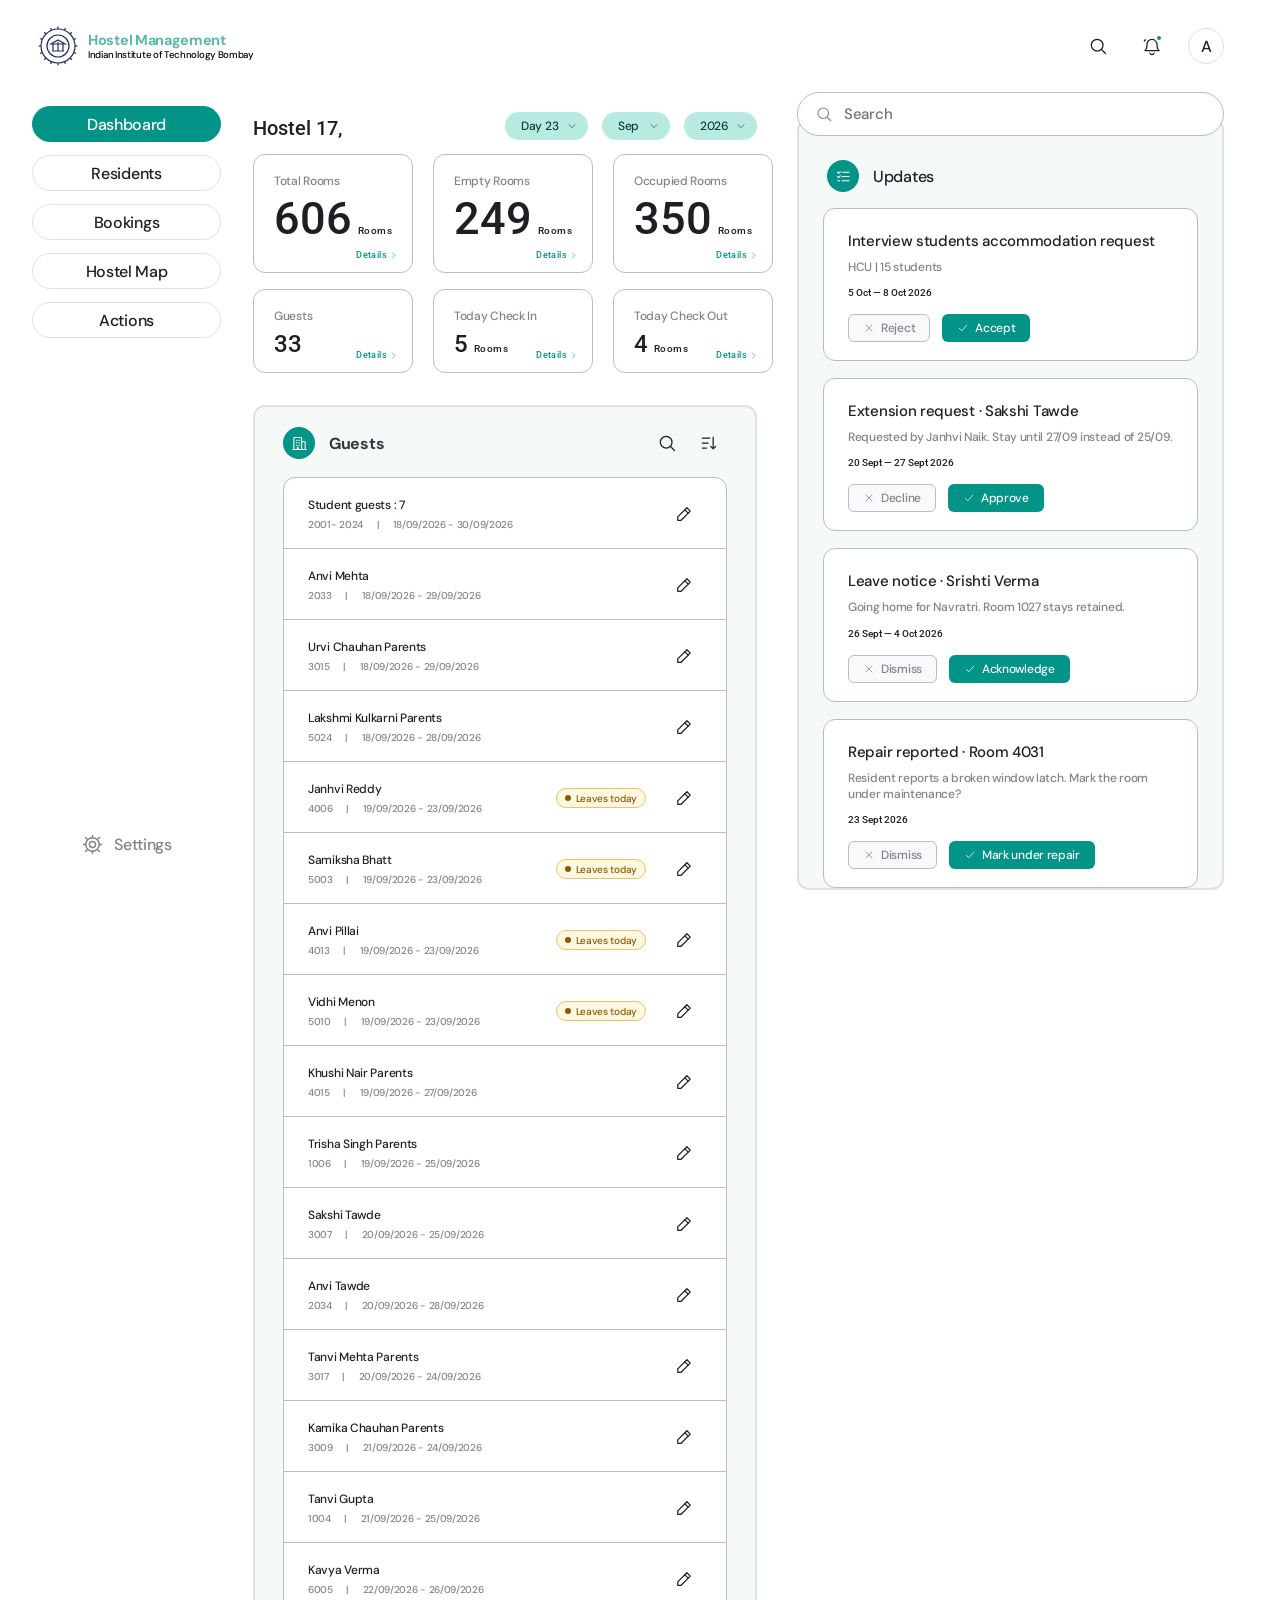
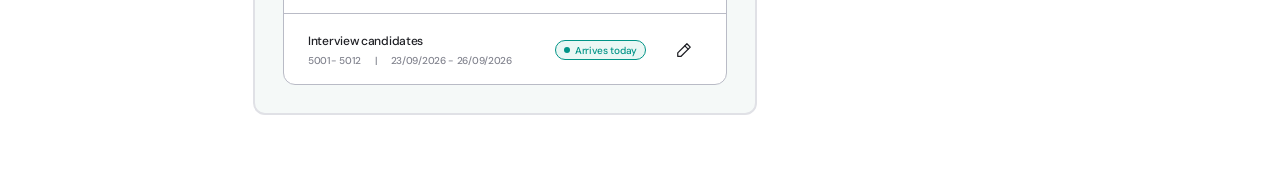
==== hall-manager/index.html @ c8eb04ad "Add Hall Manager prototype and system overview Co-Authored-By: Claude Opus 5.5 <noreply@anthropic.co" ====
<!doctype html>
<html lang="en">
<head>
  <meta charset="utf-8">
  <meta name="viewport" content="width=device-width, initial-scale=1, viewport-fit=cover">
  <title>Hostel Management · Hall Manager · IIT Bombay</title>
  <!-- @fonts:start -->
  <link rel="preconnect" href="https://fonts.googleapis.com">
  <link rel="preconnect" href="https://fonts.gstatic.com" crossorigin>
  <link rel="stylesheet" href="https://fonts.googleapis.com/css2?family=DM+Sans:opsz,wght@9..40,500;9..40,700&family=Roboto:wght@400;500;600;700&display=swap">
  <!-- @fonts:end -->
  <style>
/* ==========================================================================
   Design tokens — extracted from Figma "HM Intern Work" (W8pJfHJeop1TZinVuB2IP1),
   section "Hostel Manager" (238:3312). Variable names mirror the Figma variables.
   If you change a value here, change it in Figma too (or vice versa).
   ========================================================================== */
:root {
  /* Surfaces */
  --primary-bg: #f5f9f8;        /* panels, map floor, cards-in-cards */
  --secondary-bg: #ffffff;      /* page + cards */
  --white: #ffffff;

  /* Brand */
  --primary-cta-bg: #019487;    /* active nav pill, primary button, links */
  --primary-cta-hover: #017d72;
  --colored-subheading: #57b8ab;/* "Hostel Management" wordmark */
  --badge-type1: #b8eae2;       /* Day / Month / Year pills */
  --badge-1: #103d37;           /* text on badge-type1 */

  /* Text */
  --heading: #000000;
  --body: #1e1f24;
  --body-2: #80828d;            /* labels ("Total Rooms") */
  --unselected-text: #80828d;
  --grey-subheading: #36363c;
  --nav-text: #1f1f1f;          /* Figma var "500" */

  /* Strokes */
  --secondary-cta-border: #b9bbc6; /* card + table outlines, secondary button */
  --light-stroke: #e0e1e6;         /* nav pills, dividers */

  /* Hostel map room states (Bookings 1 · 238:5393) */
  --room-empty-bg: #f5f9f8;     --room-empty-stroke: #019487;
  --room-allotted-bg: #8eddd6;  --room-allotted-stroke: #00b1a1;
  --room-guest-bg: #ffffff;     --room-guest-stroke: #57b8ab;   /* legend "Guests" */
  --room-maint-bg: #ffab9a;     --room-maint-stroke: #ff8787;
  --room-common-bg: #d0ede6;    /* stairs / pantry / washroom blocks */
  --room-service-bg: #cecece;   /* service / lift block */

  /* Feedback (not in Figma yet — added for states the designs don't cover) */
  --danger: #c2410c;
  --danger-bg: #fff1ec;
  --warning-bg: #fff7e0;
  --warning: #8a5a00;
  --info: #2563eb;              /* "Occupied" status badge in profile (293:10380) */
  --info-bg: #eef4ff;

  /* Type
     Figma uses Satoshi (UI) + Roboto (numbers/table data, M3 "display-medium").
     Satoshi is served by Fontshare; DM Sans is the fallback when it can't load. */
  --font-ui: "Satoshi", "DM Sans", ui-sans-serif, system-ui, -apple-system, "Segoe UI", sans-serif;
  --font-data: "Roboto", ui-sans-serif, system-ui, sans-serif;
  --tracking: -0.3px;

  --fs-display: 45px;   /* stat numbers (M3 display-medium) */
  --fs-stat-sm: 24px;   /* secondary stats */
  --fs-h1: 24px;        /* page titles "Residents", "Requests" */
  --fs-h2: 20px;        /* "Hostel 17," */
  --fs-h3: 16px;        /* H3/M, H3/B — nav, panel titles */
  --fs-body1: 12px;     /* Body1/M */
  --fs-body2: 10px;     /* Body2/M — meta lines */
  --fs-micro: 8px;      /* "Details" links */

  /* Shape */
  --r-card: 12px;
  --r-pill: 24px;
  --r-btn: 6px;
  --r-room: 4.8px;

  /* Layout */
  --sidebar-w: 189px;
  --gutter: 32px;
  --shadow-card: 0 2px 10px rgba(16, 61, 55, 0.08);
  --shadow-pop: 0 12px 40px rgba(16, 61, 55, 0.16);
}

</style>
  <style>
/* ==========================================================================
   Base
   ========================================================================== */
*, *::before, *::after { box-sizing: border-box; }
html, body { height: 100%; }
body {
  margin: 0;
  font-family: var(--font-ui);
  font-weight: 500;
  font-size: 14px;
  letter-spacing: var(--tracking);
  color: var(--body);
  background: var(--secondary-bg);
  -webkit-font-smoothing: antialiased;
}
button, input, select, textarea { font: inherit; letter-spacing: inherit; color: inherit; }
button { cursor: pointer; }
:focus-visible { outline: 2px solid var(--primary-cta-bg); outline-offset: 2px; }
.sr-only { position: absolute; width: 1px; height: 1px; overflow: hidden; clip: rect(0 0 0 0); white-space: nowrap; }
.num { font-family: var(--font-data); letter-spacing: 0; }
.muted { color: var(--body-2); }
.link { color: var(--primary-cta-bg); background: none; border: 0; padding: 0; font-size: inherit; }
.link:hover { text-decoration: underline; }
svg.ic { width: 1em; height: 1em; flex: none; }

/* ==========================================================================
   Shell — header + pill sidebar (Dashboard 238:3313)
   ========================================================================== */
.shell { display: grid; grid-template-columns: calc(var(--sidebar-w) + var(--gutter) * 2) 1fr; grid-template-rows: auto 1fr; min-height: 100vh; }
.topbar { grid-column: 1 / -1; display: flex; align-items: center; justify-content: space-between; padding: 26px 56px 18px 38px; }
.brand { display: flex; align-items: center; gap: 10px; text-decoration: none; color: inherit; }
.brand-mark { width: 40px; height: 40px; color: #202f5f; }
.brand-name { font-weight: 700; font-size: 14.4px; color: var(--colored-subheading); line-height: 1.2; }
.brand-sub { font-size: 9.6px; color: var(--heading); line-height: 1.2; }
.topbar-actions { display: flex; align-items: center; gap: 18px; position: relative; }
.icon-btn { width: 36px; height: 36px; display: grid; place-items: center; border: 0; background: none; border-radius: 50%; font-size: 20px; color: var(--body); position: relative; }
.icon-btn:hover { background: var(--primary-bg); }
.icon-btn .dot { position: absolute; top: 6px; right: 7px; width: 8px; height: 8px; border-radius: 50%; background: var(--primary-cta-bg); border: 2px solid #fff; }
.avatar { width: 36px; height: 36px; border-radius: 50%; border: 1px solid var(--light-stroke); display: grid; place-items: center; font-size: 16px; background: #fff; }

.sidebar { padding: 22px var(--gutter) 32px; display: flex; flex-direction: column; justify-content: space-between; position: sticky; top: 0; height: calc(100vh - 96px); }
.nav { display: flex; flex-direction: column; gap: 13px; }
.nav a {
  display: grid; place-items: center; height: 36px; border-radius: var(--r-pill);
  border: 1px solid var(--light-stroke); background: var(--secondary-bg);
  color: var(--nav-text); text-decoration: none; font-size: var(--fs-h3);
}
.nav a:hover { border-color: var(--secondary-cta-border); }
.nav a[aria-current="page"] { background: var(--primary-cta-bg); border-color: var(--primary-cta-bg); color: #fff; }
.nav-settings { display: flex; align-items: center; justify-content: center; gap: 10px; color: var(--unselected-text); text-decoration: none; font-size: var(--fs-h3); }
.nav-settings svg { font-size: 23px; }
.nav-settings[aria-current="page"] { color: var(--primary-cta-bg); }

.main { padding: 8px 56px 64px 0; min-width: 0; }
.page-head { display: flex; align-items: center; justify-content: space-between; gap: 16px; margin-bottom: 18px; min-height: 36px; }
.page-title { font-family: var(--font-data); font-weight: 500; font-size: var(--fs-h1); letter-spacing: 0; margin: 0; }
.page-title .sep { color: var(--body-2); margin: 0 6px; }
.back { display: inline-flex; align-items: center; gap: 6px; background: none; border: 0; padding: 0; color: var(--body-2); font-size: var(--fs-body1); margin-bottom: 10px; }
.back:hover { color: var(--body); }

/* ==========================================================================
   Primitives
   ========================================================================== */
.card { background: var(--secondary-bg); border: 1px solid var(--secondary-cta-border); border-radius: var(--r-card); }
.panel { background: var(--primary-bg); border: 2px solid var(--light-stroke); border-radius: var(--r-card); }
.panel-head { display: flex; align-items: center; gap: 14px; padding: 18px 28px 16px; }
.panel-head h2 { font-size: var(--fs-h3); font-weight: 700; color: var(--grey-subheading); margin: 0; flex: 1; }
.panel-icon { width: 32px; height: 32px; border-radius: 50%; background: var(--primary-cta-bg); color: #fff; display: grid; place-items: center; font-size: 17px; }
.panel-tools { display: flex; gap: 6px; }

.btn { display: inline-flex; align-items: center; justify-content: center; gap: 6px; height: 28px; padding: 0 14px; border-radius: var(--r-btn); font-size: var(--fs-body1); border: 1px solid transparent; white-space: nowrap; }
.btn-primary { background: var(--primary-cta-bg); color: #fff; }
.btn-primary:hover { background: var(--primary-cta-hover); }
.btn-secondary { background: #f9f9fb; border-color: var(--secondary-cta-border); color: var(--body-2); }
.btn-secondary:hover { color: var(--body); border-color: var(--body-2); }
.btn-danger { background: var(--danger-bg); border-color: #f5c4b3; color: var(--danger); }
.btn-lg { height: 36px; padding: 0 18px; font-size: 13px; }
.btn[disabled] { opacity: .45; cursor: not-allowed; }
.btn-outline-pill { height: 36px; border-radius: var(--r-pill); border: 1px solid var(--secondary-cta-border); background: #fff; color: var(--body); padding: 0 20px; font-size: 13px; }
.btn-outline-pill:hover { border-color: var(--primary-cta-bg); color: var(--primary-cta-bg); }

.pill-select { position: relative; display: inline-flex; align-items: center; height: 28px; border-radius: var(--r-pill); background: var(--badge-type1); color: var(--badge-1); font-size: var(--fs-body1); }
.pill-select select { appearance: none; border: 0; background: transparent; padding: 0 28px 0 16px; height: 100%; border-radius: inherit; cursor: pointer; }
.pill-select svg { position: absolute; right: 11px; font-size: 10px; pointer-events: none; }

.box-select { position: relative; display: inline-flex; align-items: center; }
.box-select select { appearance: none; height: 44px; padding: 0 44px 0 16px; border-radius: 8px; border: 0; background: #fff; box-shadow: 0 1px 6px rgba(0,0,0,.14); font-family: var(--font-data); font-size: 18px; letter-spacing: 0; color: var(--grey-subheading); cursor: pointer; }
.box-select svg { position: absolute; right: 14px; font-size: 16px; pointer-events: none; color: var(--grey-subheading); }

.field { display: flex; flex-direction: column; gap: 6px; }
.field > span { font-size: var(--fs-body2); color: var(--body-2); }
.input, .select-input, textarea.input {
  height: 32px; border-radius: 8px; border: 1px solid var(--secondary-cta-border); background: #f9f9fb; padding: 0 12px; font-size: var(--fs-body1);
}
textarea.input { height: auto; padding: 8px 12px; resize: vertical; min-height: 64px; }
.input:focus, .select-input:focus { outline: none; border-color: var(--primary-cta-bg); background: #fff; }
.search { position: relative; display: flex; align-items: center; }
.search svg { position: absolute; left: 11px; font-size: 14px; color: var(--body-2); }
.search .input { padding-left: 32px; width: 188px; }

.tabs { display: flex; border-bottom: 1px solid var(--light-stroke); gap: 0; margin-bottom: 14px; }
.tab { background: none; border: 0; border-bottom: 2px solid transparent; padding: 10px 26px 11px; font-family: var(--font-data); letter-spacing: 0; font-size: 12px; color: var(--grey-subheading); margin-bottom: -1px; }
.tab[aria-selected="true"] { border-bottom-color: var(--body); color: var(--body); font-weight: 600; }
.tab-add { padding-inline: 16px; }
.tab .tab-x { margin-left: 6px; color: var(--body-2); font-size: 10px; }

.badge { display: inline-flex; align-items: center; gap: 5px; height: 20px; padding: 0 8px; border-radius: var(--r-pill); font-size: var(--fs-body2); border: 1px solid; }
.badge::before { content: ""; width: 6px; height: 6px; border-radius: 50%; background: currentColor; }
.badge-info { color: var(--info); border-color: var(--info); background: var(--info-bg); }
.badge-teal { color: var(--primary-cta-bg); border-color: var(--primary-cta-bg); background: #eaf7f4; }
.badge-warn { color: var(--warning); border-color: #e7c36a; background: var(--warning-bg); }
.badge-grey { color: var(--body-2); border-color: var(--secondary-cta-border); background: #f9f9fb; }
.badge-danger { color: var(--danger); border-color: #f5b9a3; background: var(--danger-bg); }

.kv { display: flex; flex-direction: column; gap: 4px; min-width: 0; }
.kv dt { font-size: var(--fs-body2); color: var(--body-2); font-family: var(--font-data); letter-spacing: .1px; }
.kv dd { margin: 0; font-family: var(--font-data); letter-spacing: 0; font-weight: 500; font-size: 13px; color: var(--body); }

.checkbox { appearance: none; width: 16px; height: 16px; border-radius: 4px; border: 1px solid var(--secondary-cta-border); background: #fff; display: inline-grid; place-items: center; cursor: pointer; margin: 0; }
.checkbox:checked { border-color: var(--secondary-cta-border); }
.checkbox:checked::after { content: ""; width: 10px; height: 10px; border-radius: 2px; background: var(--primary-cta-bg); }

.empty { padding: 40px 20px; text-align: center; color: var(--body-2); font-size: 13px; }
.empty strong { display: block; color: var(--body); font-size: 14px; margin-bottom: 4px; }

/* ==========================================================================
   Overlays — popover, modal, drawer, toast
   ========================================================================== */
.popover { position: absolute; z-index: 40; background: #fff; border: 1px solid var(--light-stroke); border-radius: var(--r-card); box-shadow: var(--shadow-pop); }
.scrim { position: fixed; inset: 0; z-index: 50; background: rgba(30, 31, 36, .18); display: grid; place-items: center; padding: 24px; }
.modal { background: #fff; border-radius: 20px; box-shadow: var(--shadow-pop); width: min(490px, 100%); max-height: calc(100vh - 48px); display: flex; flex-direction: column; overflow: hidden; }
.modal-wide { width: min(640px, 100%); }
.modal-head { display: flex; align-items: flex-end; justify-content: space-between; padding: 20px 28px 0; }
.modal-head .tabs { margin: 0; flex: 1; }
.modal-room { font-family: var(--font-data); font-weight: 700; font-size: 20px; letter-spacing: 0; padding-bottom: 8px; margin-left: 16px; }
.modal-body { padding: 18px 28px; overflow: auto; }
.modal-foot { display: flex; justify-content: flex-end; gap: 16px; padding: 12px 24px 22px; }
.modal-title { font-family: var(--font-data); font-size: 18px; letter-spacing: 0; margin: 0; padding-bottom: 12px; }

.drawer-scrim { position: fixed; inset: 0; z-index: 50; background: rgba(30, 31, 36, .18); }
.drawer { position: fixed; top: 0; right: 0; bottom: 0; z-index: 51; width: min(460px, 100%); background: #fff; box-shadow: var(--shadow-pop); border-radius: 20px 0 0 20px; display: flex; flex-direction: column; }
.drawer-head { padding: 22px 26px 12px; display: flex; justify-content: space-between; align-items: start; gap: 12px; }
.drawer-body { padding: 0 26px 20px; overflow: auto; flex: 1; }
.drawer-foot { padding: 14px 26px 22px; display: flex; gap: 12px; justify-content: flex-end; border-top: 1px solid var(--light-stroke); }

.toast-wrap { position: fixed; bottom: 22px; left: 50%; transform: translateX(-50%); z-index: 80; display: flex; flex-direction: column; gap: 8px; align-items: center; }
.toast { background: var(--body); color: #fff; border-radius: 10px; padding: 10px 14px 10px 16px; font-size: 13px; display: flex; gap: 14px; align-items: center; box-shadow: var(--shadow-pop); animation: toast-in .18s ease-out; }
.toast .link { color: var(--badge-type1); }
@keyframes toast-in { from { opacity: 0; transform: translateY(6px); } }

/* ==========================================================================
   Dashboard (238:3313) + Updates panel (301:1609)
   ========================================================================== */
.dash { display: grid; grid-template-columns: minmax(0, 650px) minmax(300px, 427px); gap: 40px; align-items: start; }
.dash-head { display: flex; align-items: flex-end; justify-content: space-between; margin: 20px 0 14px; }
.dash-head h1 { font-family: var(--font-data); font-weight: 500; font-size: var(--fs-h2); letter-spacing: 0; margin: 0; }
.pills { display: flex; gap: 14px; }
.stats { display: grid; grid-template-columns: repeat(3, 1fr); gap: 16px 20px; margin-bottom: 32px; }
.stat { position: relative; padding: 18px 20px 14px; min-height: 119px; text-align: left; background: #fff; border: 1px solid var(--secondary-cta-border); border-radius: var(--r-card); }
.stat-sm { min-height: 76px; padding-bottom: 12px; }
.stat-label { font-size: var(--fs-body1); color: var(--body-2); }
.stat-value { display: flex; align-items: baseline; gap: 6px; margin-top: 4px; }
.stat-value b { font-family: var(--font-data); font-weight: 500; font-size: var(--fs-display); letter-spacing: 0; line-height: 52px; }
.stat-sm .stat-value b { font-size: var(--fs-stat-sm); line-height: 32px; }
.stat-value small { font-family: var(--font-data); font-size: 10px; letter-spacing: .4px; }
.stat-link { position: absolute; right: 14px; bottom: 12px; display: inline-flex; align-items: center; gap: 2px; background: none; border: 0; padding: 0; color: var(--primary-cta-bg); font-family: var(--font-data); font-size: 9px; letter-spacing: .4px; }
.stat-link svg { font-size: 9px; }
.stat:hover { border-color: var(--primary-cta-bg); }

.guest-list { margin: 0 28px 28px; background: #fff; border: 1px solid var(--secondary-cta-border); border-radius: var(--r-card); overflow: hidden; }
.guest-row { display: flex; align-items: center; gap: 12px; padding: 18px 24px 16px; border-top: 1px solid var(--secondary-cta-border); }
.guest-row:first-child { border-top: 0; }
.guest-row .who { flex: 1; min-width: 0; }
.guest-row .name { font-size: var(--fs-body1); }
.guest-row .meta { font-size: var(--fs-body2); color: var(--unselected-text); margin-top: 5px; white-space: pre; }
.guest-row .tag { margin-right: 8px; }
.panel-search { margin: 0 28px 12px; }
.panel-search .input { width: 100%; }

.updates { position: sticky; top: 16px; }
.updates-search { position: relative; margin-bottom: -18px; z-index: 1; }
.updates-search .input { height: 44px; width: 100%; border-radius: 22px; border: 1px solid var(--secondary-cta-border); background: #fff; padding-left: 46px; font-size: 15px; }
.updates-search svg { left: 18px; font-size: 18px; }
.updates .panel { padding-top: 22px; }
.updates-list { display: flex; flex-direction: column; gap: 17px; padding: 0 24px 24px; max-height: calc(100vh - 220px); overflow: auto; }
.update { background: #fff; border: 1px solid var(--secondary-cta-border); border-radius: var(--r-card); padding: 22px 24px 18px; }
.update h3 { font-size: 15px; font-weight: 500; margin: 0 0 8px; }
.update p { font-size: var(--fs-body1); color: var(--body-2); margin: 0 0 12px; line-height: 1.35; }
.update .when { font-size: var(--fs-body2); color: var(--body); margin-bottom: 16px; }
.update .row { display: flex; gap: 12px; }
.update.done { opacity: .6; }
.update .resolved { font-size: var(--fs-body1); color: var(--primary-cta-bg); display: inline-flex; gap: 6px; align-items: center; }

/* Notification popover reuses .update */
.bell-pop { right: 60px; top: 48px; width: 380px; padding: 16px; max-height: 70vh; overflow: auto; display: flex; flex-direction: column; gap: 12px; background: var(--primary-bg); }
.search-pop { right: 100px; top: 48px; width: 420px; padding: 12px; }
.search-pop .input { width: 100%; height: 38px; }
.search-results { margin-top: 10px; display: flex; flex-direction: column; max-height: 50vh; overflow: auto; }
.search-results button { text-align: left; border: 0; background: none; padding: 8px 10px; border-radius: 8px; display: flex; justify-content: space-between; gap: 12px; font-size: 13px; }
.search-results button:hover { background: var(--primary-bg); }
.search-results small { color: var(--body-2); }

/* ==========================================================================
   Residents (238:3511 / 238:6730 / 238:4052)
   ========================================================================== */
.toolbar { display: flex; align-items: center; justify-content: space-between; gap: 12px; margin-bottom: 8px; flex-wrap: wrap; }
.toolbar-left, .toolbar-right { display: flex; align-items: center; gap: 12px; }
.filter-btn { height: 28px; display: inline-flex; align-items: center; gap: 10px; padding: 0 12px 0 16px; border-radius: 6px; border: 1px solid var(--secondary-cta-border); background: #f9f9fb; color: var(--body-2); font-size: var(--fs-body1); position: relative; }
.filter-btn .count { background: var(--primary-cta-bg); color: #fff; border-radius: 10px; padding: 0 6px; font-size: 10px; }
.rows-label { font-family: var(--font-data); font-size: 12px; letter-spacing: 0; }
.mini-select { position: relative; }
.mini-select select { appearance: none; height: 28px; border-radius: 6px; border: 1px solid var(--secondary-cta-border); background: #f9f9fb; padding: 0 30px 0 16px; font-size: var(--fs-body1); color: var(--grey-subheading); }
.mini-select svg { position: absolute; right: 10px; top: 9px; font-size: 11px; pointer-events: none; }

.filter-pop { top: 36px; left: 0; width: 360px; padding: 14px 0 12px; }
.filter-pop header { display: flex; justify-content: space-between; padding: 0 18px 10px; border-bottom: 1px solid var(--light-stroke); font-size: 12px; }
.filter-rows { display: flex; flex-direction: column; gap: 8px; padding: 14px 18px 4px; }
.filter-row { display: grid; grid-template-columns: 1fr 88px 1fr 20px; gap: 6px; align-items: center; }
.filter-row select, .filter-row input { height: 24px; border-radius: 6px; border: 1px solid var(--secondary-cta-border); background: #fff; font-size: 10px; padding: 0 8px; }
.filter-row input { background: #eeeff2; border-color: #eeeff2; }
.filter-row button { border: 0; background: none; color: var(--body-2); padding: 0; }
.filter-add { margin: 6px 18px 0; font-size: 10px; color: var(--grey-subheading); background: none; border: 0; padding: 0; }
.filter-foot { display: flex; justify-content: flex-end; gap: 8px; padding: 10px 18px 0; }

.table-wrap { overflow-x: auto; }
table.data { width: 100%; border-collapse: collapse; font-family: var(--font-data); letter-spacing: 0; }
table.data th { font-size: 9px; font-weight: 500; color: var(--grey-subheading); text-align: left; padding: 12px 10px 6px; white-space: nowrap; }
table.data td { font-size: 12px; font-weight: 600; padding: 8px 10px; white-space: nowrap; }
table.data tbody tr:hover td { background: var(--primary-bg); }
table.data tr.floor-break td { padding: 10px 0; }
table.data tr.floor-break td::after { content: ""; display: block; border-top: 2px solid var(--light-stroke); }
table.data .actions { display: flex; gap: 10px; justify-content: flex-end; }
table.data .actions button { border: 0; background: none; padding: 2px; font-size: 16px; color: var(--grey-subheading); }
table.data .actions button:hover { color: var(--primary-cta-bg); }
.sort-th { background: none; border: 0; padding: 0; font: inherit; color: inherit; display: inline-flex; gap: 4px; align-items: center; }
.pager { display: flex; justify-content: space-between; align-items: center; margin-top: 16px; font-size: 12px; color: var(--body-2); }
.pager .row { display: flex; gap: 8px; }

/* ==========================================================================
   Resident profile (238:7204 → refined 293:10380)
   ========================================================================== */
.profile { display: grid; grid-template-columns: minmax(0, 1fr) 338px; gap: 40px; align-items: start; }
.profile-cards { display: flex; flex-direction: column; gap: 12px; }
.pcard { background: var(--primary-bg); border-radius: var(--r-card); padding: 20px 28px 22px; }
.pcard h2 { font-size: 13px; color: var(--primary-cta-bg); margin: 0 0 14px; font-weight: 700; }
.pgrid { display: grid; grid-template-columns: repeat(2, minmax(0, 1fr)); gap: 16px 32px; }
.pgrid-3 { grid-template-columns: repeat(3, minmax(0, 1fr)); }
.pgrid .kv dd { font-size: 13px; line-height: 1.35; white-space: normal; }
.history { background: var(--primary-bg); border: 1px solid var(--light-stroke); border-radius: var(--r-card); padding: 20px 24px 24px; position: sticky; top: 16px; }
.history h2 { font-family: var(--font-data); font-size: 14px; letter-spacing: 0; margin: 0 0 14px; font-weight: 500; }
.history ol { list-style: none; margin: 0; padding: 0; display: flex; flex-direction: column; gap: 9px; }
.history li { background: #fff; border: 1px solid var(--light-stroke); border-radius: var(--r-card); padding: 14px 18px; font-size: 12px; }
.history li small { display: block; font-size: 9px; color: var(--body-2); margin-top: 6px; }
.history li.marker { border-radius: var(--r-pill); padding: 6px 12px; text-align: center; font-size: 11px; }
.history li.current { border-color: var(--primary-cta-bg); }
.profile-actions { display: flex; gap: 12px; }

/* ==========================================================================
   Requests / Bookings (238:4593, 238:4993)
   ========================================================================== */
.req-grid { display: grid; grid-template-columns: repeat(auto-fill, minmax(218px, 1fr)); gap: 28px 26px; }
.req { position: relative; background: #fff; border-radius: 16px; box-shadow: 0 2px 16px rgba(0,0,0,.08); padding: 20px 22px 18px 18px; display: flex; flex-direction: column; overflow: hidden; }
.req.group::after { content: ""; position: absolute; top: 0; right: 0; bottom: 0; width: 14px; background: var(--primary-cta-bg); }
.req.group { padding-right: 32px; }
.req-fields { display: grid; grid-template-columns: 1fr auto; gap: 14px 18px; margin-bottom: 20px; }
.req-fields .kv dt { font-size: 8.5px; color: var(--grey-subheading); }
.req-fields .kv dd { font-size: 12px; font-weight: 600; }
.req .row { display: flex; gap: 10px; margin-top: auto; flex-wrap: wrap; }
.req .status { position: absolute; top: 12px; right: 12px; }
.req.group .status { right: 26px; }
.req-kind { font-size: 9px; color: var(--primary-cta-bg); margin-bottom: 8px; }

/* ==========================================================================
   Hostel map (238:5393, 238:5576, 238:5796)
   ========================================================================== */
.map-page { display: grid; grid-template-columns: minmax(0, 1fr) 150px; gap: 20px; }
.map-top { display: flex; justify-content: center; gap: 38px; margin: -6px 0 18px; }
.map-canvas { position: relative; max-width: 720px; margin: 0 auto; width: 100%; }
.map-canvas svg { width: 100%; height: auto; display: block; }
.room { cursor: pointer; }
.room rect { transition: stroke-width .12s; }
.room:hover rect, .room:focus rect { stroke-width: 2.4; }
.room:focus { outline: none; }
.room.dim { opacity: .25; }
.room.hidden-state { opacity: .12; }
.room.selected rect { stroke: var(--body); stroke-width: 2.6; }
.room text { font-family: var(--font-data); font-size: 8.5px; fill: var(--grey-subheading); pointer-events: none; }
.room .flag { fill: var(--danger); }
.map-legend { display: grid; grid-template-columns: repeat(3, max-content); gap: 12px 44px; margin: 14px auto 0; max-width: 720px; padding-left: 190px; font-size: 11px; color: var(--grey-subheading); }
.legend-item { display: inline-flex; align-items: center; gap: 12px; background: none; border: 0; padding: 0; font-size: 11px; color: inherit; }
.legend-item .sw { width: 20px; height: 20px; border-radius: 4px; border: 1px solid; }
.legend-item[aria-pressed="false"] { opacity: .35; }
.legend-item .n { color: var(--body-2); }
.map-side { display: flex; flex-direction: column; align-items: flex-end; gap: 16px; }
.floor-stepper { display: flex; flex-direction: column; align-items: center; gap: 12px; margin-top: 190px; }
.floor-stepper .step { background: none; border: 0; font-size: 18px; color: var(--grey-subheading); padding: 4px; }
.floor-btn { width: 44px; height: 44px; border-radius: 8px; border: 0; background: #fff; box-shadow: 0 1px 6px rgba(0,0,0,.14); font-family: var(--font-data); font-size: 18px; letter-spacing: 0; color: var(--grey-subheading); }
.floor-btn[aria-current="true"] { background: var(--primary-cta-bg); color: #fff; }
.map-options { display: flex; gap: 8px; align-items: center; font-size: 11px; color: var(--body-2); }

/* Allot dialog body (238:5576) */
.add-resident { display: flex; align-items: center; gap: 12px; height: 44px; border-radius: 22px; border: 2px solid var(--light-stroke); padding: 0 18px; color: var(--body-2); position: relative; }
.add-resident input { border: 0; outline: none; flex: 1; font-size: 15px; background: transparent; }
.add-resident:focus-within { border-color: var(--primary-cta-bg); }
.suggest { position: absolute; left: 0; right: 0; top: 48px; z-index: 5; background: #fff; border: 1px solid var(--light-stroke); border-radius: 12px; box-shadow: var(--shadow-pop); max-height: 220px; overflow: auto; }
.suggest button { width: 100%; text-align: left; background: none; border: 0; padding: 9px 14px; font-size: 12px; display: flex; justify-content: space-between; gap: 10px; }
.suggest button:hover { background: var(--primary-bg); }
.suggest small { color: var(--body-2); }
.cand-list { margin-top: 18px; border-top: 1px solid var(--light-stroke); }
.cand { display: grid; grid-template-columns: 1fr 1fr 1.4fr 20px; gap: 14px 16px; padding: 16px 2px 18px; border-bottom: 1px solid var(--light-stroke); }
.cand:last-child { border-bottom: 0; }
.cand .kv dt { font-size: 8.5px; color: var(--grey-subheading); }
.cand .kv dd { font-size: 11px; }
.cand .comments dd { font-weight: 400; line-height: 1.4; white-space: normal; }
.cand .check { grid-column: 4; grid-row: 1; justify-self: end; }
.cand-group { font-size: 10px; color: var(--primary-cta-bg); grid-column: 1 / -1; margin-bottom: -6px; }
.warn-line { font-size: 11px; color: var(--warning); background: var(--warning-bg); border-radius: 8px; padding: 8px 12px; margin-top: 12px; }

.occupant { border: 1px solid var(--light-stroke); border-radius: 14px; padding: 16px 18px; margin-bottom: 12px; }
.occupant h3 { font-size: 17px; margin: 2px 0 14px; font-family: var(--font-data); letter-spacing: 0; }
.occupant .pgrid { gap: 12px 18px; }
.status-box { border: 1px solid var(--secondary-cta-border); border-radius: 10px; padding: 10px 14px; margin: 12px 0; font-family: var(--font-data); font-size: 12px; letter-spacing: 0; }
.stack { display: flex; flex-direction: column; gap: 10px; }
.stack .btn-outline-pill { width: 100%; }

/* ==========================================================================
   Stubs (Actions, Settings — not designed yet)
   ========================================================================== */
.stub-grid { display: grid; grid-template-columns: repeat(auto-fill, minmax(240px, 1fr)); gap: 16px; }
.stub { border: 1px dashed var(--secondary-cta-border); border-radius: var(--r-card); padding: 18px 20px; background: #fff; }
.stub h3 { font-size: 14px; margin: 0 0 6px; }
.stub p { font-size: 12px; color: var(--body-2); margin: 0 0 12px; line-height: 1.4; }
.stub.live { border-style: solid; }
.note { font-size: 12px; color: var(--body-2); background: var(--primary-bg); border-radius: 10px; padding: 12px 16px; margin-bottom: 20px; max-width: 70ch; line-height: 1.45; }
.seg { display: inline-flex; border: 1px solid var(--secondary-cta-border); border-radius: 8px; overflow: hidden; }
.seg button { border: 0; background: #fff; padding: 6px 14px; font-size: 12px; }
.seg button[aria-pressed="true"] { background: var(--primary-cta-bg); color: #fff; }

/* ==========================================================================
   Responsive + motion
   ========================================================================== */
@media (max-width: 1180px) {
  .dash { grid-template-columns: 1fr; }
  .updates { position: static; }
  .profile { grid-template-columns: 1fr; }
  .history { position: static; }
}
@media (max-width: 900px) {
  .shell { grid-template-columns: 1fr; }
  .topbar { padding: 16px 18px; }
  .sidebar { position: static; height: auto; padding: 0 18px 12px; }
  .nav { flex-direction: row; overflow-x: auto; gap: 8px; }
  .nav a { padding: 0 16px; white-space: nowrap; font-size: 13px; }
  .nav-settings { display: none; }
  .main { padding: 8px 18px 48px; }
  .stats { grid-template-columns: repeat(2, 1fr); }
  .map-page { grid-template-columns: 1fr; }
  .map-side { flex-direction: row; align-items: center; }
  .floor-stepper { flex-direction: row; margin-top: 0; }
  .map-legend { padding-left: 0; grid-template-columns: repeat(2, max-content); }
  .map-top { gap: 10px; flex-wrap: wrap; }
  .pgrid, .pgrid-3 { grid-template-columns: 1fr; }
}
@media (prefers-reduced-motion: reduce) {
  *, *::before, *::after { animation: none !important; transition: none !important; }
}

</style>
</head>
<body>
  <div id="app"></div>
  <!-- Order matters: plain scripts sharing the global `HMS` namespace -->
  <script>
/* Date helpers — ISO yyyy-mm-dd strings, local time, no timezone math. */
window.HMS = window.HMS || {};

HMS.date = {
  add(iso, days) { const d = new Date(iso + "T00:00:00"); d.setDate(d.getDate() + days); return HMS.date.iso(d); },
  iso(d) { return d.getFullYear() + "-" + String(d.getMonth() + 1).padStart(2, "0") + "-" + String(d.getDate()).padStart(2, "0"); },
  max(a, b) { return a > b ? a : b; },
  days(from, to) { return Math.round((new Date(to + "T00:00:00") - new Date(from + "T00:00:00")) / 864e5); },
  fmt(iso) { if (!iso) return "—"; const [y, m, d] = iso.split("-"); return `${d}/${m}/${y}`; },
  fmtShort(iso) { if (!iso) return "—"; const d = new Date(iso + "T00:00:00"); return d.getDate() + " " + d.toLocaleString("en-GB", { month: "short" }) + " " + d.getFullYear(); },
  overlaps(from, to, day) { return from <= day && (to == null || to >= day); },
};

</script>
  <script>
/* ==========================================================================
   Hostel 17 typical floor — geometry lifted from Figma node 238:5420
   ("Frame 2491" inside "Bookings 1", 238:5393). Units are Figma px inside
   the 806 × 780 frame, so the SVG viewBox can use them directly.

   Each group is a straight run of rooms. `dir: "v"` stacks downward,
   `dir: "h"` runs rightward. `reverse: true` numbers the run from the far
   end so numbering goes clockwise around the building.

   Wings are a proposal: the Figma "Wing A" dropdown exists but wings are not
   drawn yet. A = west, B = north + north-east, C = east + south, D = inner
   ring around the courtyard. Confirm with the Hall Manager before relying on it.
   ========================================================================== */
window.HMS = window.HMS || {};

HMS.floorplan = (function () {
  const GAP = 2.9;
  const V = { w: 44.46, h: 29 };   // room in a vertical run
  const H = { w: 29, h: 44.46 };   // room in a horizontal run

  const groups = [
    // Wing A — west
    { id: "T1", wing: "A", dir: "v", x: 132.42, y: 19.33, n: 2 },
    { id: "L1", wing: "A", dir: "v", x: 19.33, y: 19.33, n: 8 },
    { id: "L2", wing: "A", dir: "v", x: 19.33, y: 344.1, n: 4 },
    { id: "L3", wing: "A", dir: "v", x: 19.33, y: 521.96, n: 4 },
    { id: "L4", wing: "A", dir: "v", x: 20.3, y: 653.41, n: 1 },
    // Wing B — north
    { id: "T2", wing: "B", dir: "h", x: 265.81, y: 19.33, n: 13 },
    { id: "R1", wing: "B", dir: "v", x: 748.14, y: 19.33, n: 9 },
    // Wing C — east + south
    { id: "R2", wing: "C", dir: "v", x: 748.14, y: 435.93, n: 4 },
    { id: "R3", wing: "C", dir: "h", x: 699.81, y: 624.41, n: 3, hh: 45.43 },
    { id: "B1", wing: "C", dir: "h", x: 196.22, y: 629.25, n: 13, reverse: true },
    // Wing D — inner ring
    { id: "IT", wing: "D", dir: "h", x: 255.18, y: 148.85, n: 11 },
    { id: "IR", wing: "D", dir: "v", x: 614.75, y: 201.05, n: 9 },
    { id: "IB", wing: "D", dir: "h", x: 255.18, y: 504.56, n: 11, reverse: true },
    { id: "IL", wing: "D", dir: "v", x: 199.12, y: 193.32, n: 9, reverse: true },
  ];

  // Non-bookable blocks drawn on the plan (labels are a guess — confirm on site)
  const blocks = [
    { x: 20.3, y: 275.48, w: 44.46, h: 63.8, kind: "common", label: "Pantry" },
    { x: 749.1, y: 367.3, w: 44.46, h: 63.8, kind: "common", label: "Washroom" },
    { x: 187.52, y: 19.33, w: 67.66, h: 55.1, kind: "common", label: "Stairs" },
    { x: 194.28, y: 486.19, w: 54.13, h: 55.1, kind: "common", label: "Stairs" },
    { x: 609.92, y: 493.92, w: 54.13, h: 55.1, kind: "common", label: "Stairs" },
    { x: 24.16, y: 699.81, w: 172.05, h: 63.8, kind: "service", label: "Service" },
  ];

  const courtyard = { x: 248.32, y: 204.92, w: 354.74, h: 289.01 };

  // Outline = union of (0,0,805,687) and (0,527,208,252), rounded
  const outline =
    "M12 0 H793 Q805 0 805 12 V675 Q805 687 793 687 H222 Q208 687 208 701 V767 Q208 779 196 779 H12 Q0 779 0 767 V12 Q0 0 12 0 Z";

  /** Build the list of room slots for one floor. Index is 1-based and
      clockwise, so floor 3 slot 5 → room "3005". */
  function slots() {
    const out = [];
    let idx = 1;
    for (const g of groups) {
      const size = g.dir === "v" ? V : { w: H.w, h: g.hh || H.h };
      const cells = [];
      for (let i = 0; i < g.n; i++) {
        const x = g.dir === "h" ? g.x + i * (size.w + GAP) : g.x;
        const y = g.dir === "v" ? g.y + i * (size.h + GAP) : g.y;
        cells.push({ x, y, w: size.w, h: size.h });
      }
      if (g.reverse) cells.reverse();
      for (const c of cells) out.push({ ...c, idx: idx++, group: g.id, wing: g.wing });
    }
    return out;
  }

  const SLOTS = slots();
  const FLOORS = [1, 2, 3, 4, 5, 6];
  const WINGS = ["A", "B", "C", "D"];

  function roomNo(floor, idx) {
    return String(floor) + String(idx).padStart(3, "0");
  }
  function parseRoom(no) {
    const s = String(no);
    return { floor: Number(s.slice(0, -3)), idx: Number(s.slice(-3)) };
  }
  function wingOf(no) {
    const { idx } = parseRoom(no);
    const slot = SLOTS[idx - 1];
    return slot ? slot.wing : null;
  }
  function allRooms() {
    const out = [];
    for (const f of FLOORS) for (const s of SLOTS) out.push(roomNo(f, s.idx));
    return out;
  }

  return { SLOTS, FLOORS, WINGS, blocks, courtyard, outline, roomNo, parseRoom, wingOf, allRooms, viewBox: "0 0 806 780" };
})();

</script>
  <script>
/* ==========================================================================
   Seed data — deterministic (seeded PRNG) so every reload and every
   screenshot looks the same. Replace with API calls later; the shapes here
   are the contract (see CLAUDE.md → Data model).

   Hostel 17 is a women's hostel. Names in the Figma (Sakshi Tawde,
   Kamika Chauhan, Yatri Amit Patel in 3005) are kept on purpose.
   "Today" is pinned so the demo always has check-ins/outs today.
   ========================================================================== */
window.HMS = window.HMS || {};

HMS.TODAY = "2026-09-23";

HMS.seed = function seed() {
  const fp = HMS.floorplan;
  const D = HMS.date;

  // mulberry32 — tiny deterministic PRNG
  let s = 17_2026;
  const rnd = () => { s |= 0; s = (s + 0x6d2b79f5) | 0; let t = Math.imul(s ^ (s >>> 15), 1 | s); t = (t + Math.imul(t ^ (t >>> 7), 61 | t)) ^ t; return ((t ^ (t >>> 14)) >>> 0) / 4294967296; };
  const pick = (a) => a[Math.floor(rnd() * a.length)];
  const phone = () => String(7 + Math.floor(rnd() * 3)) + String(Math.floor(rnd() * 1e9)).padStart(9, "0");

  const FIRST = ["Aanya","Aditi","Ananya","Anushka","Bhavya","Charvi","Diya","Eesha","Gauri","Hritika","Ishita","Janhvi","Kavya","Khushi","Lavanya","Mahika","Meera","Mitali","Naina","Neha","Nidhi","Pooja","Prachi","Pranjal","Riya","Ruchi","Saanvi","Sakshi","Samiksha","Shreya","Sneha","Srishti","Tanvi","Trisha","Urvi","Vaishnavi","Vidhi","Yashika","Zoya","Aarohi","Anvi","Deepika","Harini","Keerthana","Lakshmi","Madhura","Nandini","Pallavi","Radhika","Swathi"];
  const LAST = ["Sharma","Iyer","Patel","Rao","Deshpande","Kulkarni","Nair","Reddy","Gupta","Joshi","Mehta","Chauhan","Tawde","Menon","Banerjee","Das","Singh","Verma","Pillai","Shetty","Kapoor","Bose","Mishra","Agarwal","Khan","Fernandes","Naik","Pandey","Sinha","Bhatt"];
  const DEPTS = ["IDC","CSE","EE","ME","CE","Chemistry","Physics","HSS","Aerospace","Chemical","Metallurgy","Earth Sciences","Energy Science","Biosciences"];
  const CITIES = ["Pune, Maharashtra","Nagpur, Maharashtra","Indore, Madhya Pradesh","Jaipur, Rajasthan","Kochi, Kerala","Hyderabad, Telangana","Lucknow, Uttar Pradesh","Bhubaneswar, Odisha","Guwahati, Assam","Ahmedabad, Gujarat","Chennai, Tamil Nadu","Bengaluru, Karnataka"];
  const BLOOD = ["A +ve","A -ve","B +ve","B -ve","O +ve","O -ve","AB +ve"];
  const FACULTY = ["Prof. Anirudh Joshi","Prof. Ravi Poovaiah","Prof. Girish Dalvi","Prof. Supradip Das","Prof. Varsha Apte","Prof. Kavi Arya","Prof. Madhu Belur","Prof. Shireesh Kedare"];

  const PROGRAMS = [
    { group: "Bachelors", degrees: ["B.Tech.","B.Des.","B.S.","Dual Degree"], code: "B", years: 4, weight: .5 },
    { group: "Masters", degrees: ["M.Tech.","M.Des.","M.Sc.","M.B.A."], code: "M", years: 2, weight: .28 },
    { group: "PhD", degrees: ["Ph.D."], code: "D", years: 5, weight: .22 },
  ];

  const residents = [];
  const guests = [];
  const stays = [];
  const maintenance = [];
  const bookings = [];
  const updates = [];
  let rid = 1, gid = 1, sid = 1;

  const rooms = fp.allRooms();
  const taken = new Set();

  function makeResident(overrides = {}) {
    const r = rnd();
    const prog = r < PROGRAMS[0].weight ? PROGRAMS[0] : r < PROGRAMS[0].weight + PROGRAMS[1].weight ? PROGRAMS[1] : PROGRAMS[2];
    const joinYear = 2026 - Math.floor(rnd() * Math.min(prog.years, 4));
    const yy = String(joinYear).slice(2);
    const first = pick(FIRST), last = pick(LAST);
    const city = pick(CITIES);
    const semester = Math.min((2026 - joinYear) * 2 + 1, prog.years * 2);
    const res = {
      id: "RS-" + String(rid++).padStart(4, "0"),
      roll: yy + prog.code + String(1000 + Math.floor(rnd() * 8999)),
      name: first + " " + last,
      programGroup: prog.group,
      degree: pick(prog.degrees),
      dept: pick(DEPTS),
      semester,
      phone: phone(),
      email: "",
      dob: `${2008 - (2026 - joinYear) - Math.floor(rnd() * 3) - (prog.code === "B" ? 0 : prog.code === "M" ? 4 : 6)}-${String(1 + Math.floor(rnd() * 12)).padStart(2, "0")}-${String(1 + Math.floor(rnd() * 27)).padStart(2, "0")}`,
      gender: "Female",
      nationality: rnd() < .96 ? "Indian" : pick(["Nepali","Sri Lankan","Bangladeshi"]),
      blood: pick(BLOOD),
      homeAddress: `${10 + Math.floor(rnd() * 180)}, ${pick(["Shreeram Pride","Gokul Heights","Anand Nagar","Lake View Apts","Sai Residency","Green Park"])}, ${city}`,
      joined: `${joinYear}-07-${String(20 + Math.floor(rnd() * 8)).padStart(2, "0")}`,
      expectedExit: `${joinYear + prog.years}-05-31`,
      advisor: { name: pick(FACULTY), phone: phone() },
      guardian: { name: pick(FIRST.slice(0, 20)).replace(/a$/, "") + " " + last, relation: pick(["Father","Mother"]), phone: phone() },
      mentor: { name: pick(FIRST) + " " + pick(LAST), phone: phone() },
      emergency: [phone(), phone()],
      remarks: [],
      room: null,
      history: [],
      ...overrides,
    };
    res.email = res.roll.toLowerCase() + "@iitb.ac.in";
    return res;
  }

  function place(res, room, from) {
    res.room = room;
    taken.add(room);
    stays.push({ id: "ST-" + sid++, room, kind: "resident", personId: res.id, from, to: res.expectedExit });
    res.history.unshift({ type: "allotted", room, date: from });
  }

  // 1. Yatri Amit Patel in 3005 — the resident shown in the Figma profile
  const yatri = makeResident({ name: "Yatri Amit Patel", roll: "24B3625", programGroup: "Bachelors", degree: "B.Des.", dept: "IDC", semester: 5, joined: "2024-07-22", expectedExit: "2028-05-31", nationality: "Indian", blood: "A -ve" });
  yatri.email = "24b3625@iitb.ac.in";
  // newest first — place() adds the current H17 allotment on top
  yatri.history = [
    { type: "shift", date: "2025-07-18", note: "Hostel shift to 17" },
    { type: "vacated", room: "4012", date: "2025-05-10", hostel: "H4" },
    { type: "allotted", room: "4012", date: "2024-07-22", hostel: "H4" },
  ];
  residents.push(yatri);
  place(yatri, "3005", "2025-07-18");

  // 2. Fill ~50% of rooms with residents
  for (const room of rooms) {
    if (taken.has(room)) continue;
    const { idx } = fp.parseRoom(room);
    if (idx === 19) continue;          // L4 corner room — kept for maintenance
    if (rnd() < 0.49) {
      const res = makeResident();
      residents.push(res);
      const from = D.max(res.joined, "2025-07-15");
      if (res.joined < "2025-07-15" && rnd() < .5) {
        const oldRoom = fp.roomNo(1 + Math.floor(rnd() * 6), 1 + Math.floor(rnd() * 101));
        res.history.push({ type: "vacated", room: oldRoom, date: "2025-05-12" }, { type: "allotted", room: oldRoom, date: res.joined });
      }
      place(res, room, from);
    }
  }

  // 3. Maintenance — corner room on every floor + a few random
  for (const f of fp.FLOORS) {
    const room = fp.roomNo(f, 19);
    maintenance.push({ id: "MT-" + f, room, from: "2026-09-10", to: null, note: pick(["Seepage on west wall","Window latch broken","Ceiling fan replacement","Bathroom tap leaking"]), reportedBy: "Hall Manager" });
    taken.add(room);
  }
  for (const room of ["2044", "5071", "3088"]) {
    if (taken.has(room)) continue;
    maintenance.push({ id: "MT-" + room, room, from: "2026-09-18", to: "2026-09-28", note: "Repainting after vacate", reportedBy: "Hall Manager" });
    taken.add(room);
  }

  const freeRooms = () => rooms.filter((r) => !taken.has(r));
  const freeOnFloor = (f) => freeRooms().filter((r) => fp.parseRoom(r).floor === f);

  function mkGuest(name, contact, bookingId, relation) {
    const g = { id: "GS-" + String(gid++).padStart(4, "0"), name, contact: contact || phone(), bookingId, relation: relation || "" };
    guests.push(g);
    return g;
  }
  function guestStay(g, room, from, to) {
    taken.add(room);
    stays.push({ id: "ST-" + sid++, room, kind: "guest", personId: g.id, from, to });
  }

  // 4. Bookings — mirror the dashboard + requests screens
  let bn = 2101;
  const bid = () => "BK-" + bn++;
  const studentFor = () => pick(residents);

  // In-house now (dashboard "Guests" list)
  {
    const id = bid();
    const b = { id, kind: "individual", source: "student", requestedBy: residents[3].name, requesterRoll: residents[3].roll, title: "Sakshi Tawde", count: 1, from: "2026-09-20", to: "2026-09-25", requestedOn: "2026-09-12", contact: phone(), comments: "Cousin visiting for campus placement interviews.", status: "allotted", guestIds: [] };
    const g = mkGuest("Sakshi Tawde", b.contact, id, "Cousin");
    b.guestIds.push(g.id); bookings.push(b);
    const room = "3007"; if (!taken.has(room)) guestStay(g, room, b.from, b.to); else guestStay(g, freeOnFloor(3)[0], b.from, b.to);
  }
  {
    const id = bid();
    const b = { id, kind: "group", source: "department", requestedBy: "IDC Office", title: "Student guests : 7", count: 7, from: "2026-09-18", to: "2026-09-30", requestedOn: "2026-09-05", contact: phone(), comments: "Exchange students from TU Delft for the Design Studio workshop.", status: "allotted", guestIds: [] };
    const floor2 = freeOnFloor(2).slice(0, 7);
    for (let i = 0; i < 7; i++) { const g = mkGuest(pick(FIRST) + " " + pick(["de Vries","Jansen","Bakker","Visser","Smit","Meijer","Mulder"]), null, id, "Exchange student"); b.guestIds.push(g.id); guestStay(g, floor2[i], b.from, b.to); }
    bookings.push(b);
  }
  {
    const id = bid();
    const host = residents.find((r) => r.name.startsWith("Kamika")) || residents[8];
    host.name = "Kamika Chauhan";
    const b = { id, kind: "individual", source: "student", requestedBy: host.name, requesterRoll: host.roll, title: "Kamika Chauhan Parents", count: 2, from: "2026-09-21", to: "2026-09-24", requestedOn: "2026-09-10", contact: phone(), comments: "Parents visiting for convocation.", status: "allotted", guestIds: [] };
    const room = freeOnFloor(3).find((r) => r > "3008") || freeOnFloor(3)[0];
    for (const n of ["Rajesh Chauhan", "Sunita Chauhan"]) { const g = mkGuest(n, b.contact, id, "Parent"); b.guestIds.push(g.id); guestStay(g, room, b.from, b.to); }
    bookings.push(b);
  }
  // Checking out today (dashboard "Today check out")
  for (let i = 0; i < 4; i++) {
    const id = bid(); const host = studentFor();
    const b = { id, kind: "individual", source: "student", requestedBy: host.name, requesterRoll: host.roll, title: host.name, count: 1, from: "2026-09-19", to: HMS.TODAY, requestedOn: "2026-09-08", contact: phone(), comments: pick(["Sister visiting.","Mother visiting for medical appointment.","Friend attending Techfest planning meet."]), status: "allotted", guestIds: [] };
    const g = mkGuest(pick(FIRST) + " " + host.name.split(" ")[1], b.contact, id, pick(["Sister","Mother","Friend"]));
    b.guestIds.push(g.id); guestStay(g, freeOnFloor(4 + (i % 2))[i], b.from, b.to); bookings.push(b);
  }
  // Checking in today
  {
    const id = bid();
    const b = { id, kind: "group", source: "hcu", requestedBy: "HCU Office", title: "Interview candidates", count: 5, from: HMS.TODAY, to: "2026-09-26", requestedOn: "2026-09-15", contact: phone(), comments: "M.Des admission interview candidates. Routed by HCU after Dean SA approval.", status: "allotted", guestIds: [] };
    const fl = freeOnFloor(5);
    for (let i = 0; i < 5; i++) { const g = mkGuest(pick(FIRST) + " " + pick(LAST), null, id, "Candidate"); b.guestIds.push(g.id); guestStay(g, fl[i], b.from, b.to); }
    bookings.push(b);
  }
  // Other in-house guests to reach ~35
  for (let i = 0; i < 9; i++) {
    const id = bid(); const host = studentFor();
    const from = D.add(HMS.TODAY, -Math.floor(rnd() * 5) - 1); const to = D.add(HMS.TODAY, Math.floor(rnd() * 6) + 1);
    const n = rnd() < .35 ? 2 : 1;
    const b = { id, kind: "individual", source: "student", requestedBy: host.name, requesterRoll: host.roll, title: n === 2 ? host.name.split(" ")[0] + " " + host.name.split(" ")[1] + " Parents" : host.name, count: n, from, to, requestedOn: D.add(from, -8), contact: phone(), comments: pick(["Parents visiting.","Parents visiting for convocation.","Sister visiting over the weekend."]), status: "allotted", guestIds: [] };
    const room = freeOnFloor(1 + (i % 6))[2];
    for (let k = 0; k < n; k++) { const g = mkGuest(pick(FIRST) + " " + host.name.split(" ")[1], b.contact, id, n === 2 ? "Parent" : "Sister"); b.guestIds.push(g.id); guestStay(g, room, from, to); }
    bookings.push(b);
  }

  // Pending — show up on Requests + Updates
  const pending = [
    { kind: "group", source: "department", requestedBy: "IDC Office", title: "20 females", count: 20, from: "2026-10-12", to: "2026-10-16", requestedOn: "2026-09-21", comments: "IDC Design Symposium speakers and student volunteers from partner institutes. Dean SA approved on 19/09." },
    { kind: "group", source: "hcu", requestedBy: "HCU Office", title: "Interview students accommodation", count: 15, from: "2026-10-05", to: "2026-10-08", requestedOn: "2026-09-22", comments: "PhD interview candidates (Chemistry). Female candidates only; routed by HCU." },
    { kind: "group", source: "department", requestedBy: "IRCC", title: "Winter research interns", count: 6, from: "2026-12-01", to: "2026-12-31", requestedOn: "2026-09-19", comments: "IRCC internship programme. List attached by IRCC." },
  ];
  for (const p of pending) {
    const id = bid();
    const b = { id, ...p, contact: phone(), status: "pending", guestIds: [] };
    for (let i = 0; i < p.count; i++) b.guestIds.push(mkGuest(pick(FIRST) + " " + pick(LAST), null, id, p.source === "hcu" ? "Candidate" : "Delegate").id);
    bookings.push(b);
  }
  for (let i = 0; i < 9; i++) {
    const id = bid(); const host = studentFor();
    const from = D.add(HMS.TODAY, 3 + Math.floor(rnd() * 20)); const days = 2 + Math.floor(rnd() * 4);
    const n = rnd() < .3 ? 2 : 1;
    const b = { id, kind: "individual", source: "student", requestedBy: host.name, requesterRoll: host.roll, title: host.name, count: n, from, to: D.add(from, days), requestedOn: D.add(HMS.TODAY, -Math.floor(rnd() * 4)), contact: host.phone, comments: pick(["Parents visiting for Diwali break.","Mother visiting for a medical check-up in Powai.","Sister coming for Mood Indigo.","Parents attending Institute Day."]), status: i < 2 ? "accepted" : "pending", guestIds: [] };
    for (let k = 0; k < n; k++) b.guestIds.push(mkGuest(pick(FIRST) + " " + host.name.split(" ")[1], b.contact, id, n === 2 ? "Parent" : "Mother").id);
    bookings.push(b);
  }
  // Past
  for (let i = 0; i < 6; i++) {
    const id = bid(); const host = studentFor();
    const from = D.add(HMS.TODAY, -40 + i * 5); const to = D.add(from, 3);
    const b = { id, kind: i === 0 ? "group" : "individual", source: i === 0 ? "department" : "student", requestedBy: i === 0 ? "EE Office" : host.name, requesterRoll: i === 0 ? undefined : host.roll, title: i === 0 ? "VLSI workshop speakers" : host.name, count: i === 0 ? 4 : 1, from, to, requestedOn: D.add(from, -10), contact: phone(), comments: i === 5 ? "Dates clash with room repainting." : "Completed.", status: i === 5 ? "rejected" : "completed", guestIds: [] };
    bookings.push(b);
  }

  // 5. Updates — the notification feed (Group 45 · 301:1609)
  const pendingHcu = bookings.find((b) => b.source === "hcu" && b.status === "pending");
  const sakshi = bookings[0];
  updates.push(
    { id: "UP-1", type: "booking", bookingId: pendingHcu.id, title: "Interview students accommodation request", body: "HCU | " + pendingHcu.count + " students", from: pendingHcu.from, to: pendingHcu.to, state: "open" },
    { id: "UP-2", type: "extension", bookingId: sakshi.id, title: "Extension request · Sakshi Tawde", body: "Requested by " + sakshi.requestedBy + ". Stay until 27/09 instead of 25/09.", from: sakshi.from, to: "2026-09-27", state: "open" },
    { id: "UP-3", type: "leave", residentId: residents[12].id, title: "Leave notice · " + residents[12].name, body: "Going home for Navratri. Room " + residents[12].room + " stays retained.", from: "2026-09-26", to: "2026-10-04", state: "open" },
    { id: "UP-4", type: "maintenance", room: "4031", title: "Repair reported · Room 4031", body: "Resident reports a broken window latch. Mark the room under maintenance?", from: HMS.TODAY, to: null, state: "open" },
  );

  return { residents, guests, stays, maintenance, bookings, updates, customTabs: [], settings: { lang: "en", hostel: "Hostel 17" } };
};

</script>
  <script>
/* ==========================================================================
   Store — the only place that reads or writes data.
   Views call selectors (read) and mutations (write), never touch `state`.
   To move to a backend, keep these function signatures and swap the bodies
   for API calls.
   ========================================================================== */
window.HMS = window.HMS || {};

HMS.store = (function () {
  const KEY = "iitb-hms-hall-manager-v1";
  let state = load();
  const listeners = new Set();

  function load() {
    try { const raw = localStorage.getItem(KEY); if (raw) return JSON.parse(raw); } catch (e) { /* storage blocked */ }
    return HMS.seed();
  }
  function save() { try { localStorage.setItem(KEY, JSON.stringify(state)); } catch (e) { /* ignore */ } }
  function commit() { save(); listeners.forEach((fn) => fn()); }
  function subscribe(fn) { listeners.add(fn); return () => listeners.delete(fn); }
  function reset() { state = HMS.seed(); commit(); }

  const byId = (list, id) => list.find((x) => x.id === id);
  const D = HMS.date;
  let uid = Date.now() % 100000;
  const nid = (p) => p + "-" + (uid++).toString(36);

  /* ------------------------------ Selectors ------------------------------ */
  const sel = {
    raw: () => state,
    resident: (id) => byId(state.residents, id),
    residentByRoom: (room) => state.residents.find((r) => r.room === room),
    guest: (id) => byId(state.guests, id),
    booking: (id) => byId(state.bookings, id),
    bookings: () => state.bookings,
    updates: () => state.updates,
    customTabs: () => state.customTabs,
    settings: () => state.settings,

    /** Stays active on `day` in `room` */
    staysIn(room, day) { return state.stays.filter((s) => s.room === room && D.overlaps(s.from, s.to, day)); },
    maintenanceIn(room, day) { return state.maintenance.find((m) => m.room === room && D.overlaps(m.from, m.to, day)); },

    /** One of: "allotted" | "guest" | "maintenance" | "empty" */
    roomState(room, day) {
      if (sel.maintenanceIn(room, day)) return "maintenance";
      const st = sel.staysIn(room, day);
      if (!st.length) return "empty";
      return st.some((s) => s.kind === "resident") ? "allotted" : "guest";
    },

    occupants(room, day) {
      return sel.staysIn(room, day).map((s) => ({ stay: s, person: s.kind === "resident" ? sel.resident(s.personId) : sel.guest(s.personId) }));
    },

    stats(day) {
      const rooms = HMS.floorplan.allRooms();
      let empty = 0, allotted = 0, guestRooms = 0, maint = 0;
      for (const r of rooms) {
        const st = sel.roomState(r, day);
        if (st === "empty") empty++; else if (st === "allotted") allotted++; else if (st === "guest") guestRooms++; else maint++;
      }
      const guestStays = state.stays.filter((s) => s.kind === "guest");
      return {
        total: rooms.length, empty, occupied: allotted + guestRooms, allotted, guestRooms, maint,
        guests: guestStays.filter((s) => D.overlaps(s.from, s.to, day)).length,
        checkIns: new Set(guestStays.filter((s) => s.from === day).map((s) => s.room)).size,
        checkOuts: new Set(guestStays.filter((s) => s.to === day).map((s) => s.room)).size,
      };
    },

    /** Guest bookings with at least one guest in-house on `day` */
    inHouseBookings(day) {
      return state.bookings.filter((b) => b.status === "allotted" && sel.bookingStays(b.id).some((s) => D.overlaps(s.from, s.to, day)));
    },
    bookingStays(bookingId) {
      const b = sel.booking(bookingId); if (!b) return [];
      return state.stays.filter((s) => s.kind === "guest" && b.guestIds.includes(s.personId));
    },
    bookingRooms(bookingId) { return [...new Set(sel.bookingStays(bookingId).map((s) => s.room))].sort(); },

    /** Guests still waiting for a room — accepted bookings, guest not yet allotted */
    unhousedGuests() {
      const housed = new Set(state.stays.filter((s) => s.kind === "guest").map((s) => s.personId));
      const out = [];
      for (const b of state.bookings) if (b.status === "accepted") for (const gid of b.guestIds) if (!housed.has(gid)) out.push({ guest: sel.guest(gid), booking: b });
      return out;
    },

    /** Rows for the Residents table; tab = Bachelors | Masters | PhD | Guests */
    residentRows(tab, day) {
      if (tab === "Guests") {
        return state.stays.filter((s) => s.kind === "guest" && D.overlaps(s.from, s.to, day)).map((s) => {
          const g = sel.guest(s.personId); const b = sel.booking(g.bookingId);
          return { kind: "guest", id: g.id, room: s.room, name: g.name, arrival: s.from, departure: s.to, contact: g.contact, requestedBy: b ? b.requestedBy : "", booking: b ? b.id : "" };
        });
      }
      return state.residents.filter((r) => r.room && (!tab || r.programGroup === tab)).map((r) => ({
        kind: "resident", id: r.id, room: r.room, roll: r.roll, name: r.name, dept: r.dept, program: r.degree, contact: r.phone, semester: r.semester, programGroup: r.programGroup,
      }));
    },

    search(q) {
      q = q.trim().toLowerCase(); if (!q) return [];
      const out = [];
      for (const r of state.residents) if (r.room && (r.name.toLowerCase().includes(q) || r.roll.toLowerCase().includes(q) || r.room.includes(q))) out.push({ type: "resident", id: r.id, label: r.name, sub: r.roll + " · Room " + r.room });
      for (const g of state.guests) if (g.name.toLowerCase().includes(q)) { const st = state.stays.find((s) => s.personId === g.id); out.push({ type: "guest", id: g.id, label: g.name, sub: "Guest" + (st ? " · Room " + st.room : " · Not allotted") }); }
      if (/^\d{4}$/.test(q)) out.unshift({ type: "room", id: q, label: "Room " + q, sub: "Open on Hostel map" });
      return out.slice(0, 12);
    },
  };

  /* ------------------------------ Mutations ------------------------------ */
  const act = {
    acceptBooking(id) { const b = sel.booking(id); if (!b) return; b.status = "accepted"; closeUpdatesFor(id, "accepted"); commit(); },
    rejectBooking(id, reason) { const b = sel.booking(id); if (!b) return; b.status = "rejected"; b.rejectReason = reason || ""; closeUpdatesFor(id, "rejected"); commit(); },

    /** Put the given guests into `room` for their booking's dates */
    allotGuests(room, guestIds) {
      for (const gid of guestIds) {
        const g = sel.guest(gid); const b = sel.booking(g.bookingId);
        state.stays.push({ id: nid("ST"), room, kind: "guest", personId: gid, from: b.from, to: b.to });
      }
      for (const b of state.bookings) if (b.status === "accepted" && b.guestIds.every((gid) => state.stays.some((s) => s.personId === gid))) b.status = "allotted";
      commit();
    },

    /** Give an unhoused resident a room (from "Add resident" in the allot dialog) */
    allotResident(room, residentId, from) {
      const r = sel.resident(residentId);
      if (r.room) act.vacateResident(r.id, from, true);
      r.room = room;
      state.stays.push({ id: nid("ST"), room, kind: "resident", personId: r.id, from, to: r.expectedExit });
      r.history.unshift({ type: "allotted", room, date: from });
      commit();
    },

    /** Walk-in / new person typed into "Add resident" — creates a single-person booking */
    addWalkInGuest(room, name, from, to, comments) {
      const id = nid("BK");
      const g = { id: nid("GS"), name, contact: "", bookingId: id, relation: "Walk-in" };
      state.guests.push(g);
      state.bookings.push({ id, kind: "individual", source: "hall-manager", requestedBy: "Hall Manager", title: name, count: 1, from, to, requestedOn: HMS.TODAY, contact: "", comments: comments || "Added directly by Hall Manager.", status: "allotted", guestIds: [g.id] });
      state.stays.push({ id: nid("ST"), room, kind: "guest", personId: g.id, from, to });
      commit();
    },

    extendStay(stayId, to) {
      const s = state.stays.find((x) => x.id === stayId); if (!s) return;
      s.to = to;
      if (s.kind === "guest") { const g = sel.guest(s.personId); const b = sel.booking(g.bookingId); if (b && to > b.to) b.to = to; }
      commit();
    },

    updateBookingDates(id, from, to) {
      const b = sel.booking(id); if (!b) return;
      for (const s of sel.bookingStays(id)) { if (s.from === b.from) s.from = from; if (s.to === b.to) s.to = to; }
      b.from = from; b.to = to;
      commit();
    },

    checkOutStay(stayId, day) {
      const s = state.stays.find((x) => x.id === stayId); if (!s) return;
      s.to = D.add(day, -1) < s.from ? s.from : D.add(day, -1);
      if (s.kind === "guest") state.stays = state.stays.filter((x) => !(x.id === stayId && x.from > x.to));
      commit();
    },

    vacateResident(id, day, silent) {
      const r = sel.resident(id); if (!r || !r.room) return;
      const st = state.stays.find((s) => s.personId === id && s.kind === "resident" && D.overlaps(s.from, s.to, day));
      if (st) st.to = D.add(day, -1) < st.from ? st.from : D.add(day, -1);
      r.history.unshift({ type: "vacated", room: r.room, date: day });
      r.room = null;
      if (!silent) commit();
    },

    setMaintenance(room, note, from) { state.maintenance.push({ id: nid("MT"), room, from, to: null, note, reportedBy: "Hall Manager" }); commit(); },
    clearMaintenance(room, day) { for (const m of state.maintenance) if (m.room === room && D.overlaps(m.from, m.to, day)) m.to = D.add(day, -1) < m.from ? m.from : D.add(day, -1); commit(); },

    updateResident(id, patch) { Object.assign(sel.resident(id), patch); commit(); },
    addRemark(id, text) { sel.resident(id).remarks.unshift({ text, date: HMS.TODAY, by: "Hall Manager" }); commit(); },

    /** Hall Manager books guests on someone's behalf (Book dialog · 306:2388) */
    createBooking(data) {
      const id = nid("BK");
      const b = { id, kind: data.guests.length > 1 ? "group" : "individual", source: "hall-manager", requestedBy: data.requestedBy || "Hall Manager", title: data.guests.length > 1 ? data.guests.length + " guests" : data.guests[0].name, count: data.guests.length, from: data.from, to: data.to, requestedOn: HMS.TODAY, contact: data.guests[0].contact || "", comments: data.comments || "", status: "accepted", guestIds: [] };
      for (const g of data.guests) { const gg = { id: nid("GS"), name: g.name, contact: g.contact || "", bookingId: id, relation: "" }; state.guests.push(gg); b.guestIds.push(gg.id); }
      state.bookings.unshift(b);
      commit();
      return b;
    },

    resolveUpdate(id, accepted) {
      const u = byId(state.updates, id); if (!u) return;
      u.state = accepted ? "accepted" : "rejected";
      if (u.type === "booking") { const b = sel.booking(u.bookingId); if (b) b.status = accepted ? "accepted" : "rejected"; }
      if (u.type === "extension" && accepted) for (const s of sel.bookingStays(u.bookingId)) s.to = u.to;
      if (u.type === "extension" && accepted) { const b = sel.booking(u.bookingId); if (b) b.to = u.to; }
      if (u.type === "maintenance" && accepted) state.maintenance.push({ id: nid("MT"), room: u.room, from: HMS.TODAY, to: null, note: u.body, reportedBy: "Resident" });
      if (u.type === "leave") { const r = sel.resident(u.residentId); if (r) r.remarks.unshift({ text: `On leave ${D.fmt(u.from)} – ${D.fmt(u.to)}. Room retained.`, date: HMS.TODAY, by: "Hall Manager" }); }
      commit();
    },

    notify(to, message, context) { state.updates.push({ id: nid("UP"), type: "sent", title: "Sent to " + to, body: message, context, from: HMS.TODAY, to: null, state: "sent" }); commit(); },

    saveCustomTab(tab) { state.customTabs.push({ id: nid("TAB"), ...tab }); commit(); return state.customTabs[state.customTabs.length - 1]; },
    removeCustomTab(id) { state.customTabs = state.customTabs.filter((t) => t.id !== id); commit(); },
    setSetting(k, v) { state.settings[k] = v; commit(); },
  };

  function closeUpdatesFor(bookingId, to) { for (const u of state.updates) if (u.bookingId === bookingId && u.type === "booking" && u.state === "open") u.state = to; }

  return { sel, act, subscribe, reset };
})();

</script>
  <script>
/* ==========================================================================
   UI helpers — icons, escaping, overlays (modal / drawer / popover), toasts.
   Icons are hand-drawn to match Phosphor "light" (the set used in Figma:
   MagnifyingGlass 90:2742, PencilSimple 90:2175, CaretRight 90:2431,
   GearSix 90:3238). Swap for @phosphor-icons/web when you add a bundler.
   ========================================================================== */
window.HMS = window.HMS || {};

HMS.ui = (function () {
  const P = {
    search: '<circle cx="11" cy="11" r="7"/><path d="M16.5 16.5 21 21"/>',
    bell: '<path d="M6 10a6 6 0 0 1 12 0c0 6 2.5 7.5 2.5 7.5h-17S6 16 6 10Z"/><path d="M9.5 20.5a2.6 2.6 0 0 0 5 0"/><path d="M4 4.5 2.8 6M20 4.5 21.2 6"/>',
    gear: '<circle cx="12" cy="12" r="3.2"/><path d="M12 2.5v2.4M12 19.1v2.4M4.6 4.6l1.7 1.7M17.7 17.7l1.7 1.7M2.5 12h2.4M19.1 12h2.4M4.6 19.4l1.7-1.7M17.7 6.3l1.7-1.7"/><circle cx="12" cy="12" r="7"/>',
    pencil: '<path d="M15.5 4.5 19.5 8.5 8.5 19.5H4.5v-4Z"/><path d="M13 7l4 4"/>',
    eye: '<path d="M2.5 12S6 5.5 12 5.5 21.5 12 21.5 12 18 18.5 12 18.5 2.5 12 2.5 12Z"/><circle cx="12" cy="12" r="3.2"/>',
    caretRight: '<path d="m9 5 7 7-7 7"/>',
    caretDown: '<path d="m5 9 7 7 7-7"/>',
    caretUp: '<path d="m5 15 7-7 7 7"/>',
    caretLeft: '<path d="m15 5-7 7 7 7"/>',
    check: '<path d="m4.5 12.5 5 5 10-11"/>',
    x: '<path d="M6 6l12 12M18 6 6 18"/>',
    funnel: '<path d="M3.5 5h17l-6.5 8v6l-4-2v-4Z"/>',
    sort: '<path d="M4 6h9M4 12h7M4 18h5"/><path d="M17 5v14M14 16l3 3 3-3"/>',
    plus: '<path d="M12 5v14M5 12h14"/>',
    building: '<rect x="4" y="3.5" width="11" height="17" rx="1"/><path d="M15 9.5h4.5a.5.5 0 0 1 .5.5v10.5M2.5 20.5h19M7.5 7.5h1M11 7.5h1M7.5 11h1M11 11h1M7.5 14.5h1M11 14.5h1M9 20.5v-3h1v3"/>',
    list: '<path d="M10 6h10M10 12h10M10 18h10"/><path d="m3.5 6 1.5 1.5L7.5 5M3.5 12l1.5 1.5L7.5 11"/><path d="M4 18h2.5"/>',
    arrow: '<path d="M19 12H5M11 6l-6 6 6 6"/>',
    download: '<path d="M12 4v11M7 10l5 5 5-5M4.5 19.5h15"/>',
    wrench: '<path d="M14.5 6.5a4 4 0 0 0 5 5L12 19a2.1 2.1 0 0 1-3-3l7.5-7.5a4 4 0 0 1-2-2Z"/>',
    send: '<path d="M21 3 10 14M21 3l-7 18-4-7-7-4Z"/>',
    door: '<path d="M5 20.5V4a.5.5 0 0 1 .5-.5h13a.5.5 0 0 1 .5.5v16.5M3 20.5h18"/><circle cx="15" cy="12.5" r=".8" fill="currentColor"/>',
  };
  function icon(name, cls) {
    return `<svg class="ic ${cls || ""}" viewBox="0 0 24 24" fill="none" stroke="currentColor" stroke-width="1.5" stroke-linecap="round" stroke-linejoin="round" aria-hidden="true">${P[name] || ""}</svg>`;
  }

  // IIT Bombay emblem stand-in (the real logo is an image mask in Figma 238:3457)
  const logo = `<svg class="brand-mark" viewBox="0 0 40 40" fill="none" stroke="currentColor" stroke-width="1.2" aria-hidden="true"><circle cx="20" cy="20" r="17"/><circle cx="20" cy="20" r="11"/>${Array.from({ length: 16 }, (_, i) => { const a = (i / 16) * Math.PI * 2; return `<line x1="${20 + Math.cos(a) * 17}" y1="${20 + Math.sin(a) * 17}" x2="${20 + Math.cos(a) * 19.5}" y2="${20 + Math.sin(a) * 19.5}"/>`; }).join("")}<path d="M14 25h12M15 25v-7M20 25v-9M25 25v-7M13 18h14l-7-4Z"/></svg>`;

  const esc = (v) => String(v ?? "").replace(/[&<>"']/g, (c) => ({ "&": "&amp;", "<": "&lt;", ">": "&gt;", '"': "&quot;", "'": "&#39;" }[c]));
  const kv = (label, value, cls) => `<dl class="kv ${cls || ""}"><dt>${esc(label)}</dt><dd>${value ?? "—"}</dd></dl>`;
  const phoneMask = (p) => (p ? String(p).slice(0, 2) + "XXX XXXXX" : "—");   // mirrors "81XXX XXXXX" in Figma

  /* ---------- Overlays: one layer at a time keeps focus handling simple ---------- */
  let layer = null;
  let lastFocus = null;

  function open(html, { kind = "modal", onClose } = {}) {
    close(true);
    lastFocus = document.activeElement;
    const wrap = document.createElement("div");
    wrap.className = "layer";
    if (kind === "drawer") wrap.innerHTML = `<div class="drawer-scrim" data-act="closeLayer"></div><aside class="drawer" role="dialog" aria-modal="true">${html}</aside>`;
    else wrap.innerHTML = `<div class="scrim" data-act="closeLayer" data-self-only="1"><div class="modal ${kind === "wide" ? "modal-wide" : ""}" role="dialog" aria-modal="true">${html}</div></div>`;
    document.body.appendChild(wrap);
    layer = { el: wrap, onClose };
    const f = wrap.querySelector("[autofocus], input, select, textarea, button:not([data-act=closeLayer])");
    if (f) f.focus();
    return wrap;
  }
  function replace(html) { if (!layer) return; const box = layer.el.querySelector(".modal, .drawer"); box.innerHTML = html; }
  function close(silent) {
    if (!layer) return;
    const { el, onClose } = layer; layer = null; el.remove();
    if (onClose && !silent) onClose();
    if (lastFocus && lastFocus.focus) lastFocus.focus();
  }
  const isOpen = () => !!layer;

  function toast(msg, action) {
    let wrap = document.querySelector(".toast-wrap");
    if (!wrap) { wrap = document.createElement("div"); wrap.className = "toast-wrap"; wrap.setAttribute("role", "status"); document.body.appendChild(wrap); }
    const t = document.createElement("div");
    t.className = "toast";
    t.innerHTML = `<span>${esc(msg)}</span>` + (action ? `<button class="link" data-act="${action.act}" ${action.data || ""}>${esc(action.label)}</button>` : "");
    wrap.appendChild(t);
    setTimeout(() => t.remove(), action ? 6000 : 3200);
  }

  function csv(rows, cols) {
    const q = (v) => `"${String(v ?? "").replace(/"/g, '""')}"`;
    return [cols.map((c) => q(c.label)).join(","), ...rows.map((r) => cols.map((c) => q(r[c.key])).join(","))].join("\n");
  }
  function download(name, text) {
    const a = document.createElement("a");
    a.href = URL.createObjectURL(new Blob([text], { type: "text/csv" }));
    a.download = name; a.click(); URL.revokeObjectURL(a.href);
  }

  return { icon, logo, esc, kv, phoneMask, open, replace, close, isOpen, toast, csv, download };
})();

</script>
  <script>
/* ==========================================================================
   Dashboard — Figma 238:3313 (+ Updates panel 301:1609 placed to its right)
   ========================================================================== */
window.HMS = window.HMS || {};
HMS.views = HMS.views || {};

HMS.views.dashboard = (function () {
  const { icon, esc } = HMS.ui;
  const D = HMS.date;
  const S = HMS.store.sel;

  function datePills(day) {
    const [y, m, d] = day.split("-").map(Number);
    const days = new Date(y, m, 0).getDate();
    const opt = (v, cur, label) => `<option value="${v}" ${v === cur ? "selected" : ""}>${label}</option>`;
    const months = ["Jan","Feb","Mar","Apr","May","Jun","Jul","Aug","Sep","Oct","Nov","Dec"];
    return `<div class="pills" role="group" aria-label="Date shown">
      <label class="pill-select"><span class="sr-only">Day</span><select data-on-change="setDatePart" data-part="d">${Array.from({ length: days }, (_, i) => opt(i + 1, d, "Day " + (i + 1))).join("")}</select>${icon("caretDown")}</label>
      <label class="pill-select"><span class="sr-only">Month</span><select data-on-change="setDatePart" data-part="m">${months.map((n, i) => opt(i + 1, m, n)).join("")}</select>${icon("caretDown")}</label>
      <label class="pill-select"><span class="sr-only">Year</span><select data-on-change="setDatePart" data-part="y">${[2025, 2026, 2027].map((v) => opt(v, y, v)).join("")}</select>${icon("caretDown")}</label>
    </div>`;
  }

  function stat(label, value, unit, go, small) {
    return `<div class="stat ${small ? "stat-sm" : ""}">
      <div class="stat-label">${label}</div>
      <div class="stat-value"><b>${value}</b>${unit ? `<small>${unit}</small>` : ""}</div>
      <button class="stat-link" data-act="go" data-href="${go}" aria-label="${label} details">Details ${icon("caretRight")}</button>
    </div>`;
  }

  function guestRows(day, q, sortAsc) {
    let list = S.inHouseBookings(day);
    if (q) list = list.filter((b) => (b.title + " " + b.requestedBy + " " + S.bookingRooms(b.id).join(" ")).toLowerCase().includes(q.toLowerCase()));
    list.sort((a, b) => (sortAsc ? a.from.localeCompare(b.from) : b.from.localeCompare(a.from)));
    if (!list.length) return `<div class="empty"><strong>No guests on ${D.fmt(day)}</strong>Accepted requests appear here once rooms are allotted.</div>`;
    return list.map((b) => {
      const rooms = S.bookingRooms(b.id);
      const roomLabel = rooms.length > 1 ? `${rooms[0]}- ${rooms[rooms.length - 1]}` : rooms[0] || "—";
      const tag = b.to === day ? `<span class="badge badge-warn tag">Leaves today</span>` : b.from === day ? `<span class="badge badge-teal tag">Arrives today</span>` : "";
      return `<div class="guest-row">
        <div class="who"><div class="name">${esc(b.title)}</div><div class="meta">${roomLabel}     |     ${D.fmt(b.from)} - ${D.fmt(b.to)}</div></div>
        ${tag}
        <button class="icon-btn" data-act="editBooking" data-id="${b.id}" aria-label="Edit ${esc(b.title)}">${icon("pencil")}</button>
      </div>`;
    }).join("");
  }

  function updateCard(u) {
    const done = u.state !== "open";
    const dates = u.to ? `${D.fmtShort(u.from).replace(/ \d{4}$/, "")} — ${D.fmtShort(u.to)}` : D.fmtShort(u.from);
    const [yes, no] = { booking: ["Accept", "Reject"], extension: ["Approve", "Decline"], leave: ["Acknowledge", "Dismiss"], maintenance: ["Mark under repair", "Dismiss"] }[u.type] || ["Accept", "Reject"];
    return `<article class="update ${done ? "done" : ""}">
      <h3>${esc(u.title)}</h3>
      <p>${esc(u.body)}</p>
      <div class="when num">${dates}</div>
      ${done
        ? `<span class="resolved">${icon("check")} ${u.state === "accepted" ? "Done" : u.state === "sent" ? "Sent" : "Dismissed"}</span>`
        : `<div class="row">
            <button class="btn btn-secondary" data-act="resolveUpdate" data-id="${u.id}" data-ok="0">${icon("x")} ${no}</button>
            <button class="btn btn-primary" data-act="resolveUpdate" data-id="${u.id}" data-ok="1">${icon("check")} ${yes}</button>
          </div>`}
    </article>`;
  }

  function updatesPanel(q) {
    let list = S.updates().filter((u) => u.type !== "sent");
    if (q) list = list.filter((u) => (u.title + u.body).toLowerCase().includes(q.toLowerCase()));
    list = [...list.filter((u) => u.state === "open"), ...list.filter((u) => u.state !== "open")];
    return list.length ? list.map(updateCard).join("") : `<div class="empty"><strong>Nothing needs you</strong>New requests from students, departments and HCU land here.</div>`;
  }

  function render(ctx) {
    const day = ctx.ui.day;
    const st = S.stats(day);
    const hostel = S.settings().hostel;
    return `<div class="dash" data-figma-node="238:3313">
      <section aria-labelledby="dash-title">
        <div class="dash-head"><h1 id="dash-title">${esc(hostel)},</h1>${datePills(day)}</div>
        <div class="stats">
          ${stat("Total Rooms", st.total, "Rooms", "#/map")}
          ${stat("Empty Rooms", st.empty, "Rooms", "#/map?show=empty")}
          ${stat("Occupied Rooms", st.occupied, "Rooms", "#/residents")}
          ${stat("Guests", st.guests, "", "#/residents?tab=Guests", true)}
          ${stat("Today Check In", st.checkIns, "Rooms", "#/residents?tab=Guests&arriving=1", true)}
          ${stat("Today Check Out", st.checkOuts, "Rooms", "#/residents?tab=Guests&leaving=1", true)}
        </div>
        <div class="panel">
          <div class="panel-head">
            <span class="panel-icon">${icon("building")}</span><h2>Guests</h2>
            <div class="panel-tools">
              <button class="icon-btn" data-act="toggleGuestSearch" aria-label="Search guests">${icon("search")}</button>
              <button class="icon-btn" data-act="toggleGuestSort" aria-label="Sort by arrival">${icon("sort")}</button>
            </div>
          </div>
          ${ctx.ui.guestSearchOpen ? `<div class="panel-search search">${icon("search")}<input class="input" type="search" placeholder="Search guests or rooms" value="${esc(ctx.ui.guestQ)}" data-on-input="guestQ" autofocus></div>` : ""}
          <div class="guest-list" id="guest-list">${guestRows(day, ctx.ui.guestQ, ctx.ui.guestSortAsc)}</div>
        </div>
      </section>
      <aside class="updates" aria-label="Updates" data-figma-node="301:1609">
        <div class="updates-search search">${icon("search")}<input class="input" type="search" placeholder="Search" value="${esc(ctx.ui.updatesQ)}" data-on-input="updatesQ" aria-label="Search updates"></div>
        <div class="panel">
          <div class="panel-head"><span class="panel-icon">${icon("list")}</span><h2 style="font-weight:500;font-size:16px;color:var(--body)">Updates</h2></div>
          <div class="updates-list" id="updates-list">${updatesPanel(ctx.ui.updatesQ)}</div>
        </div>
      </aside>
    </div>`;
  }

  return { render, updateCard, updatesPanel, guestRows };
})();

</script>
  <script>
/* ==========================================================================
   Residents — Figma 238:6730 (tabs), 238:4052 (filter builder + custom tab)
   Resident profile — Figma 238:7204, refined in 293:10380
   ========================================================================== */
window.HMS = window.HMS || {};
HMS.views = HMS.views || {};

HMS.views.residents = (function () {
  const { icon, esc, kv, phoneMask } = HMS.ui;
  const D = HMS.date;
  const S = HMS.store.sel;

  const BASE_TABS = ["Bachelors", "Masters", "PhD", "Guests"];
  const COLS = {
    resident: [
      { key: "room", label: "Room No." }, { key: "roll", label: "Roll Number" }, { key: "name", label: "Name" },
      { key: "dept", label: "Department" }, { key: "program", label: "Program" }, { key: "contact", label: "Contact", fmt: phoneMask },
    ],
    guest: [
      { key: "room", label: "Room Alloted" }, { key: "name", label: "Name" }, { key: "arrival", label: "Arrival Date", fmt: D.fmt },
      { key: "departure", label: "Departure Date", fmt: D.fmt }, { key: "requestedBy", label: "Requested by" }, { key: "contact", label: "Contact", fmt: phoneMask },
    ],
  };
  const OPS = { contains: "Contains", is: "Is", not: "Is not", starts: "Starts with" };

  function applyFilters(rows, filters) {
    return rows.filter((r) => filters.every((f) => {
      if (!f.col || f.val === "") return true;
      const v = String(r[f.col] ?? "").toLowerCase(), q = String(f.val).toLowerCase();
      return f.op === "is" ? v === q : f.op === "not" ? v !== q : f.op === "starts" ? v.startsWith(q) : v.includes(q);
    }));
  }

  function rowsFor(ctx) {
    const u = ctx.ui.res;
    const custom = S.customTabs().find((t) => t.id === u.tab);
    const base = custom ? custom.base : u.tab;
    let rows = S.residentRows(base, ctx.ui.day);
    if (base === "Guests" && ctx.query.arriving) rows = rows.filter((r) => r.arrival === ctx.ui.day);
    if (base === "Guests" && ctx.query.leaving) rows = rows.filter((r) => r.departure === ctx.ui.day);
    rows = applyFilters(rows, [...(custom ? custom.filters : []), ...u.filters]);
    if (u.q) { const q = u.q.toLowerCase(); rows = rows.filter((r) => Object.values(r).some((v) => String(v).toLowerCase().includes(q))); }
    const k = u.sort.key, dir = u.sort.dir;
    rows.sort((a, b) => String(a[k]).localeCompare(String(b[k]), undefined, { numeric: true }) * dir);
    return { rows, base, cols: base === "Guests" ? COLS.guest : COLS.resident };
  }

  function filterPop(ctx, cols) {
    const f = ctx.ui.res.filters.length ? ctx.ui.res.filters : [{ col: "", op: "contains", val: "" }];
    return `<div class="popover filter-pop" role="dialog" aria-label="Filter residents">
      <header><span>Where:</span><button class="link" data-act="clearFilters" style="font-size:10px">clear filters</button></header>
      <div class="filter-rows">
        ${f.map((r, i) => `<div class="filter-row">
          <select aria-label="Column" data-on-change="filterEdit" data-i="${i}" data-k="col"><option value="">Select Column</option>${cols.map((c) => `<option value="${c.key}" ${c.key === r.col ? "selected" : ""}>${c.label}</option>`).join("")}</select>
          <select aria-label="Condition" data-on-change="filterEdit" data-i="${i}" data-k="op">${Object.entries(OPS).map(([k, l]) => `<option value="${k}" ${k === r.op ? "selected" : ""}>${l}</option>`).join("")}</select>
          <input aria-label="Value" placeholder="Value" value="${esc(r.val)}" data-on-input="filterEdit" data-i="${i}" data-k="val">
          <button data-act="filterRemove" data-i="${i}" aria-label="Remove filter">${icon("x")}</button>
        </div>`).join("")}
      </div>
      <button class="filter-add" data-act="filterAdd">Add filter +</button>
      <div class="filter-foot"><button class="btn btn-secondary" data-act="saveTabPrompt">Save as tab</button><button class="btn btn-primary" data-act="closeFilter">Done</button></div>
    </div>`;
  }

  function table(ctx) {
    const u = ctx.ui.res;
    const { rows, cols } = rowsFor(ctx);
    const per = u.perPage === "All" ? rows.length || 1 : Number(u.perPage);
    const pages = Math.max(1, Math.ceil(rows.length / per));
    const page = Math.min(u.page, pages);
    const slice = rows.slice((page - 1) * per, page * per);
    if (!rows.length) return `<div class="empty"><strong>No one matches</strong>Clear the search or filters to see everyone.</div>`;
    let lastFloor = null;
    const body = slice.map((r) => {
      const fl = HMS.floorplan.parseRoom(r.room).floor;
      const brk = u.sort.key === "room" && lastFloor !== null && fl !== lastFloor ? `<tr class="floor-break" aria-hidden="true"><td colspan="${cols.length + 1}"></td></tr>` : "";
      lastFloor = fl;
      const target = r.kind === "resident" ? `#/residents/${r.id}` : `#/map?floor=${fl}&room=${r.room}`;
      return `${brk}<tr>
        ${cols.map((c) => `<td>${esc(c.fmt ? c.fmt(r[c.key]) : r[c.key])}</td>`).join("")}
        <td><div class="actions">
          <button data-act="go" data-href="${target}" aria-label="View ${esc(r.name)}">${icon("eye")}</button>
          <button data-act="${r.kind === "resident" ? "editResident" : "editGuestStay"}" data-id="${r.id}" aria-label="Edit ${esc(r.name)}">${icon("pencil")}</button>
        </div></td></tr>`;
    }).join("");
    return `<div class="table-wrap"><table class="data">
      <thead><tr>${cols.map((c) => `<th scope="col"><button class="sort-th" data-act="sortBy" data-key="${c.key}">${c.label}${u.sort.key === c.key ? icon(u.sort.dir > 0 ? "caretDown" : "caretUp") : ""}</button></th>`).join("")}<th><span class="sr-only">Actions</span></th></tr></thead>
      <tbody>${body}</tbody></table></div>
      <div class="pager"><span class="num">${(page - 1) * per + 1}–${Math.min(page * per, rows.length)} of ${rows.length}</span>
        ${pages > 1 ? `<div class="row"><button class="btn btn-secondary" data-act="page" data-d="-1" ${page <= 1 ? "disabled" : ""}>Previous</button><button class="btn btn-secondary" data-act="page" data-d="1" ${page >= pages ? "disabled" : ""}>Next</button></div>` : ""}
      </div>`;
  }

  function render(ctx) {
    const u = ctx.ui.res;
    const { cols } = rowsFor(ctx);
    const custom = S.customTabs();
    const nFilters = u.filters.filter((f) => f.col && f.val !== "").length;
    const note = ctx.query.arriving ? "Showing guests arriving on " + D.fmt(ctx.ui.day) : ctx.query.leaving ? "Showing guests leaving on " + D.fmt(ctx.ui.day) : "";
    return `<section data-figma-node="238:6730">
      <div class="page-head"><h1 class="page-title">Residents</h1>
        <button class="btn btn-secondary" data-act="exportResidents">${icon("download")} Copy as CSV</button></div>
      <div class="toolbar">
        <div class="toolbar-left" style="position:relative">
          <button class="filter-btn" data-act="toggleFilter" aria-expanded="${u.filterOpen}">Filter ${nFilters ? `<span class="count">${nFilters}</span>` : ""}${icon("funnel")}</button>
          ${u.filterOpen ? filterPop(ctx, cols) : ""}
          ${note ? `<span class="badge badge-teal">${note}</span> <button class="link" data-act="go" data-href="#/residents?tab=Guests" style="font-size:12px">Show all guests</button>` : ""}
        </div>
        <div class="toolbar-right">
          <label class="rows-label" for="perpage">Rows per page</label>
          <span class="mini-select"><select id="perpage" data-on-change="perPage">${["25", "50", "100", "All"].map((v) => `<option ${v === u.perPage ? "selected" : ""}>${v}</option>`).join("")}</select>${icon("caretDown")}</span>
          <span class="search">${icon("search")}<input class="input" type="search" placeholder="Search" value="${esc(u.q)}" data-on-input="resQ" aria-label="Search residents"></span>
        </div>
      </div>
      <div class="tabs" role="tablist">
        ${BASE_TABS.map((t) => `<button class="tab" role="tab" aria-selected="${u.tab === t}" data-act="resTab" data-tab="${t}">${t}</button>`).join("")}
        ${custom.map((t) => `<button class="tab" role="tab" aria-selected="${u.tab === t.id}" data-act="resTab" data-tab="${t.id}">${esc(t.name)}<span class="tab-x" data-act="removeTab" data-id="${t.id}" aria-label="Remove tab">${icon("x")}</span></button>`).join("")}
        <button class="tab tab-add" data-act="saveTabPrompt" aria-label="Save current view as a tab">+</button>
      </div>
      <div id="res-table">${table(ctx)}</div>
    </section>`;
  }

  /* ------------------------------ Profile ------------------------------ */
  function profile(ctx, id) {
    const r = S.resident(id);
    if (!r) return `<div class="empty"><strong>Resident not found</strong><button class="link" data-act="go" data-href="#/residents">Back to residents</button></div>`;
    const status = r.room ? `<span class="badge badge-info">Occupied</span>` : `<span class="badge badge-grey">Vacated</span>`;
    const roommates = r.room ? S.occupants(r.room, ctx.ui.day).filter((o) => o.person && o.person.id !== r.id) : [];
    const hist = r.history.map((h, i) => h.type === "shift"
      ? `<li class="marker">${esc(h.note)}</li>`
      : `<li class="${i === 0 && h.type === "allotted" && r.room ? "current" : ""}">${h.type === "allotted" ? "Allotted" : "Vacated"} ${h.hostel ? esc(h.hostel) + " – " : ""}${esc(h.room)}<small>${D.fmt(h.date)} onwards</small></li>`).join("");
    return `<section data-figma-node="293:10380">
      <button class="back" data-act="back">${icon("caretLeft")} Residents</button>
      <div class="page-head">
        <h1 class="page-title">Resident<span class="sep">|</span>${r.room ? esc(r.room) : "No room"}</h1>
        <div class="profile-actions">
          <span style="font-size:12px;align-self:center">Room Status:</span> ${status}
          <button class="btn btn-secondary" data-act="editResident" data-id="${r.id}">${icon("pencil")} Edit</button>
          ${r.room ? `<button class="btn btn-secondary" data-act="go" data-href="#/map?floor=${HMS.floorplan.parseRoom(r.room).floor}&room=${r.room}">${icon("door")} Show on map</button>
          <button class="btn btn-danger" data-act="vacateResident" data-id="${r.id}">Mark vacated</button>` : ""}
        </div>
      </div>
      <div class="profile">
        <div class="profile-cards">
          <div class="pcard"><h2>Personal Details</h2><div class="pgrid pgrid-3">
            ${kv("Name", esc(r.name))}${kv("Roll Number", esc(r.roll))}${kv("Email", esc(r.email))}
            ${kv("Mobile", esc(phoneMask(r.phone)))}${kv("Date of Birth", D.fmt(r.dob))}${kv("Gender", esc(r.gender))}
            ${kv("Nationality", esc(r.nationality))}${kv("Joining Date", D.fmt(r.joined))}${kv("Hostel / Room No.", "H17 – " + esc(r.room || "—"))}
            <div style="grid-column:1/-1">${kv("Permanent Address", esc(r.homeAddress))}</div>
          </div></div>
          <div class="pcard"><h2>Academic Details</h2><div class="pgrid pgrid-3">
            ${kv("Programme", esc(r.degree) + " · " + esc(r.programGroup))}${kv("Department", esc(r.dept))}${kv("Current Semester", r.semester + (r.semester === 1 ? "st" : r.semester === 2 ? "nd" : r.semester === 3 ? "rd" : "th") + " semester")}
            ${kv("Faculty Advisor", esc(r.advisor.name))}${kv("Mentor", esc(r.mentor.name))}${kv("Expected exit", D.fmt(r.expectedExit))}
          </div></div>
          <div class="pcard"><h2>People to contact</h2><div class="pgrid">
            ${kv("Local Guardian · " + esc(r.guardian.relation), esc(r.guardian.name))}${kv("Contact Number", esc(phoneMask(r.guardian.phone)))}
            ${kv("Roommate", roommates.length ? roommates.map((o) => esc(o.person.name)).join(", ") : "Single occupancy")}${kv("Contact Number", roommates[0] ? esc(phoneMask(roommates[0].person.phone || roommates[0].person.contact)) : "—")}
            ${kv("Emergency Contact No. 1", esc(phoneMask(r.emergency[0])))}${kv("Emergency Contact No. 2", esc(phoneMask(r.emergency[1])))}
          </div></div>
          <div class="pcard"><h2>Medical Details</h2><div class="pgrid">${kv("Blood Group", esc(r.blood))}</div></div>
          <div class="pcard"><h2>Remarks</h2>
            ${r.remarks.length ? `<ul style="margin:0 0 12px;padding-left:18px;font-size:13px;line-height:1.5">${r.remarks.map((m) => `<li>${esc(m.text)} <span class="muted" style="font-size:11px">· ${D.fmt(m.date)}, ${esc(m.by)}</span></li>`).join("")}</ul>` : `<p class="muted" style="font-size:12px;margin:0 0 12px">No remarks yet. Notes you add here replace the side Excel sheets.</p>`}
            <div style="display:flex;gap:8px"><input class="input" style="flex:1" placeholder="Add a remark" id="remark-input"><button class="btn btn-primary" data-act="addRemark" data-id="${r.id}">Add remark</button></div>
          </div>
        </div>
        <aside class="history" aria-label="Occupancy history"><h2>Occupancy History</h2><ol>${hist || `<li>No history yet</li>`}</ol></aside>
      </div>
    </section>`;
  }

  return { render, profile, table, rowsFor, COLS };
})();

</script>
  <script>
/* ==========================================================================
   Bookings (page title "Requests") — Figma 238:4593 (All), 238:4993 (Student)
   Group requests carry the teal right edge. Book dialog — Figma 306:2388.
   ========================================================================== */
window.HMS = window.HMS || {};
HMS.views = HMS.views || {};

HMS.views.bookings = (function () {
  const { icon, esc, kv, phoneMask } = HMS.ui;
  const D = HMS.date;
  const S = HMS.store.sel;

  const TABS = [
    { id: "all", label: "All", test: (b) => b.status === "pending" || b.status === "accepted" },
    { id: "student", label: "Student Requests", test: (b) => b.source === "student" && (b.status === "pending" || b.status === "accepted") },
    { id: "group", label: "Department & HCU", test: (b) => b.source !== "student" && (b.status === "pending" || b.status === "accepted") },
    { id: "allotted", label: "Allotted", test: (b) => b.status === "allotted" },
    { id: "past", label: "Past Requests", test: (b) => b.status === "completed" || b.status === "rejected" },
  ];
  const SOURCE = { student: "Student", department: "Department", hcu: "HCU Office", "hall-manager": "Hall Manager" };
  const STATUS = { pending: ["badge-warn", "Waiting for you"], accepted: ["badge-teal", "Needs room"], allotted: ["badge-teal", "Allotted"], completed: ["badge-grey", "Completed"], rejected: ["badge-danger", "Rejected"] };

  function card(b) {
    const group = b.kind === "group";
    const [cls, label] = STATUS[b.status];
    const days = D.days(b.from, b.to) + 1;
    const f1 = group ? kv("Number of Guests", /^\d+ /.test(b.title) ? esc(b.title) : `${b.count} · ${esc(b.title)}`) : kv("Name", esc(b.requestedBy));
    const f5 = group ? kv("Requested by", esc(b.requestedBy)) : kv("Contact Number", esc(phoneMask(b.contact)));
    const primary = b.status === "pending"
      ? `<button class="btn btn-primary" data-act="acceptBooking" data-id="${b.id}">${icon("check")} Accept</button>`
      : b.status === "accepted"
        ? `<button class="btn btn-primary" data-act="allotFromBooking" data-id="${b.id}">${icon("door")} Allot rooms</button>`
        : "";
    return `<article class="req ${group ? "group" : ""}">
      <div class="req-kind">${SOURCE[b.source] || ""}${group ? " · Group" : ""}</div>
      <span class="status badge ${cls}">${label}</span>
      <div class="req-fields">
        ${f1}${kv("Days", days)}
        ${kv("From", D.fmt(b.from))}${kv("To", D.fmt(b.to))}
        ${f5}${kv("Requested on", D.fmt(b.requestedOn))}
      </div>
      <div class="row">
        <button class="btn btn-secondary" data-act="viewBooking" data-id="${b.id}">${icon("eye")} View</button>
        ${primary}
      </div>
    </article>`;
  }

  function render(ctx) {
    const u = ctx.ui.book;
    const tab = TABS.find((t) => t.id === u.tab) || TABS[0];
    let list = S.bookings().filter(tab.test);
    if (u.q) { const q = u.q.toLowerCase(); list = list.filter((b) => (b.title + b.requestedBy + b.comments).toLowerCase().includes(q)); }
    list.sort((a, b) => (u.sortAsc ? 1 : -1) * a.requestedOn.localeCompare(b.requestedOn));
    const counts = Object.fromEntries(TABS.map((t) => [t.id, S.bookings().filter(t.test).length]));
    return `<section data-figma-node="238:4593">
      <div class="page-head">
        <h1 class="page-title">Requests</h1>
        <div class="toolbar-right">
          ${u.searchOpen ? `<span class="search">${icon("search")}<input class="input" type="search" placeholder="Search requests" value="${esc(u.q)}" data-on-input="bookQ" autofocus></span>` : `<button class="icon-btn" data-act="toggleBookSearch" aria-label="Search requests">${icon("search")}</button>`}
          <button class="icon-btn" data-act="toggleBookSort" aria-label="Sort by request date">${icon("sort")}</button>
          <button class="btn btn-primary btn-lg" data-act="newBooking">${icon("plus")} Book guests</button>
        </div>
      </div>
      <div class="tabs" role="tablist">
        ${TABS.map((t) => `<button class="tab" role="tab" aria-selected="${t.id === tab.id}" data-act="bookTab" data-tab="${t.id}">${t.label} <span class="muted">${counts[t.id]}</span></button>`).join("")}
      </div>
      ${list.length ? `<div class="req-grid">${list.map(card).join("")}</div>` : `<div class="empty"><strong>No requests here</strong>${tab.id === "all" ? "New requests from students, departments and HCU will appear here." : "Switch tabs to see other requests."}</div>`}
    </section>`;
  }

  function drawer(id) {
    const b = S.booking(id);
    const guests = b.guestIds.map((gid) => S.guest(gid));
    const stays = S.bookingStays(b.id);
    const roomOf = (gid) => (stays.find((s) => s.personId === gid) || {}).room;
    const [cls, label] = STATUS[b.status];
    return `<div class="drawer-head">
        <div><div class="req-kind">${SOURCE[b.source] || ""} · ${esc(b.id)}</div><h2 class="modal-title" style="padding:0">${esc(b.title)}</h2></div>
        <button class="icon-btn" data-act="closeLayer" aria-label="Close">${icon("x")}</button>
      </div>
      <div class="drawer-body">
        <p><span class="badge ${cls}">${label}</span></p>
        <div class="pgrid" style="margin:14px 0 18px">
          ${kv("Requested by", esc(b.requestedBy) + (b.requesterRoll ? " · " + esc(b.requesterRoll) : ""))}${kv("Requested on", D.fmt(b.requestedOn))}
          ${kv("From", D.fmt(b.from))}${kv("To", D.fmt(b.to))}
          ${kv("Days", D.days(b.from, b.to) + 1)}${kv("Contact Number", esc(phoneMask(b.contact)))}
        </div>
        ${kv("Comments", esc(b.comments || "—"), "comments")}
        ${b.rejectReason ? `<div class="warn-line">Rejected: ${esc(b.rejectReason)}</div>` : ""}
        <h3 style="font-size:13px;margin:22px 0 8px">Guests (${guests.length})</h3>
        ${guests.length ? `<table class="data"><thead><tr><th>Name</th><th>Relation</th><th>Room</th></tr></thead><tbody>
          ${guests.map((g) => `<tr><td>${esc(g.name)}</td><td style="font-weight:400">${esc(g.relation || "—")}</td><td>${roomOf(g.id) ? `<button class="link" data-act="go" data-href="#/map?floor=${HMS.floorplan.parseRoom(roomOf(g.id)).floor}&room=${roomOf(g.id)}">${roomOf(g.id)}</button>` : `<span class="muted">Not allotted</span>`}</td></tr>`).join("")}
        </tbody></table>` : `<p class="muted" style="font-size:12px">No guest list attached.</p>`}
      </div>
      <div class="drawer-foot">
        ${b.status === "pending" ? `<button class="btn btn-danger btn-lg" data-act="rejectBooking" data-id="${b.id}">${icon("x")} Reject</button><button class="btn btn-primary btn-lg" data-act="acceptBooking" data-id="${b.id}">${icon("check")} Accept</button>` : ""}
        ${b.status === "accepted" ? `<button class="btn btn-primary btn-lg" data-act="allotFromBooking" data-id="${b.id}">${icon("door")} Allot rooms on map</button>` : ""}
        ${b.status === "allotted" ? `<button class="btn btn-secondary btn-lg" data-act="editBooking" data-id="${b.id}">${icon("pencil")} Change dates</button>` : ""}
      </div>`;
  }

  /** Book dialog (306:2388): Book / Notify tabs, "Add Guest", list with checkboxes, Request */
  function bookDialog(draft) {
    return `<div class="modal-head"><div class="tabs" role="tablist">
        <button class="tab" role="tab" aria-selected="${draft.tab === "book"}" data-act="bookDraftTab" data-tab="book">Book</button>
        <button class="tab" role="tab" aria-selected="${draft.tab === "notify"}" data-act="bookDraftTab" data-tab="notify">Notify</button>
      </div></div>
      <div class="modal-body">
      ${draft.tab === "book" ? `
        <div class="add-resident">${icon("plus")}<input placeholder="Add Guest" id="draft-guest" data-on-enter="draftAddGuest" aria-label="Guest name, press Enter to add"></div>
        <div class="pgrid" style="margin-top:14px">
          <label class="field"><span>From</span><input class="input" type="date" id="draft-from" value="${draft.from}"></label>
          <label class="field"><span>To</span><input class="input" type="date" id="draft-to" value="${draft.to}"></label>
          <label class="field" style="grid-column:1/-1"><span>Comments</span><textarea class="input" id="draft-comments" rows="2" placeholder="Why they are staying, who asked">${esc(draft.comments)}</textarea></label>
        </div>
        <div class="cand-list">
          ${draft.guests.length ? draft.guests.map((g, i) => `<div class="cand">
            ${kv("Name", esc(g.name))}${kv("Days", D.days(draft.from, draft.to) + 1)}<span></span>
            <input type="checkbox" class="checkbox check" checked data-on-change="draftToggle" data-i="${i}" aria-label="Include ${esc(g.name)}">
          </div>`).join("") : `<div class="empty" style="padding:20px">Type a guest's name above and press Enter.</div>`}
        </div>` : `
        <label class="field"><span>Send to</span><select class="select-input" id="draft-notify-to"><option>HCU Office</option><option>Warden</option><option>Mess Committee</option></select></label>
        <label class="field" style="margin-top:12px"><span>Message</span><textarea class="input" id="draft-notify-msg" rows="4" placeholder="What should they know?"></textarea></label>`}
      </div>
      <div class="modal-foot">
        <button class="btn btn-secondary" data-act="closeLayer">${icon("x")} Cancel</button>
        ${draft.tab === "book" ? `<button class="btn btn-primary" data-act="draftSubmit" ${draft.guests.filter((g) => g.on).length ? "" : "disabled"}>${icon("check")} Request</button>` : `<button class="btn btn-primary" data-act="draftNotify">${icon("send")} Send</button>`}
      </div>`;
  }

  return { render, drawer, bookDialog, TABS };
})();

</script>
  <script>
/* ==========================================================================
   Hostel Map — Figma 238:5393 (map), 238:5576 (Allot, one person),
   238:5796 (Allot, two people), 262:6633 (Add Resident search open).
   Occupied-room detail content comes from the older Version 1 frame 266:4130.
   The map is date-aware: room colours reflect who is there on the chosen day.
   ========================================================================== */
window.HMS = window.HMS || {};
HMS.views = HMS.views || {};

HMS.views.map = (function () {
  const { icon, esc, kv, phoneMask } = HMS.ui;
  const D = HMS.date;
  const S = HMS.store.sel;
  const FP = HMS.floorplan;

  const STATES = {
    allotted: { label: "Allotted", bg: "var(--room-allotted-bg)", stroke: "var(--room-allotted-stroke)" },
    empty: { label: "Unoccupied", bg: "var(--room-empty-bg)", stroke: "var(--room-empty-stroke)" },
    guest: { label: "Guests", bg: "var(--room-guest-bg)", stroke: "var(--room-guest-stroke)", dash: "3 2" },
    maintenance: { label: "Maintenance", bg: "var(--room-maint-bg)", stroke: "var(--room-maint-stroke)" },
  };

  function svg(ctx) {
    const m = ctx.ui.map;
    const day = ctx.ui.day;
    const counts = { allotted: 0, empty: 0, guest: 0, maintenance: 0 };
    const rooms = FP.SLOTS.map((s) => {
      const no = FP.roomNo(m.floor, s.idx);
      const st = S.roomState(no, day);
      counts[st]++;
      const def = STATES[st];
      const dim = (m.wing !== "all" && s.wing !== m.wing) ? "dim" : !m.show[st] ? "hidden-state" : "";
      const sel = m.room === no ? "selected" : "";
      const occ = st === "allotted" || st === "guest" ? S.occupants(no, day) : [];
      const over = occ.length > 2 ? `<circle class="flag" cx="${s.x + s.w - 4}" cy="${s.y + 4}" r="3"/>` : "";
      const title = `Room ${no} · ${def.label}${occ.length ? " · " + occ.map((o) => o.person.name).join(", ") : ""}`;
      const label = m.labels ? `<text x="${s.x + s.w / 2}" y="${s.y + s.h / 2 + 3}" text-anchor="middle">${s.idx}</text>` : "";
      return `<g class="room ${dim} ${sel}" tabindex="0" role="button" aria-label="${esc(title)}" data-act="openRoom" data-room="${no}">
        <title>${esc(title)}</title>
        <rect x="${s.x}" y="${s.y}" width="${s.w}" height="${s.h}" rx="4.8" fill="${def.bg}" stroke="${def.stroke}" stroke-width="1" ${def.dash ? `stroke-dasharray="${def.dash}"` : ""}/>
        ${label}${over}</g>`;
    }).join("");
    const blocks = FP.blocks.map((b) => `<rect x="${b.x}" y="${b.y}" width="${b.w}" height="${b.h}" rx="4.8" fill="${b.kind === "service" ? "var(--room-service-bg)" : "var(--room-common-bg)"}"><title>${b.label}</title></rect>`).join("");
    const c = FP.courtyard;
    return {
      counts,
      html: `<svg viewBox="${FP.viewBox}" role="group" aria-label="Floor ${m.floor} plan">
        <path d="${FP.outline}" fill="var(--primary-bg)" stroke="var(--primary-cta-bg)" stroke-width="2"/>
        <rect x="${c.x}" y="${c.y}" width="${c.w}" height="${c.h}" rx="10" fill="#fff" stroke="var(--primary-cta-bg)" stroke-width="2"/>
        ${blocks}${rooms}
      </svg>`,
    };
  }

  function legend(ctx, counts) {
    const m = ctx.ui.map;
    const item = (k) => `<button class="legend-item" aria-pressed="${m.show[k]}" data-act="toggleLegend" data-k="${k}">
      <span class="sw" style="background:${STATES[k].bg};border-color:${STATES[k].stroke};${STATES[k].dash ? "border-style:dashed" : ""}"></span>${STATES[k].label} <span class="n num">${counts[k]}</span></button>`;
    return `<div class="map-legend">${item("allotted")}${item("empty")}${item("guest")}${item("maintenance")}
      <span class="legend-item"><span class="sw" style="background:var(--room-service-bg);border-color:var(--room-service-bg)"></span>Service</span>
      <span class="legend-item"><span class="sw" style="background:var(--room-common-bg);border-color:var(--room-common-bg)"></span>Stairs &amp; common</span></div>`;
  }

  function dateSelects(day) {
    const [y, mo, d] = day.split("-").map(Number);
    const days = new Date(y, mo, 0).getDate();
    const months = ["January","February","March","April","May","June","July","August","September","October","November","December"];
    const box = (part, opts, label) => `<label class="box-select"><span class="sr-only">${label}</span><select data-on-change="setDatePart" data-part="${part}">${opts}</select>${icon("caretDown")}</label>`;
    return `<div class="map-top">
      ${box("d", Array.from({ length: days }, (_, i) => `<option value="${i + 1}" ${i + 1 === d ? "selected" : ""}>${String(i + 1).padStart(2, "0")}</option>`).join(""), "Day")}
      ${box("m", months.map((n, i) => `<option value="${i + 1}" ${i + 1 === mo ? "selected" : ""}>${n}</option>`).join(""), "Month")}
      ${box("y", [2025, 2026, 2027].map((v) => `<option ${v === y ? "selected" : ""}>${v}</option>`).join(""), "Year")}
    </div>`;
  }

  function render(ctx) {
    const m = ctx.ui.map;
    const { html, counts } = svg(ctx);
    const floors = FP.FLOORS;
    const i = floors.indexOf(m.floor);
    const visible = floors.slice(Math.max(0, Math.min(i - 1, floors.length - 3)), Math.max(0, Math.min(i - 1, floors.length - 3)) + 3).reverse();
    const pendingGuests = S.unhousedGuests().length;
    return `<section class="map-page" data-figma-node="238:5393">
      <div>
        ${dateSelects(ctx.ui.day)}
        ${pendingGuests ? `<p class="note" style="margin:0 auto 14px">${pendingGuests} guest${pendingGuests > 1 ? "s" : ""} from accepted requests still need a room. Click an unoccupied room to allot.</p>` : ""}
        <div class="map-canvas" id="map-canvas">${html}</div>
        ${legend(ctx, counts)}
      </div>
      <aside class="map-side">
        <label class="box-select"><span class="sr-only">Wing</span><select data-on-change="setWing">
          <option value="all" ${m.wing === "all" ? "selected" : ""}>All wings</option>
          ${FP.WINGS.map((w) => `<option value="${w}" ${m.wing === w ? "selected" : ""}>Wing ${w}</option>`).join("")}
        </select>${icon("caretDown")}</label>
        <div class="map-options"><input type="checkbox" class="checkbox" id="lbl" ${m.labels ? "checked" : ""} data-on-change="toggleLabels"><label for="lbl">Room numbers</label></div>
        <nav class="floor-stepper" aria-label="Floor">
          <button class="step" data-act="floorStep" data-d="1" aria-label="Floor up" ${i >= floors.length - 1 ? "disabled" : ""}>${icon("caretUp")}</button>
          ${visible.map((f) => `<button class="floor-btn" aria-current="${f === m.floor}" data-act="setFloor" data-f="${f}">${f}</button>`).join("")}
          <button class="step" data-act="floorStep" data-d="-1" aria-label="Floor down" ${i <= 0 ? "disabled" : ""}>${icon("caretDown")}</button>
        </nav>
      </aside>
    </section>`;
  }

  /* --------------------------- Room dialogs --------------------------- */
  function head(room, tab, tabs) {
    return `<div class="modal-head"><div class="tabs" role="tablist">${tabs.map(([id, l]) => `<button class="tab" role="tab" aria-selected="${tab === id}" data-act="roomTab" data-tab="${id}">${l}</button>`).join("")}</div><div class="modal-room num">${room}</div></div>`;
  }

  function candRow(guest, booking, checked) {
    return `<div class="cand">
      ${booking.kind === "group" ? `<div class="cand-group">${esc(booking.title)} · ${esc(booking.requestedBy)}</div>` : ""}
      ${kv("Name", esc(guest.name))}${kv("Days", D.days(booking.from, booking.to) + 1)}<span></span>
      <input type="checkbox" class="checkbox check" ${checked ? "checked" : ""} data-on-change="toggleCand" data-id="${guest.id}" aria-label="Allot ${esc(guest.name)}">
      ${kv("From", D.fmt(booking.from))}${kv("To", D.fmt(booking.to))}${kv("Comments", esc(booking.comments || "—"), "comments")}
      ${kv("Contact Number", esc(phoneMask(guest.contact || booking.contact)))}${kv("Requested on", D.fmt(booking.requestedOn))}
    </div>`;
  }

  /** Allot / Notify dialog for an unoccupied room (238:5576 / 238:5796) */
  function allotDialog(ctx, d) {
    const room = d.room;
    let body;
    if (d.tab === "allot") {
      const pool = S.unhousedGuests();
      const shown = pool.filter((p) => d.showAll || d.picked.includes(p.guest.id) || d.focusBooking === p.booking.id);
      const rest = pool.filter((p) => !shown.includes(p));
      const q = (d.q || "").toLowerCase();
      const suggestions = q ? [
        ...rest.filter((p) => p.guest.name.toLowerCase().includes(q)).map((p) => ({ act: "pickGuest", id: p.guest.id, label: p.guest.name, sub: p.booking.title + " · from " + D.fmt(p.booking.from) })),
        ...S.raw().residents.filter((r) => !r.room && r.name.toLowerCase().includes(q)).map((r) => ({ act: "pickResident", id: r.id, label: r.name, sub: r.roll + " · no room" })),
        { act: "pickWalkIn", id: d.q, label: `Add “${d.q}” as a new guest`, sub: "Creates a booking for today" },
      ].slice(0, 8) : [];
      const n = d.picked.length + (d.resident ? 1 : 0) + (d.walkIn ? 1 : 0);
      body = `
        <div class="add-resident">${icon("plus")}<input placeholder="Add Resident" value="${esc(d.q || "")}" data-on-input="allotQ" aria-label="Search people waiting for a room" autocomplete="off" autofocus>
          ${suggestions.length ? `<div class="suggest" role="listbox">${suggestions.map((s) => `<button role="option" data-act="${s.act}" data-id="${esc(s.id)}"><span>${esc(s.label)}</span><small>${esc(s.sub)}</small></button>`).join("")}</div>` : ""}
        </div>
        ${!q && rest.length && !d.showAll ? `<p class="muted" style="font-size:11px;margin:10px 4px 0">${rest.length} more waiting · type a name, or <button class="link" data-act="showAllWaiting">show all</button></p>` : ""}
        <div class="cand-list">
          ${d.resident ? (() => { const r = S.resident(d.resident); return `<div class="cand">${kv("Name", esc(r.name))}${kv("Roll Number", esc(r.roll))}<span></span><input type="checkbox" class="checkbox check" checked data-act="unpickResident" aria-label="Remove">${kv("Allot from", D.fmt(ctx.ui.day))}${kv("Programme", esc(r.degree))}${kv("Department", esc(r.dept))}</div>`; })() : ""}
          ${d.walkIn ? `<div class="cand">${kv("Name", esc(d.walkIn))}${kv("Days", `<input class="input" type="number" min="1" value="${d.walkInDays}" data-on-input="walkInDays" style="width:64px;height:24px">`)}<span></span><input type="checkbox" class="checkbox check" checked data-act="unpickWalkIn" aria-label="Remove">${kv("From", D.fmt(ctx.ui.day))}${kv("To", D.fmt(D.add(ctx.ui.day, d.walkInDays - 1)))}</div>` : ""}
          ${shown.map((p) => candRow(p.guest, p.booking, d.picked.includes(p.guest.id))).join("")}
          ${!shown.length && !d.resident && !d.walkIn ? `<div class="empty" style="padding:22px 10px"><strong>No one picked yet</strong>Search above for a guest from an accepted request, a resident without a room, or type a new name.</div>` : ""}
        </div>
        ${n > 2 ? `<div class="warn-line">That's ${n} people for one room. H17 rooms are singles; guests can share two to a room.</div>` : ""}`;
      return `${head(room, "allot", [["allot", "Allot"], ["notify", "Notify"]])}<div class="modal-body">${body}</div>
        <div class="modal-foot">
          <button class="btn btn-secondary" data-act="setMaintenancePrompt" style="margin-right:auto">${icon("wrench")} Mark for repair</button>
          <button class="btn btn-secondary" data-act="closeLayer">${icon("x")} Cancel</button>
          <button class="btn btn-primary" data-act="confirmAllot" ${n ? "" : "disabled"}>${icon("check")} Allot Room ${room}</button>
        </div>`;
    }
    return `${head(room, "notify", [["allot", "Allot"], ["notify", "Notify"]])}${notifyBody(room)}`;
  }

  function notifyBody(room) {
    return `<div class="modal-body">
        <label class="field"><span>Send to</span><select class="select-input" id="notify-to"><option>HCU Office</option><option>Warden</option><option>Requester</option><option>Resident</option><option>Maintenance cell</option></select></label>
        <label class="field" style="margin-top:12px"><span>Message</span><textarea class="input" id="notify-msg" rows="4">Room ${room}: </textarea></label>
      </div>
      <div class="modal-foot"><button class="btn btn-secondary" data-act="closeLayer">${icon("x")} Cancel</button><button class="btn btn-primary" data-act="sendNotify" data-room="${room}">${icon("send")} Send</button></div>`;
  }

  /** Occupied room (resident or guest) — content from Version 1 panel 266:4130 */
  function occupiedDialog(ctx, d) {
    const room = d.room;
    if (d.tab === "notify") return `${head(room, "notify", [["details", "Details"], ["notify", "Notify"]])}${notifyBody(room)}`;
    const occ = S.occupants(room, ctx.ui.day);
    const cards = occ.map(({ stay, person }) => {
      if (stay.kind === "resident") {
        return `<div class="occupant"><div class="req-kind">Resident · ${esc(person.roll)}</div><h3>${esc(person.name)}</h3>
          <div class="pgrid pgrid-3">${kv("Allocation Date", D.fmt(stay.from))}${kv("Programme", esc(person.degree))}${kv("Department", esc(person.dept))}
          ${kv("Contact Number", esc(phoneMask(person.phone)))}${kv("Faculty advisor", esc(person.advisor.name))}${kv("Local Guardian", esc(person.guardian.name))}</div>
          ${person.remarks[0] ? `<div class="status-box">${esc(person.remarks[0].text)}</div>` : ""}
          <div class="row" style="display:flex;gap:10px;margin-top:12px"><button class="btn btn-secondary" data-act="go" data-href="#/residents/${person.id}">${icon("eye")} Open profile</button><button class="btn btn-danger" data-act="vacateResident" data-id="${person.id}">Mark vacated</button></div></div>`;
      }
      const b = S.booking(person.bookingId);
      const extending = d.extend === stay.id;
      return `<div class="occupant"><div class="req-kind">Guest${b ? " · " + esc(b.title) : ""}</div><h3>${esc(person.name)}</h3>
        <div class="pgrid pgrid-3">${kv("Allocation Date", D.fmt(stay.from))}${kv("Vacation Date", D.fmt(stay.to))}${kv("Days", D.days(stay.from, stay.to) + 1)}
        ${kv("Contact Number", esc(phoneMask(person.contact || (b && b.contact))))}${kv("Requested by", esc(b ? b.requestedBy : "—"))}${kv("Comments", esc(b ? b.comments : "—"), "comments")}</div>
        <div class="status-box">Accommodation<br>${D.fmt(stay.from)}  -  ${D.fmt(stay.to)}${stay.to < ctx.ui.day ? " · overstaying" : stay.to === ctx.ui.day ? " · leaves today" : ""}</div>
        ${extending ? `<div style="display:flex;gap:8px;align-items:end;margin-bottom:10px"><label class="field" style="flex:1"><span>New departure date</span><input class="input" type="date" id="extend-to" value="${D.add(stay.to, 2)}" min="${stay.to}"></label><button class="btn btn-primary" data-act="confirmExtend" data-id="${stay.id}">Save</button></div>` : ""}
        <div class="stack">
          <button class="btn-outline-pill" data-act="extendStay" data-id="${stay.id}">Increase Accommodation</button>
          <button class="btn-outline-pill" data-act="checkOut" data-id="${stay.id}">Check out today</button>
        </div></div>`;
    }).join("");
    return `${head(room, "details", [["details", "Details"], ["notify", "Notify"]])}
      <div class="modal-body">${cards}
        ${occ.length === 1 && occ[0].stay.kind === "guest" ? `<button class="link" data-act="roomAddMore" style="font-size:12px">+ Add another guest to this room</button>` : ""}
      </div>
      <div class="modal-foot"><button class="btn btn-secondary" data-act="closeLayer">Close</button></div>`;
  }

  function maintenanceDialog(ctx, room) {
    const m = S.maintenanceIn(room, ctx.ui.day);
    return `<div class="modal-head"><h2 class="modal-title">Under repair</h2><div class="modal-room num">${room}</div></div>
      <div class="modal-body"><div class="pgrid">${kv("Issue", esc(m.note))}${kv("Since", D.fmt(m.from))}${kv("Expected back", m.to ? D.fmt(m.to) : "Not set")}${kv("Reported by", esc(m.reportedBy))}</div></div>
      <div class="modal-foot"><button class="btn btn-secondary" data-act="closeLayer">Close</button><button class="btn btn-primary" data-act="clearMaintenance" data-room="${room}">${icon("check")} Mark repaired</button></div>`;
  }

  return { render, allotDialog, occupiedDialog, maintenanceDialog, STATES };
})();

</script>
  <script>
/* ==========================================================================
   Actions + Settings — NOT designed in Figma yet. These are honest stubs that
   list what the IA (FigJam WTbfKcPH3Gop5Xp4xFDHBy) says should live here, so
   the next pass knows the scope. Replace with real screens once designed.
   ========================================================================== */
window.HMS = window.HMS || {};
HMS.views = HMS.views || {};

HMS.views.actions = (function () {
  const { icon } = HMS.ui;
  const items = [
    { t: "Room management", d: "Block or release rooms, change capacity, bulk mark repairs by wing.", live: false },
    { t: "Resident management", d: "Move a resident, swap two residents, record hostel shift from another hostel.", live: false },
    { t: "Batch operations", d: "Semester-end vacate, new-batch allotment from the HCU list, wing migration.", live: false },
    { t: "Reports", d: "Vacant rooms, occupancy by programme, guest stays, overstays, repairs. Export for HCU.", live: false },
    { t: "Export residents", d: "Copy the full resident list as CSV (room, roll, name, department, programme).", live: true, act: "exportAll" },
    { t: "Reset demo data", d: "Put every room, request and resident back to the seeded state.", live: true, act: "resetDemo" },
  ];
  function render() {
    return `<section data-figma-node="(not designed)">
      <div class="page-head"><h1 class="page-title">Actions</h1></div>
      <p class="note">This page isn't designed yet. The cards below come from the Hall Manager IA in FigJam so the scope is visible; only the last two work.</p>
      <div class="stub-grid">${items.map((i) => `<div class="stub ${i.live ? "live" : ""}"><h3>${i.t}</h3><p>${i.d}</p>${i.live ? `<button class="btn btn-primary" data-act="${i.act}">${i.t}</button>` : `<span class="badge badge-grey">To design</span>`}</div>`).join("")}</div>
    </section>`;
  }
  return { render };
})();

HMS.views.settings = (function () {
  const S = HMS.store.sel;
  function render() {
    const s = S.settings();
    return `<section data-figma-node="(not designed)">
      <div class="page-head"><h1 class="page-title">Settings</h1></div>
      <p class="note">Settings aren't designed yet. The language switch mirrors the En | Hi toggle seen in 293:10380; it is stored but the UI isn't translated.</p>
      <div class="stub-grid">
        <div class="stub live"><h3>Language</h3><p>Interface language for this Hall Manager account.</p>
          <div class="seg" role="group" aria-label="Language"><button aria-pressed="${s.lang === "en"}" data-act="setLang" data-v="en">English</button><button aria-pressed="${s.lang === "hi"}" data-act="setLang" data-v="hi">हिन्दी</button></div></div>
        <div class="stub"><h3>Hostel profile</h3><p>Name, wings, floor count, room capacities, warden and council contacts.</p><span class="badge badge-grey">To design</span></div>
        <div class="stub"><h3>Notifications</h3><p>Which requests reach you by email or SMS, and daily digest time.</p><span class="badge badge-grey">To design</span></div>
        <div class="stub"><h3>Staff access</h3><p>Who else can allot rooms (assistant HM, office staff) and what they can see.</p><span class="badge badge-grey">To design</span></div>
      </div>
    </section>`;
  }
  return { render };
})();

</script>
  <script>
/* ==========================================================================
   App — shell, hash router, UI state, and every user action.

   Pattern: elements declare intent with data attributes, one delegated
   listener routes them here.
     data-act="name"        click / Enter / Space
     data-on-input="name"   input events
     data-on-change="name"  change events
     data-on-enter="name"   Enter key in an input
   Handlers receive (el, event). Re-render is full-page but focus + caret
   are restored, so typing in search boxes feels normal.
   ========================================================================== */
window.HMS = window.HMS || {};

(function () {
  const S = HMS.store.sel, A = HMS.store.act, D = HMS.date, UI = HMS.ui;
  const { icon, esc } = UI;

  /* ------------------------------ UI state ------------------------------ */
  const ui = {
    day: HMS.TODAY,
    guestQ: "", guestSearchOpen: false, guestSortAsc: true, updatesQ: "",
    res: { tab: "Bachelors", filters: [], filterOpen: false, perPage: "50", page: 1, q: "", sort: { key: "room", dir: 1 } },
    book: { tab: "all", q: "", searchOpen: false, sortAsc: false },
    map: { floor: 3, wing: "all", show: { allotted: true, empty: true, guest: true, maintenance: true }, room: null, labels: false, focusBooking: null },
    pop: null, searchQ: "",
  };
  let dlg = null;      // current dialog state
  let route = { path: "dashboard", id: null, query: {} };

  /* ------------------------------- Router ------------------------------- */
  const NAV = [
    ["dashboard", "Dashboard"], ["residents", "Residents"], ["bookings", "Bookings"], ["map", "Hostel Map"], ["actions", "Actions"],
  ];
  function parseHash() {
    const h = location.hash.replace(/^#\/?/, "") || "dashboard";
    const [p, qs] = h.split("?");
    const [path, id] = p.split("/");
    const query = Object.fromEntries(new URLSearchParams(qs || ""));
    return { path, id: id || null, query };
  }
  function onRoute() {
    const prev = route;
    route = parseHash();
    const q = route.query;
    if (route.path === "residents" && !route.id) {
      if (q.tab) ui.res.tab = q.tab;
      if (prev.path !== "residents" || q.tab) ui.res.page = 1;
    }
    if (route.path === "map") {
      if (q.floor) ui.map.floor = Number(q.floor);
      if (q.show === "empty") ui.map.show = { allotted: false, empty: true, guest: false, maintenance: false };
      ui.map.room = q.room || null;
    }
    ui.pop = null;
    UI.close(true); dlg = null;
    render();
    window.scrollTo(0, 0);
    if (route.path === "map" && q.room) openRoom(q.room);
  }
  const go = (href) => { if (location.hash === href) onRoute(); else location.hash = href; };

  /* ------------------------------- Render ------------------------------- */
  function shell(inner) {
    const open = S.updates().filter((u) => u.state === "open").length;
    const active = route.path === "residents" && route.id ? "residents" : route.path;
    return `<div class="shell">
      <header class="topbar">
        <a class="brand" href="#/dashboard">${UI.logo}<span><div class="brand-name">Hostel Management</div><div class="brand-sub">Indian Institute of Technology Bombay</div></span></a>
        <div class="topbar-actions">
          <button class="icon-btn" data-act="toggleSearch" aria-label="Search" aria-expanded="${ui.pop === "search"}">${icon("search")}</button>
          <button class="icon-btn" data-act="toggleBell" aria-label="Updates, ${open} open" aria-expanded="${ui.pop === "bell"}">${icon("bell")}${open ? '<span class="dot"></span>' : ""}</button>
          <span class="avatar" title="Hall Manager, Hostel 17">A</span>
          ${ui.pop === "search" ? searchPop() : ""}
          ${ui.pop === "bell" ? `<div class="popover bell-pop" role="dialog" aria-label="Updates">${HMS.views.dashboard.updatesPanel("")}</div>` : ""}
        </div>
      </header>
      <aside class="sidebar">
        <nav class="nav" aria-label="Main">${NAV.map(([p, l]) => `<a href="#/${p}" ${active === p ? 'aria-current="page"' : ""}>${l}</a>`).join("")}</nav>
        <a class="nav-settings" href="#/settings" ${active === "settings" ? 'aria-current="page"' : ""}>${icon("gear")} Settings</a>
      </aside>
      <main class="main" id="main">${inner}</main>
    </div>`;
  }

  function searchPop() {
    const res = S.search(ui.searchQ);
    return `<div class="popover search-pop" role="dialog" aria-label="Search">
      <input class="input" type="search" placeholder="Name, roll number or room" value="${esc(ui.searchQ)}" data-on-input="globalSearchQ" autofocus>
      <div class="search-results">${ui.searchQ && !res.length ? `<div class="empty" style="padding:16px">No match for “${esc(ui.searchQ)}”.</div>` : res.map((r) => `<button data-act="openSearchResult" data-type="${r.type}" data-id="${esc(r.id)}"><span>${esc(r.label)}</span><small>${esc(r.sub)}</small></button>`).join("")}</div>
    </div>`;
  }

  function view() {
    const ctx = { ui, query: route.query };
    const V = HMS.views;
    switch (route.path) {
      case "residents": return route.id ? V.residents.profile(ctx, route.id) : V.residents.render(ctx);
      case "bookings": return V.bookings.render(ctx);
      case "map": return V.map.render(ctx);
      case "actions": return V.actions.render(ctx);
      case "settings": return V.settings.render(ctx);
      default: return V.dashboard.render(ctx);
    }
  }

  function focusKey(el) {
    if (!el || !el.dataset) return null;
    const k = el.dataset.onInput || el.dataset.onChange || el.dataset.onEnter || el.id;
    return k ? { k, i: el.dataset.i, kk: el.dataset.k, s: el.selectionStart, e: el.selectionEnd, inLayer: !!el.closest(".layer") } : null;
  }
  function restoreFocus(f, root) {
    if (!f) return;
    const el = [...root.querySelectorAll("input, textarea, select")].find((x) => (x.dataset.onInput || x.dataset.onChange || x.dataset.onEnter || x.id) === f.k && x.dataset.i === f.i && x.dataset.k === f.kk);
    if (el) { el.focus(); try { if (f.s != null) el.setSelectionRange(f.s, f.e); } catch (e) { /* not text */ } }
  }

  function render() {
    const f = focusKey(document.activeElement);
    const root = document.getElementById("app");
    root.innerHTML = shell(view());
    if (f && !f.inLayer) restoreFocus(f, root);
  }
  function renderDialog() {
    if (!dlg) return;
    const f = focusKey(document.activeElement);
    const ctx = { ui, query: route.query };
    const html = dialogHtml(ctx);
    const kind = dlg.type === "booking" ? "drawer" : dlg.type === "occupied" || dlg.type === "allot" ? "wide" : "modal";
    if (UI.isOpen() && dlg.rendered) UI.replace(html);
    else { UI.open(html, { kind, onClose: () => { dlg = null; ui.map.room = null; render(); } }); dlg.rendered = true; }
    const layer = document.querySelector(".layer");
    if (f && f.inLayer && layer) restoreFocus(f, layer);
  }
  function dialogHtml(ctx) {
    const V = HMS.views;
    switch (dlg.type) {
      case "allot": return V.map.allotDialog(ctx, dlg);
      case "occupied": return V.map.occupiedDialog(ctx, dlg);
      case "maint": return V.map.maintenanceDialog(ctx, dlg.room);
      case "booking": return V.bookings.drawer(dlg.id);
      case "book": return V.bookings.bookDialog(dlg);
      case "form": return dlg.html();
      default: return "";
    }
  }
  function openDialog(state) { UI.close(true); dlg = state; renderDialog(); }
  function closeDialog() { UI.close(true); dlg = null; render(); }
  function form(title, fields, submitLabel, onSubmit, opts = {}) {
    openDialog({ type: "form", onSubmit, html: () => `
      <div class="modal-head"><h2 class="modal-title">${esc(title)}</h2></div>
      <div class="modal-body">${opts.intro ? `<p class="muted" style="font-size:12px;margin:0 0 14px">${opts.intro}</p>` : ""}<div class="stack">${fields}</div></div>
      <div class="modal-foot"><button class="btn btn-secondary" data-act="closeLayer">Cancel</button><button class="btn ${opts.danger ? "btn-danger" : "btn-primary"}" data-act="submitForm">${esc(submitLabel)}</button></div>` });
  }

  /* ------------------------------ Map helpers ------------------------------ */
  function openRoom(room) {
    const { floor } = HMS.floorplan.parseRoom(room);
    if (ui.map.floor !== floor) { ui.map.floor = floor; }
    ui.map.room = room;
    render();
    const st = S.roomState(room, ui.day);
    if (st === "empty") {
      const picked = [];
      if (ui.map.focusBooking) for (const p of S.unhousedGuests()) if (p.booking.id === ui.map.focusBooking && picked.length < 2) picked.push(p.guest.id);
      openDialog({ type: "allot", room, tab: "allot", picked, focusBooking: ui.map.focusBooking, q: "", resident: null, walkIn: null, walkInDays: 2, showAll: false });
    } else if (st === "maintenance") openDialog({ type: "maint", room });
    else openDialog({ type: "occupied", room, tab: "details", extend: null });
  }
  function setDay(part, v) {
    let [y, m, d] = ui.day.split("-").map(Number);
    if (part === "y") y = Number(v); if (part === "m") m = Number(v); if (part === "d") d = Number(v);
    d = Math.min(d, new Date(y, m, 0).getDate());
    ui.day = `${y}-${String(m).padStart(2, "0")}-${String(d).padStart(2, "0")}`;
  }

  /* -------------------------------- Actions -------------------------------- */
  const H = {
    go: (el) => go(el.dataset.href),
    back: () => history.length > 1 ? history.back() : go("#/residents"),
    closeLayer: () => closeDialog(),

    // header
    toggleSearch: () => { ui.pop = ui.pop === "search" ? null : "search"; render(); },
    toggleBell: () => { ui.pop = ui.pop === "bell" ? null : "bell"; render(); },
    globalSearchQ: (el) => { ui.searchQ = el.value; render(); },
    openSearchResult: (el) => {
      const { type, id } = el.dataset; ui.pop = null; ui.searchQ = "";
      if (type === "resident") go("#/residents/" + id);
      else if (type === "room") go(`#/map?floor=${HMS.floorplan.parseRoom(id).floor}&room=${id}`);
      else { const st = S.raw().stays.find((s) => s.personId === id); if (st) go(`#/map?floor=${HMS.floorplan.parseRoom(st.room).floor}&room=${st.room}`); else openDialog({ type: "booking", id: S.guest(id).bookingId }); }
    },

    // dashboard
    setDatePart: (el) => { setDay(el.dataset.part, el.value); render(); },
    toggleGuestSearch: () => { ui.guestSearchOpen = !ui.guestSearchOpen; if (!ui.guestSearchOpen) ui.guestQ = ""; render(); },
    toggleGuestSort: () => { ui.guestSortAsc = !ui.guestSortAsc; render(); UI.toast(ui.guestSortAsc ? "Earliest arrival first" : "Latest arrival first"); },
    guestQ: (el) => { ui.guestQ = el.value; render(); },
    updatesQ: (el) => { ui.updatesQ = el.value; render(); },
    resolveUpdate: (el) => {
      const u = S.updates().find((x) => x.id === el.dataset.id); const ok = el.dataset.ok === "1";
      A.resolveUpdate(u.id, ok);
      if (u.type === "booking" && ok) UI.toast("Request accepted. Allot rooms from the map.", { act: "allotFromBooking", label: "Allot now", data: `data-id="${u.bookingId}"` });
      else if (u.type === "extension" && ok) UI.toast("Stay extended to " + D.fmt(u.to));
      else if (u.type === "maintenance" && ok) UI.toast("Room " + u.room + " marked under repair");
      else UI.toast(ok ? "Done" : "Dismissed");
      render();
    },
    editBooking: (el) => {
      const b = S.booking(el.dataset.id);
      form("Change dates · " + b.title, `
        <label class="field"><span>Arrival</span><input class="input" type="date" name="from" value="${b.from}"></label>
        <label class="field"><span>Departure</span><input class="input" type="date" name="to" value="${b.to}"></label>`, "Save dates",
        (v) => { if (v.to < v.from) return "Departure can't be before arrival."; A.updateBookingDates(b.id, v.from, v.to); UI.toast("Dates updated for " + b.title); },
        { intro: `Rooms ${S.bookingRooms(b.id).join(", ") || "not allotted yet"}. Changing dates updates every guest in this booking.` });
    },

    // residents
    resTab: (el, e) => { if (e.target.closest("[data-act=removeTab]")) return; ui.res.tab = el.dataset.tab; ui.res.page = 1; ui.res.filters = []; if (route.query.tab || route.query.arriving || route.query.leaving) go("#/residents"); else render(); },
    removeTab: (el) => { A.removeCustomTab(el.dataset.id); if (ui.res.tab === el.dataset.id) ui.res.tab = "Bachelors"; render(); },
    toggleFilter: () => { ui.res.filterOpen = !ui.res.filterOpen; render(); },
    closeFilter: () => { ui.res.filterOpen = false; render(); },
    clearFilters: () => { ui.res.filters = []; ui.res.page = 1; render(); },
    filterAdd: () => { if (!ui.res.filters.length) ui.res.filters.push({ col: "", op: "contains", val: "" }); ui.res.filters.push({ col: "", op: "contains", val: "" }); render(); },
    filterRemove: (el) => { ui.res.filters.splice(Number(el.dataset.i), 1); render(); },
    filterEdit: (el) => { const i = Number(el.dataset.i); if (!ui.res.filters[i]) ui.res.filters[i] = { col: "", op: "contains", val: "" }; ui.res.filters[i][el.dataset.k] = el.value; ui.res.page = 1; render(); },
    saveTabPrompt: () => {
      const custom = S.customTabs().find((t) => t.id === ui.res.tab);
      const base = custom ? custom.base : ui.res.tab;
      form("Save as a tab", `<label class="field"><span>Tab name</span><input class="input" name="name" placeholder="e.g. PhD · thesis submitted" autofocus></label>`, "Save tab",
        (v) => { if (!v.name.trim()) return "Give the tab a name."; const t = A.saveCustomTab({ name: v.name.trim(), base, filters: ui.res.filters.filter((f) => f.col && f.val !== "") }); ui.res.tab = t.id; ui.res.filters = []; ui.res.filterOpen = false; UI.toast("Saved tab “" + t.name + "”"); },
        { intro: `Keeps the current ${esc(base)} view${ui.res.filters.length ? " and its filters" : ""} one click away.` });
    },
    perPage: (el) => { ui.res.perPage = el.value; ui.res.page = 1; render(); },
    resQ: (el) => { ui.res.q = el.value; ui.res.page = 1; render(); },
    sortBy: (el) => { const k = el.dataset.key; ui.res.sort = { key: k, dir: ui.res.sort.key === k ? -ui.res.sort.dir : 1 }; render(); },
    page: (el) => { ui.res.page = Math.max(1, ui.res.page + Number(el.dataset.d)); render(); },
    exportResidents: () => { const { rows, cols } = HMS.views.residents.rowsFor({ ui, query: route.query }); copyCsv(rows, cols, rows.length + " rows"); },
    exportAll: () => { copyCsv(S.residentRows(null, ui.day), HMS.views.residents.COLS.resident, "all residents"); },
    editResident: (el) => {
      const r = S.resident(el.dataset.id);
      form("Edit · " + r.name, `
        <label class="field"><span>Mobile</span><input class="input" name="phone" value="${esc(r.phone)}" inputmode="tel"></label>
        <label class="field"><span>Department</span><input class="input" name="dept" value="${esc(r.dept)}"></label>
        <label class="field"><span>Current semester</span><input class="input" name="semester" type="number" min="1" max="12" value="${r.semester}"></label>
        <label class="field"><span>Permanent address</span><textarea class="input" name="homeAddress" rows="2">${esc(r.homeAddress)}</textarea></label>`, "Save changes",
        (v) => { A.updateResident(r.id, { ...v, semester: Number(v.semester) }); UI.toast("Saved " + r.name); });
    },
    editGuestStay: (el) => { const st = S.raw().stays.find((s) => s.personId === el.dataset.id); if (st) go(`#/map?floor=${HMS.floorplan.parseRoom(st.room).floor}&room=${st.room}`); },
    vacateResident: (el) => {
      const r = S.resident(el.dataset.id);
      form("Mark " + r.name + " as vacated?", `<label class="field"><span>Vacate date</span><input class="input" type="date" name="day" value="${ui.day}"></label>`, "Mark vacated",
        (v) => { const room = r.room; A.vacateResident(r.id, v.day); UI.toast(`Room ${room} is now free from ${D.fmt(v.day)}`); },
        { intro: `Room ${r.room} becomes unoccupied from this date and the move is added to their occupancy history.`, danger: true });
    },
    addRemark: (el) => { const inp = document.getElementById("remark-input"); if (!inp.value.trim()) return inp.focus(); A.addRemark(el.dataset.id, inp.value.trim()); render(); UI.toast("Remark added"); },

    // bookings
    bookTab: (el) => { ui.book.tab = el.dataset.tab; render(); },
    toggleBookSearch: () => { ui.book.searchOpen = true; render(); },
    bookQ: (el) => { ui.book.q = el.value; render(); },
    toggleBookSort: () => { ui.book.sortAsc = !ui.book.sortAsc; render(); UI.toast(ui.book.sortAsc ? "Oldest requests first" : "Newest requests first"); },
    viewBooking: (el) => openDialog({ type: "booking", id: el.dataset.id }),
    acceptBooking: (el) => {
      A.acceptBooking(el.dataset.id); closeDialog();
      UI.toast("Request accepted. Rooms still need allotting.", { act: "allotFromBooking", label: "Allot now", data: `data-id="${el.dataset.id}"` });
    },
    rejectBooking: (el) => {
      const b = S.booking(el.dataset.id);
      form("Reject request from " + b.requestedBy + "?", `<label class="field"><span>Reason (sent to the requester)</span><textarea class="input" name="reason" rows="3" placeholder="e.g. No rooms free on these dates"></textarea></label>`, "Reject request",
        (v) => { if (!v.reason.trim()) return "Add a reason so the requester knows what to change."; A.rejectBooking(b.id, v.reason.trim()); UI.toast("Request rejected"); }, { danger: true });
    },
    allotFromBooking: (el) => {
      const b = S.booking(el.dataset.id);
      ui.map.focusBooking = b.id;
      // open the floor with the most free rooms on the arrival date
      let best = 1, bestN = -1;
      for (const f of HMS.floorplan.FLOORS) { const n = HMS.floorplan.SLOTS.filter((s) => S.roomState(HMS.floorplan.roomNo(f, s.idx), b.from) === "empty").length; if (n > bestN) { best = f; bestN = n; } }
      ui.day = b.from; ui.map.show = { allotted: true, empty: true, guest: true, maintenance: true };
      closeDialog(); go("#/map?floor=" + best);
      UI.toast(`Showing ${D.fmt(b.from)}. Click an unoccupied room to allot ${b.title}.`);
    },
    newBooking: () => openDialog({ type: "book", tab: "book", guests: [], from: ui.day, to: D.add(ui.day, 2), comments: "" }),
    bookDraftTab: (el) => { saveDraftFields(); dlg.tab = el.dataset.tab; renderDialog(); },
    draftAddGuest: (el) => { const v = el.value.trim(); if (!v) return; saveDraftFields(); dlg.guests.push({ name: v, on: true }); el.value = ""; renderDialog(); document.getElementById("draft-guest")?.focus(); },
    draftToggle: (el) => { dlg.guests[Number(el.dataset.i)].on = el.checked; saveDraftFields(); renderDialog(); },
    draftSubmit: () => {
      saveDraftFields();
      const guests = dlg.guests.filter((g) => g.on);
      if (dlg.to < dlg.from) return UI.toast("Departure can't be before arrival.");
      const b = A.createBooking({ guests, from: dlg.from, to: dlg.to, comments: dlg.comments });
      closeDialog();
      UI.toast(`Booked ${guests.length} guest${guests.length > 1 ? "s" : ""}. Rooms still need allotting.`, { act: "allotFromBooking", label: "Allot now", data: `data-id="${b.id}"` });
    },
    draftNotify: () => { const to = document.getElementById("draft-notify-to").value, msg = document.getElementById("draft-notify-msg").value.trim(); if (!msg) return UI.toast("Write a message first."); A.notify(to, msg); closeDialog(); UI.toast("Sent to " + to); },

    // map
    openRoom: (el) => openRoom(el.dataset.room),
    setWing: (el) => { ui.map.wing = el.value; render(); },
    toggleLabels: (el) => { ui.map.labels = el.checked; render(); },
    floorStep: (el) => { const F = HMS.floorplan.FLOORS; const i = F.indexOf(ui.map.floor) + Number(el.dataset.d); if (F[i]) { ui.map.floor = F[i]; render(); } },
    setFloor: (el) => { ui.map.floor = Number(el.dataset.f); render(); },
    toggleLegend: (el) => { const k = el.dataset.k; ui.map.show[k] = !ui.map.show[k]; render(); },
    roomTab: (el) => { dlg.tab = el.dataset.tab; renderDialog(); },
    allotQ: (el) => { dlg.q = el.value; renderDialog(); },
    pickGuest: (el) => { dlg.picked.push(el.dataset.id); dlg.q = ""; renderDialog(); },
    pickResident: (el) => { dlg.resident = el.dataset.id; dlg.q = ""; renderDialog(); },
    pickWalkIn: (el) => { dlg.walkIn = el.dataset.id; dlg.q = ""; renderDialog(); },
    unpickResident: () => { dlg.resident = null; renderDialog(); },
    unpickWalkIn: () => { dlg.walkIn = null; renderDialog(); },
    walkInDays: (el) => { dlg.walkInDays = Math.max(1, Number(el.value) || 1); renderDialog(); },
    showAllWaiting: () => { dlg.showAll = true; renderDialog(); },
    toggleCand: (el) => { const id = el.dataset.id; dlg.picked = el.checked ? [...new Set([...dlg.picked, id])] : dlg.picked.filter((x) => x !== id); renderDialog(); },
    confirmAllot: () => {
      const { room } = dlg; const names = [];
      if (dlg.picked.length) { A.allotGuests(room, dlg.picked); names.push(...dlg.picked.map((id) => S.guest(id).name)); }
      if (dlg.resident) { A.allotResident(room, dlg.resident, ui.day); names.push(S.resident(dlg.resident).name); }
      if (dlg.walkIn) { A.addWalkInGuest(room, dlg.walkIn, ui.day, D.add(ui.day, dlg.walkInDays - 1)); names.push(dlg.walkIn); }
      const fb = ui.map.focusBooking;
      const left = fb ? S.unhousedGuests().filter((p) => p.booking.id === fb).length : 0;
      if (fb && !left) ui.map.focusBooking = null;
      closeDialog();
      UI.toast(`Room ${room} allotted to ${names.join(", ")}.${left ? ` ${left} more from this request to go.` : ""}`);
    },
    setMaintenancePrompt: () => {
      const room = dlg.room;
      form("Mark room " + room + " for repair", `<label class="field"><span>What needs fixing?</span><textarea class="input" name="note" rows="3" placeholder="e.g. Ceiling fan not working"></textarea></label>`, "Mark for repair",
        (v) => { if (!v.note.trim()) return "Describe the repair so the maintenance cell knows."; A.setMaintenance(room, v.note.trim(), ui.day); UI.toast("Room " + room + " marked under repair"); });
    },
    clearMaintenance: (el) => { A.clearMaintenance(el.dataset.room, ui.day); closeDialog(); UI.toast("Room " + el.dataset.room + " is back in use"); },
    sendNotify: (el) => { const to = document.getElementById("notify-to").value, msg = document.getElementById("notify-msg").value.trim(); A.notify(to, msg, el.dataset.room); closeDialog(); UI.toast("Sent to " + to); },
    extendStay: (el) => { dlg.extend = dlg.extend === el.dataset.id ? null : el.dataset.id; renderDialog(); },
    confirmExtend: (el) => { const to = document.getElementById("extend-to").value; A.extendStay(el.dataset.id, to); dlg.extend = null; renderDialog(); render(); UI.toast("Stay extended to " + D.fmt(to)); },
    checkOut: (el) => { A.checkOutStay(el.dataset.id, D.add(ui.day, 1)); closeDialog(); UI.toast("Checked out. Room frees up tomorrow."); },
    roomAddMore: () => { const room = dlg.room; UI.close(true); dlg = null; openDialog({ type: "allot", room, tab: "allot", picked: [], focusBooking: null, q: "", resident: null, walkIn: null, walkInDays: 2, showAll: true }); },

    // forms, settings, demo
    submitForm: () => {
      const vals = Object.fromEntries([...document.querySelectorAll(".layer [name]")].map((i) => [i.name, i.value]));
      const err = dlg.onSubmit(vals);
      if (typeof err === "string") { UI.toast(err); return; }
      closeDialog();
    },
    setLang: (el) => { A.setSetting("lang", el.dataset.v); render(); },
    resetDemo: () => form("Reset demo data?", "", "Reset everything", () => { HMS.store.reset(); ui.map.focusBooking = null; UI.toast("Demo data reset"); }, { intro: "Every room, request, resident edit and saved tab goes back to the starting state.", danger: true }),
  };

  function saveDraftFields() {
    const f = (id) => document.getElementById(id);
    if (f("draft-from")) dlg.from = f("draft-from").value;
    if (f("draft-to")) dlg.to = f("draft-to").value;
    if (f("draft-comments")) dlg.comments = f("draft-comments").value;
  }
  function copyCsv(rows, cols, what) {
    const text = UI.csv(rows, cols);
    (navigator.clipboard ? navigator.clipboard.writeText(text) : Promise.reject()).then(
      () => UI.toast(`Copied ${what} as CSV. Paste into Sheets or Excel.`),
      () => UI.toast("Couldn't reach the clipboard in this browser."));
  }

  /* ------------------------------ Delegation ------------------------------ */
  document.addEventListener("click", (e) => {
    const el = e.target.closest("[data-act]");
    if (!el) { if (ui.pop && !e.target.closest(".popover")) { ui.pop = null; render(); } if (ui.res.filterOpen && !e.target.closest(".filter-pop")) { ui.res.filterOpen = false; render(); } return; }
    if (el.dataset.selfOnly && e.target !== el) return;
    if (el.disabled) return;
    const fn = H[el.dataset.act];
    if (fn) { e.preventDefault(); fn(el, e); }
  });
  document.addEventListener("input", (e) => { const n = e.target.dataset && e.target.dataset.onInput; if (n && H[n]) H[n](e.target, e); });
  document.addEventListener("change", (e) => { const n = e.target.dataset && e.target.dataset.onChange; if (n && H[n]) H[n](e.target, e); });
  document.addEventListener("keydown", (e) => {
    const t = e.target;
    if (e.key === "Escape") { if (UI.isOpen()) closeDialog(); else if (ui.pop || ui.res.filterOpen) { ui.pop = null; ui.res.filterOpen = false; render(); } return; }
    if (e.key === "Enter" && t.dataset && t.dataset.onEnter) { e.preventDefault(); H[t.dataset.onEnter](t, e); return; }
    if ((e.key === "Enter" || e.key === " ") && t.getAttribute && t.getAttribute("role") === "button" && t.dataset.act) { e.preventDefault(); H[t.dataset.act](t, e); }
  });
  window.addEventListener("hashchange", onRoute);

  /* --------------------------------- Boot --------------------------------- */
  HMS.app = { ui, H, go, render, get dlg() { return dlg; } };  // exposed for tests / console poking
  onRoute();
})();

</script>
</body>
</html>
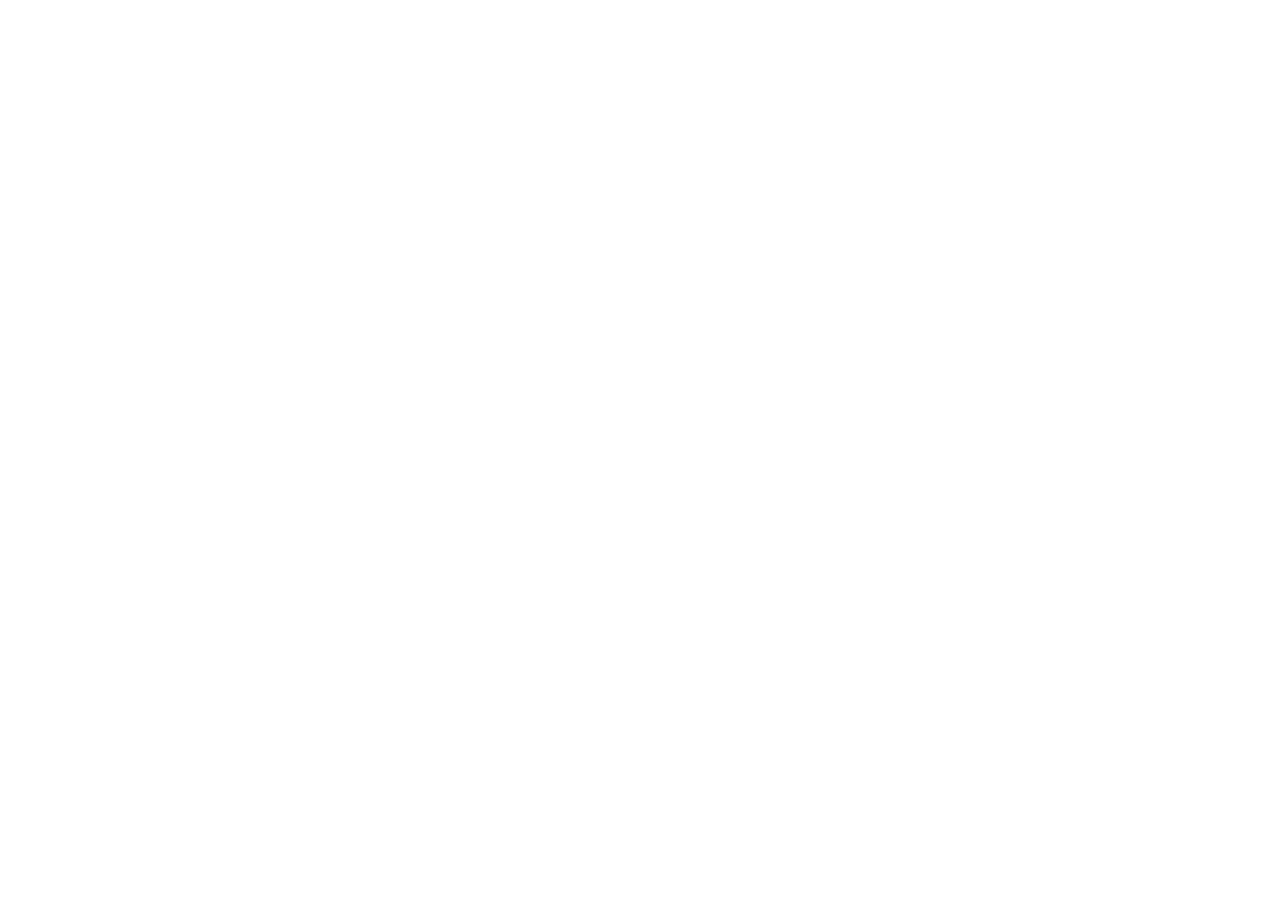
==== commit 75705713: "Build the full hostel management system: six connected portals Turns the Hall Manager prototype into" ====
--- a/hall-manager/index.html
+++ b/hall-manager/index.html
@@ -1,2206 +1,5 @@
 <!doctype html>
-<html lang="en">
-<head>
-  <meta charset="utf-8">
-  <meta name="viewport" content="width=device-width, initial-scale=1, viewport-fit=cover">
-  <title>Hostel Management · Hall Manager · IIT Bombay</title>
-  <!-- @fonts:start -->
-  <link rel="preconnect" href="https://fonts.googleapis.com">
-  <link rel="preconnect" href="https://fonts.gstatic.com" crossorigin>
-  <link rel="stylesheet" href="https://fonts.googleapis.com/css2?family=DM+Sans:opsz,wght@9..40,500;9..40,700&family=Roboto:wght@400;500;600;700&display=swap">
-  <!-- @fonts:end -->
-  <style>
-/* ==========================================================================
-   Design tokens — extracted from Figma "HM Intern Work" (W8pJfHJeop1TZinVuB2IP1),
-   section "Hostel Manager" (238:3312). Variable names mirror the Figma variables.
-   If you change a value here, change it in Figma too (or vice versa).
-   ========================================================================== */
-:root {
-  /* Surfaces */
-  --primary-bg: #f5f9f8;        /* panels, map floor, cards-in-cards */
-  --secondary-bg: #ffffff;      /* page + cards */
-  --white: #ffffff;
-
-  /* Brand */
-  --primary-cta-bg: #019487;    /* active nav pill, primary button, links */
-  --primary-cta-hover: #017d72;
-  --colored-subheading: #57b8ab;/* "Hostel Management" wordmark */
-  --badge-type1: #b8eae2;       /* Day / Month / Year pills */
-  --badge-1: #103d37;           /* text on badge-type1 */
-
-  /* Text */
-  --heading: #000000;
-  --body: #1e1f24;
-  --body-2: #80828d;            /* labels ("Total Rooms") */
-  --unselected-text: #80828d;
-  --grey-subheading: #36363c;
-  --nav-text: #1f1f1f;          /* Figma var "500" */
-
-  /* Strokes */
-  --secondary-cta-border: #b9bbc6; /* card + table outlines, secondary button */
-  --light-stroke: #e0e1e6;         /* nav pills, dividers */
-
-  /* Hostel map room states (Bookings 1 · 238:5393) */
-  --room-empty-bg: #f5f9f8;     --room-empty-stroke: #019487;
-  --room-allotted-bg: #8eddd6;  --room-allotted-stroke: #00b1a1;
-  --room-guest-bg: #ffffff;     --room-guest-stroke: #57b8ab;   /* legend "Guests" */
-  --room-maint-bg: #ffab9a;     --room-maint-stroke: #ff8787;
-  --room-common-bg: #d0ede6;    /* stairs / pantry / washroom blocks */
-  --room-service-bg: #cecece;   /* service / lift block */
-
-  /* Feedback (not in Figma yet — added for states the designs don't cover) */
-  --danger: #c2410c;
-  --danger-bg: #fff1ec;
-  --warning-bg: #fff7e0;
-  --warning: #8a5a00;
-  --info: #2563eb;              /* "Occupied" status badge in profile (293:10380) */
-  --info-bg: #eef4ff;
-
-  /* Type
-     Figma uses Satoshi (UI) + Roboto (numbers/table data, M3 "display-medium").
-     Satoshi is served by Fontshare; DM Sans is the fallback when it can't load. */
-  --font-ui: "Satoshi", "DM Sans", ui-sans-serif, system-ui, -apple-system, "Segoe UI", sans-serif;
-  --font-data: "Roboto", ui-sans-serif, system-ui, sans-serif;
-  --tracking: -0.3px;
-
-  --fs-display: 45px;   /* stat numbers (M3 display-medium) */
-  --fs-stat-sm: 24px;   /* secondary stats */
-  --fs-h1: 24px;        /* page titles "Residents", "Requests" */
-  --fs-h2: 20px;        /* "Hostel 17," */
-  --fs-h3: 16px;        /* H3/M, H3/B — nav, panel titles */
-  --fs-body1: 12px;     /* Body1/M */
-  --fs-body2: 10px;     /* Body2/M — meta lines */
-  --fs-micro: 8px;      /* "Details" links */
-
-  /* Shape */
-  --r-card: 12px;
-  --r-pill: 24px;
-  --r-btn: 6px;
-  --r-room: 4.8px;
-
-  /* Layout */
-  --sidebar-w: 189px;
-  --gutter: 32px;
-  --shadow-card: 0 2px 10px rgba(16, 61, 55, 0.08);
-  --shadow-pop: 0 12px 40px rgba(16, 61, 55, 0.16);
-}
-
-</style>
-  <style>
-/* ==========================================================================
-   Base
-   ========================================================================== */
-*, *::before, *::after { box-sizing: border-box; }
-html, body { height: 100%; }
-body {
-  margin: 0;
-  font-family: var(--font-ui);
-  font-weight: 500;
-  font-size: 14px;
-  letter-spacing: var(--tracking);
-  color: var(--body);
-  background: var(--secondary-bg);
-  -webkit-font-smoothing: antialiased;
-}
-button, input, select, textarea { font: inherit; letter-spacing: inherit; color: inherit; }
-button { cursor: pointer; }
-:focus-visible { outline: 2px solid var(--primary-cta-bg); outline-offset: 2px; }
-.sr-only { position: absolute; width: 1px; height: 1px; overflow: hidden; clip: rect(0 0 0 0); white-space: nowrap; }
-.num { font-family: var(--font-data); letter-spacing: 0; }
-.muted { color: var(--body-2); }
-.link { color: var(--primary-cta-bg); background: none; border: 0; padding: 0; font-size: inherit; }
-.link:hover { text-decoration: underline; }
-svg.ic { width: 1em; height: 1em; flex: none; }
-
-/* ==========================================================================
-   Shell — header + pill sidebar (Dashboard 238:3313)
-   ========================================================================== */
-.shell { display: grid; grid-template-columns: calc(var(--sidebar-w) + var(--gutter) * 2) 1fr; grid-template-rows: auto 1fr; min-height: 100vh; }
-.topbar { grid-column: 1 / -1; display: flex; align-items: center; justify-content: space-between; padding: 26px 56px 18px 38px; }
-.brand { display: flex; align-items: center; gap: 10px; text-decoration: none; color: inherit; }
-.brand-mark { width: 40px; height: 40px; color: #202f5f; }
-.brand-name { font-weight: 700; font-size: 14.4px; color: var(--colored-subheading); line-height: 1.2; }
-.brand-sub { font-size: 9.6px; color: var(--heading); line-height: 1.2; }
-.topbar-actions { display: flex; align-items: center; gap: 18px; position: relative; }
-.icon-btn { width: 36px; height: 36px; display: grid; place-items: center; border: 0; background: none; border-radius: 50%; font-size: 20px; color: var(--body); position: relative; }
-.icon-btn:hover { background: var(--primary-bg); }
-.icon-btn .dot { position: absolute; top: 6px; right: 7px; width: 8px; height: 8px; border-radius: 50%; background: var(--primary-cta-bg); border: 2px solid #fff; }
-.avatar { width: 36px; height: 36px; border-radius: 50%; border: 1px solid var(--light-stroke); display: grid; place-items: center; font-size: 16px; background: #fff; }
-
-.sidebar { padding: 22px var(--gutter) 32px; display: flex; flex-direction: column; justify-content: space-between; position: sticky; top: 0; height: calc(100vh - 96px); }
-.nav { display: flex; flex-direction: column; gap: 13px; }
-.nav a {
-  display: grid; place-items: center; height: 36px; border-radius: var(--r-pill);
-  border: 1px solid var(--light-stroke); background: var(--secondary-bg);
-  color: var(--nav-text); text-decoration: none; font-size: var(--fs-h3);
-}
-.nav a:hover { border-color: var(--secondary-cta-border); }
-.nav a[aria-current="page"] { background: var(--primary-cta-bg); border-color: var(--primary-cta-bg); color: #fff; }
-.nav-settings { display: flex; align-items: center; justify-content: center; gap: 10px; color: var(--unselected-text); text-decoration: none; font-size: var(--fs-h3); }
-.nav-settings svg { font-size: 23px; }
-.nav-settings[aria-current="page"] { color: var(--primary-cta-bg); }
-
-.main { padding: 8px 56px 64px 0; min-width: 0; }
-.page-head { display: flex; align-items: center; justify-content: space-between; gap: 16px; margin-bottom: 18px; min-height: 36px; }
-.page-title { font-family: var(--font-data); font-weight: 500; font-size: var(--fs-h1); letter-spacing: 0; margin: 0; }
-.page-title .sep { color: var(--body-2); margin: 0 6px; }
-.back { display: inline-flex; align-items: center; gap: 6px; background: none; border: 0; padding: 0; color: var(--body-2); font-size: var(--fs-body1); margin-bottom: 10px; }
-.back:hover { color: var(--body); }
-
-/* ==========================================================================
-   Primitives
-   ========================================================================== */
-.card { background: var(--secondary-bg); border: 1px solid var(--secondary-cta-border); border-radius: var(--r-card); }
-.panel { background: var(--primary-bg); border: 2px solid var(--light-stroke); border-radius: var(--r-card); }
-.panel-head { display: flex; align-items: center; gap: 14px; padding: 18px 28px 16px; }
-.panel-head h2 { font-size: var(--fs-h3); font-weight: 700; color: var(--grey-subheading); margin: 0; flex: 1; }
-.panel-icon { width: 32px; height: 32px; border-radius: 50%; background: var(--primary-cta-bg); color: #fff; display: grid; place-items: center; font-size: 17px; }
-.panel-tools { display: flex; gap: 6px; }
-
-.btn { display: inline-flex; align-items: center; justify-content: center; gap: 6px; height: 28px; padding: 0 14px; border-radius: var(--r-btn); font-size: var(--fs-body1); border: 1px solid transparent; white-space: nowrap; }
-.btn-primary { background: var(--primary-cta-bg); color: #fff; }
-.btn-primary:hover { background: var(--primary-cta-hover); }
-.btn-secondary { background: #f9f9fb; border-color: var(--secondary-cta-border); color: var(--body-2); }
-.btn-secondary:hover { color: var(--body); border-color: var(--body-2); }
-.btn-danger { background: var(--danger-bg); border-color: #f5c4b3; color: var(--danger); }
-.btn-lg { height: 36px; padding: 0 18px; font-size: 13px; }
-.btn[disabled] { opacity: .45; cursor: not-allowed; }
-.btn-outline-pill { height: 36px; border-radius: var(--r-pill); border: 1px solid var(--secondary-cta-border); background: #fff; color: var(--body); padding: 0 20px; font-size: 13px; }
-.btn-outline-pill:hover { border-color: var(--primary-cta-bg); color: var(--primary-cta-bg); }
-
-.pill-select { position: relative; display: inline-flex; align-items: center; height: 28px; border-radius: var(--r-pill); background: var(--badge-type1); color: var(--badge-1); font-size: var(--fs-body1); }
-.pill-select select { appearance: none; border: 0; background: transparent; padding: 0 28px 0 16px; height: 100%; border-radius: inherit; cursor: pointer; }
-.pill-select svg { position: absolute; right: 11px; font-size: 10px; pointer-events: none; }
-
-.box-select { position: relative; display: inline-flex; align-items: center; }
-.box-select select { appearance: none; height: 44px; padding: 0 44px 0 16px; border-radius: 8px; border: 0; background: #fff; box-shadow: 0 1px 6px rgba(0,0,0,.14); font-family: var(--font-data); font-size: 18px; letter-spacing: 0; color: var(--grey-subheading); cursor: pointer; }
-.box-select svg { position: absolute; right: 14px; font-size: 16px; pointer-events: none; color: var(--grey-subheading); }
-
-.field { display: flex; flex-direction: column; gap: 6px; }
-.field > span { font-size: var(--fs-body2); color: var(--body-2); }
-.input, .select-input, textarea.input {
-  height: 32px; border-radius: 8px; border: 1px solid var(--secondary-cta-border); background: #f9f9fb; padding: 0 12px; font-size: var(--fs-body1);
-}
-textarea.input { height: auto; padding: 8px 12px; resize: vertical; min-height: 64px; }
-.input:focus, .select-input:focus { outline: none; border-color: var(--primary-cta-bg); background: #fff; }
-.search { position: relative; display: flex; align-items: center; }
-.search svg { position: absolute; left: 11px; font-size: 14px; color: var(--body-2); }
-.search .input { padding-left: 32px; width: 188px; }
-
-.tabs { display: flex; border-bottom: 1px solid var(--light-stroke); gap: 0; margin-bottom: 14px; }
-.tab { background: none; border: 0; border-bottom: 2px solid transparent; padding: 10px 26px 11px; font-family: var(--font-data); letter-spacing: 0; font-size: 12px; color: var(--grey-subheading); margin-bottom: -1px; }
-.tab[aria-selected="true"] { border-bottom-color: var(--body); color: var(--body); font-weight: 600; }
-.tab-add { padding-inline: 16px; }
-.tab .tab-x { margin-left: 6px; color: var(--body-2); font-size: 10px; }
-
-.badge { display: inline-flex; align-items: center; gap: 5px; height: 20px; padding: 0 8px; border-radius: var(--r-pill); font-size: var(--fs-body2); border: 1px solid; }
-.badge::before { content: ""; width: 6px; height: 6px; border-radius: 50%; background: currentColor; }
-.badge-info { color: var(--info); border-color: var(--info); background: var(--info-bg); }
-.badge-teal { color: var(--primary-cta-bg); border-color: var(--primary-cta-bg); background: #eaf7f4; }
-.badge-warn { color: var(--warning); border-color: #e7c36a; background: var(--warning-bg); }
-.badge-grey { color: var(--body-2); border-color: var(--secondary-cta-border); background: #f9f9fb; }
-.badge-danger { color: var(--danger); border-color: #f5b9a3; background: var(--danger-bg); }
-
-.kv { display: flex; flex-direction: column; gap: 4px; min-width: 0; }
-.kv dt { font-size: var(--fs-body2); color: var(--body-2); font-family: var(--font-data); letter-spacing: .1px; }
-.kv dd { margin: 0; font-family: var(--font-data); letter-spacing: 0; font-weight: 500; font-size: 13px; color: var(--body); }
-
-.checkbox { appearance: none; width: 16px; height: 16px; border-radius: 4px; border: 1px solid var(--secondary-cta-border); background: #fff; display: inline-grid; place-items: center; cursor: pointer; margin: 0; }
-.checkbox:checked { border-color: var(--secondary-cta-border); }
-.checkbox:checked::after { content: ""; width: 10px; height: 10px; border-radius: 2px; background: var(--primary-cta-bg); }
-
-.empty { padding: 40px 20px; text-align: center; color: var(--body-2); font-size: 13px; }
-.empty strong { display: block; color: var(--body); font-size: 14px; margin-bottom: 4px; }
-
-/* ==========================================================================
-   Overlays — popover, modal, drawer, toast
-   ========================================================================== */
-.popover { position: absolute; z-index: 40; background: #fff; border: 1px solid var(--light-stroke); border-radius: var(--r-card); box-shadow: var(--shadow-pop); }
-.scrim { position: fixed; inset: 0; z-index: 50; background: rgba(30, 31, 36, .18); display: grid; place-items: center; padding: 24px; }
-.modal { background: #fff; border-radius: 20px; box-shadow: var(--shadow-pop); width: min(490px, 100%); max-height: calc(100vh - 48px); display: flex; flex-direction: column; overflow: hidden; }
-.modal-wide { width: min(640px, 100%); }
-.modal-head { display: flex; align-items: flex-end; justify-content: space-between; padding: 20px 28px 0; }
-.modal-head .tabs { margin: 0; flex: 1; }
-.modal-room { font-family: var(--font-data); font-weight: 700; font-size: 20px; letter-spacing: 0; padding-bottom: 8px; margin-left: 16px; }
-.modal-body { padding: 18px 28px; overflow: auto; }
-.modal-foot { display: flex; justify-content: flex-end; gap: 16px; padding: 12px 24px 22px; }
-.modal-title { font-family: var(--font-data); font-size: 18px; letter-spacing: 0; margin: 0; padding-bottom: 12px; }
-
-.drawer-scrim { position: fixed; inset: 0; z-index: 50; background: rgba(30, 31, 36, .18); }
-.drawer { position: fixed; top: 0; right: 0; bottom: 0; z-index: 51; width: min(460px, 100%); background: #fff; box-shadow: var(--shadow-pop); border-radius: 20px 0 0 20px; display: flex; flex-direction: column; }
-.drawer-head { padding: 22px 26px 12px; display: flex; justify-content: space-between; align-items: start; gap: 12px; }
-.drawer-body { padding: 0 26px 20px; overflow: auto; flex: 1; }
-.drawer-foot { padding: 14px 26px 22px; display: flex; gap: 12px; justify-content: flex-end; border-top: 1px solid var(--light-stroke); }
-
-.toast-wrap { position: fixed; bottom: 22px; left: 50%; transform: translateX(-50%); z-index: 80; display: flex; flex-direction: column; gap: 8px; align-items: center; }
-.toast { background: var(--body); color: #fff; border-radius: 10px; padding: 10px 14px 10px 16px; font-size: 13px; display: flex; gap: 14px; align-items: center; box-shadow: var(--shadow-pop); animation: toast-in .18s ease-out; }
-.toast .link { color: var(--badge-type1); }
-@keyframes toast-in { from { opacity: 0; transform: translateY(6px); } }
-
-/* ==========================================================================
-   Dashboard (238:3313) + Updates panel (301:1609)
-   ========================================================================== */
-.dash { display: grid; grid-template-columns: minmax(0, 650px) minmax(300px, 427px); gap: 40px; align-items: start; }
-.dash-head { display: flex; align-items: flex-end; justify-content: space-between; margin: 20px 0 14px; }
-.dash-head h1 { font-family: var(--font-data); font-weight: 500; font-size: var(--fs-h2); letter-spacing: 0; margin: 0; }
-.pills { display: flex; gap: 14px; }
-.stats { display: grid; grid-template-columns: repeat(3, 1fr); gap: 16px 20px; margin-bottom: 32px; }
-.stat { position: relative; padding: 18px 20px 14px; min-height: 119px; text-align: left; background: #fff; border: 1px solid var(--secondary-cta-border); border-radius: var(--r-card); }
-.stat-sm { min-height: 76px; padding-bottom: 12px; }
-.stat-label { font-size: var(--fs-body1); color: var(--body-2); }
-.stat-value { display: flex; align-items: baseline; gap: 6px; margin-top: 4px; }
-.stat-value b { font-family: var(--font-data); font-weight: 500; font-size: var(--fs-display); letter-spacing: 0; line-height: 52px; }
-.stat-sm .stat-value b { font-size: var(--fs-stat-sm); line-height: 32px; }
-.stat-value small { font-family: var(--font-data); font-size: 10px; letter-spacing: .4px; }
-.stat-link { position: absolute; right: 14px; bottom: 12px; display: inline-flex; align-items: center; gap: 2px; background: none; border: 0; padding: 0; color: var(--primary-cta-bg); font-family: var(--font-data); font-size: 9px; letter-spacing: .4px; }
-.stat-link svg { font-size: 9px; }
-.stat:hover { border-color: var(--primary-cta-bg); }
-
-.guest-list { margin: 0 28px 28px; background: #fff; border: 1px solid var(--secondary-cta-border); border-radius: var(--r-card); overflow: hidden; }
-.guest-row { display: flex; align-items: center; gap: 12px; padding: 18px 24px 16px; border-top: 1px solid var(--secondary-cta-border); }
-.guest-row:first-child { border-top: 0; }
-.guest-row .who { flex: 1; min-width: 0; }
-.guest-row .name { font-size: var(--fs-body1); }
-.guest-row .meta { font-size: var(--fs-body2); color: var(--unselected-text); margin-top: 5px; white-space: pre; }
-.guest-row .tag { margin-right: 8px; }
-.panel-search { margin: 0 28px 12px; }
-.panel-search .input { width: 100%; }
-
-.updates { position: sticky; top: 16px; }
-.updates-search { position: relative; margin-bottom: -18px; z-index: 1; }
-.updates-search .input { height: 44px; width: 100%; border-radius: 22px; border: 1px solid var(--secondary-cta-border); background: #fff; padding-left: 46px; font-size: 15px; }
-.updates-search svg { left: 18px; font-size: 18px; }
-.updates .panel { padding-top: 22px; }
-.updates-list { display: flex; flex-direction: column; gap: 17px; padding: 0 24px 24px; max-height: calc(100vh - 220px); overflow: auto; }
-.update { background: #fff; border: 1px solid var(--secondary-cta-border); border-radius: var(--r-card); padding: 22px 24px 18px; }
-.update h3 { font-size: 15px; font-weight: 500; margin: 0 0 8px; }
-.update p { font-size: var(--fs-body1); color: var(--body-2); margin: 0 0 12px; line-height: 1.35; }
-.update .when { font-size: var(--fs-body2); color: var(--body); margin-bottom: 16px; }
-.update .row { display: flex; gap: 12px; }
-.update.done { opacity: .6; }
-.update .resolved { font-size: var(--fs-body1); color: var(--primary-cta-bg); display: inline-flex; gap: 6px; align-items: center; }
-
-/* Notification popover reuses .update */
-.bell-pop { right: 60px; top: 48px; width: 380px; padding: 16px; max-height: 70vh; overflow: auto; display: flex; flex-direction: column; gap: 12px; background: var(--primary-bg); }
-.search-pop { right: 100px; top: 48px; width: 420px; padding: 12px; }
-.search-pop .input { width: 100%; height: 38px; }
-.search-results { margin-top: 10px; display: flex; flex-direction: column; max-height: 50vh; overflow: auto; }
-.search-results button { text-align: left; border: 0; background: none; padding: 8px 10px; border-radius: 8px; display: flex; justify-content: space-between; gap: 12px; font-size: 13px; }
-.search-results button:hover { background: var(--primary-bg); }
-.search-results small { color: var(--body-2); }
-
-/* ==========================================================================
-   Residents (238:3511 / 238:6730 / 238:4052)
-   ========================================================================== */
-.toolbar { display: flex; align-items: center; justify-content: space-between; gap: 12px; margin-bottom: 8px; flex-wrap: wrap; }
-.toolbar-left, .toolbar-right { display: flex; align-items: center; gap: 12px; }
-.filter-btn { height: 28px; display: inline-flex; align-items: center; gap: 10px; padding: 0 12px 0 16px; border-radius: 6px; border: 1px solid var(--secondary-cta-border); background: #f9f9fb; color: var(--body-2); font-size: var(--fs-body1); position: relative; }
-.filter-btn .count { background: var(--primary-cta-bg); color: #fff; border-radius: 10px; padding: 0 6px; font-size: 10px; }
-.rows-label { font-family: var(--font-data); font-size: 12px; letter-spacing: 0; }
-.mini-select { position: relative; }
-.mini-select select { appearance: none; height: 28px; border-radius: 6px; border: 1px solid var(--secondary-cta-border); background: #f9f9fb; padding: 0 30px 0 16px; font-size: var(--fs-body1); color: var(--grey-subheading); }
-.mini-select svg { position: absolute; right: 10px; top: 9px; font-size: 11px; pointer-events: none; }
-
-.filter-pop { top: 36px; left: 0; width: 360px; padding: 14px 0 12px; }
-.filter-pop header { display: flex; justify-content: space-between; padding: 0 18px 10px; border-bottom: 1px solid var(--light-stroke); font-size: 12px; }
-.filter-rows { display: flex; flex-direction: column; gap: 8px; padding: 14px 18px 4px; }
-.filter-row { display: grid; grid-template-columns: 1fr 88px 1fr 20px; gap: 6px; align-items: center; }
-.filter-row select, .filter-row input { height: 24px; border-radius: 6px; border: 1px solid var(--secondary-cta-border); background: #fff; font-size: 10px; padding: 0 8px; }
-.filter-row input { background: #eeeff2; border-color: #eeeff2; }
-.filter-row button { border: 0; background: none; color: var(--body-2); padding: 0; }
-.filter-add { margin: 6px 18px 0; font-size: 10px; color: var(--grey-subheading); background: none; border: 0; padding: 0; }
-.filter-foot { display: flex; justify-content: flex-end; gap: 8px; padding: 10px 18px 0; }
-
-.table-wrap { overflow-x: auto; }
-table.data { width: 100%; border-collapse: collapse; font-family: var(--font-data); letter-spacing: 0; }
-table.data th { font-size: 9px; font-weight: 500; color: var(--grey-subheading); text-align: left; padding: 12px 10px 6px; white-space: nowrap; }
-table.data td { font-size: 12px; font-weight: 600; padding: 8px 10px; white-space: nowrap; }
-table.data tbody tr:hover td { background: var(--primary-bg); }
-table.data tr.floor-break td { padding: 10px 0; }
-table.data tr.floor-break td::after { content: ""; display: block; border-top: 2px solid var(--light-stroke); }
-table.data .actions { display: flex; gap: 10px; justify-content: flex-end; }
-table.data .actions button { border: 0; background: none; padding: 2px; font-size: 16px; color: var(--grey-subheading); }
-table.data .actions button:hover { color: var(--primary-cta-bg); }
-.sort-th { background: none; border: 0; padding: 0; font: inherit; color: inherit; display: inline-flex; gap: 4px; align-items: center; }
-.pager { display: flex; justify-content: space-between; align-items: center; margin-top: 16px; font-size: 12px; color: var(--body-2); }
-.pager .row { display: flex; gap: 8px; }
-
-/* ==========================================================================
-   Resident profile (238:7204 → refined 293:10380)
-   ========================================================================== */
-.profile { display: grid; grid-template-columns: minmax(0, 1fr) 338px; gap: 40px; align-items: start; }
-.profile-cards { display: flex; flex-direction: column; gap: 12px; }
-.pcard { background: var(--primary-bg); border-radius: var(--r-card); padding: 20px 28px 22px; }
-.pcard h2 { font-size: 13px; color: var(--primary-cta-bg); margin: 0 0 14px; font-weight: 700; }
-.pgrid { display: grid; grid-template-columns: repeat(2, minmax(0, 1fr)); gap: 16px 32px; }
-.pgrid-3 { grid-template-columns: repeat(3, minmax(0, 1fr)); }
-.pgrid .kv dd { font-size: 13px; line-height: 1.35; white-space: normal; }
-.history { background: var(--primary-bg); border: 1px solid var(--light-stroke); border-radius: var(--r-card); padding: 20px 24px 24px; position: sticky; top: 16px; }
-.history h2 { font-family: var(--font-data); font-size: 14px; letter-spacing: 0; margin: 0 0 14px; font-weight: 500; }
-.history ol { list-style: none; margin: 0; padding: 0; display: flex; flex-direction: column; gap: 9px; }
-.history li { background: #fff; border: 1px solid var(--light-stroke); border-radius: var(--r-card); padding: 14px 18px; font-size: 12px; }
-.history li small { display: block; font-size: 9px; color: var(--body-2); margin-top: 6px; }
-.history li.marker { border-radius: var(--r-pill); padding: 6px 12px; text-align: center; font-size: 11px; }
-.history li.current { border-color: var(--primary-cta-bg); }
-.profile-actions { display: flex; gap: 12px; }
-
-/* ==========================================================================
-   Requests / Bookings (238:4593, 238:4993)
-   ========================================================================== */
-.req-grid { display: grid; grid-template-columns: repeat(auto-fill, minmax(218px, 1fr)); gap: 28px 26px; }
-.req { position: relative; background: #fff; border-radius: 16px; box-shadow: 0 2px 16px rgba(0,0,0,.08); padding: 20px 22px 18px 18px; display: flex; flex-direction: column; overflow: hidden; }
-.req.group::after { content: ""; position: absolute; top: 0; right: 0; bottom: 0; width: 14px; background: var(--primary-cta-bg); }
-.req.group { padding-right: 32px; }
-.req-fields { display: grid; grid-template-columns: 1fr auto; gap: 14px 18px; margin-bottom: 20px; }
-.req-fields .kv dt { font-size: 8.5px; color: var(--grey-subheading); }
-.req-fields .kv dd { font-size: 12px; font-weight: 600; }
-.req .row { display: flex; gap: 10px; margin-top: auto; flex-wrap: wrap; }
-.req .status { position: absolute; top: 12px; right: 12px; }
-.req.group .status { right: 26px; }
-.req-kind { font-size: 9px; color: var(--primary-cta-bg); margin-bottom: 8px; }
-
-/* ==========================================================================
-   Hostel map (238:5393, 238:5576, 238:5796)
-   ========================================================================== */
-.map-page { display: grid; grid-template-columns: minmax(0, 1fr) 150px; gap: 20px; }
-.map-top { display: flex; justify-content: center; gap: 38px; margin: -6px 0 18px; }
-.map-canvas { position: relative; max-width: 720px; margin: 0 auto; width: 100%; }
-.map-canvas svg { width: 100%; height: auto; display: block; }
-.room { cursor: pointer; }
-.room rect { transition: stroke-width .12s; }
-.room:hover rect, .room:focus rect { stroke-width: 2.4; }
-.room:focus { outline: none; }
-.room.dim { opacity: .25; }
-.room.hidden-state { opacity: .12; }
-.room.selected rect { stroke: var(--body); stroke-width: 2.6; }
-.room text { font-family: var(--font-data); font-size: 8.5px; fill: var(--grey-subheading); pointer-events: none; }
-.room .flag { fill: var(--danger); }
-.map-legend { display: grid; grid-template-columns: repeat(3, max-content); gap: 12px 44px; margin: 14px auto 0; max-width: 720px; padding-left: 190px; font-size: 11px; color: var(--grey-subheading); }
-.legend-item { display: inline-flex; align-items: center; gap: 12px; background: none; border: 0; padding: 0; font-size: 11px; color: inherit; }
-.legend-item .sw { width: 20px; height: 20px; border-radius: 4px; border: 1px solid; }
-.legend-item[aria-pressed="false"] { opacity: .35; }
-.legend-item .n { color: var(--body-2); }
-.map-side { display: flex; flex-direction: column; align-items: flex-end; gap: 16px; }
-.floor-stepper { display: flex; flex-direction: column; align-items: center; gap: 12px; margin-top: 190px; }
-.floor-stepper .step { background: none; border: 0; font-size: 18px; color: var(--grey-subheading); padding: 4px; }
-.floor-btn { width: 44px; height: 44px; border-radius: 8px; border: 0; background: #fff; box-shadow: 0 1px 6px rgba(0,0,0,.14); font-family: var(--font-data); font-size: 18px; letter-spacing: 0; color: var(--grey-subheading); }
-.floor-btn[aria-current="true"] { background: var(--primary-cta-bg); color: #fff; }
-.map-options { display: flex; gap: 8px; align-items: center; font-size: 11px; color: var(--body-2); }
-
-/* Allot dialog body (238:5576) */
-.add-resident { display: flex; align-items: center; gap: 12px; height: 44px; border-radius: 22px; border: 2px solid var(--light-stroke); padding: 0 18px; color: var(--body-2); position: relative; }
-.add-resident input { border: 0; outline: none; flex: 1; font-size: 15px; background: transparent; }
-.add-resident:focus-within { border-color: var(--primary-cta-bg); }
-.suggest { position: absolute; left: 0; right: 0; top: 48px; z-index: 5; background: #fff; border: 1px solid var(--light-stroke); border-radius: 12px; box-shadow: var(--shadow-pop); max-height: 220px; overflow: auto; }
-.suggest button { width: 100%; text-align: left; background: none; border: 0; padding: 9px 14px; font-size: 12px; display: flex; justify-content: space-between; gap: 10px; }
-.suggest button:hover { background: var(--primary-bg); }
-.suggest small { color: var(--body-2); }
-.cand-list { margin-top: 18px; border-top: 1px solid var(--light-stroke); }
-.cand { display: grid; grid-template-columns: 1fr 1fr 1.4fr 20px; gap: 14px 16px; padding: 16px 2px 18px; border-bottom: 1px solid var(--light-stroke); }
-.cand:last-child { border-bottom: 0; }
-.cand .kv dt { font-size: 8.5px; color: var(--grey-subheading); }
-.cand .kv dd { font-size: 11px; }
-.cand .comments dd { font-weight: 400; line-height: 1.4; white-space: normal; }
-.cand .check { grid-column: 4; grid-row: 1; justify-self: end; }
-.cand-group { font-size: 10px; color: var(--primary-cta-bg); grid-column: 1 / -1; margin-bottom: -6px; }
-.warn-line { font-size: 11px; color: var(--warning); background: var(--warning-bg); border-radius: 8px; padding: 8px 12px; margin-top: 12px; }
-
-.occupant { border: 1px solid var(--light-stroke); border-radius: 14px; padding: 16px 18px; margin-bottom: 12px; }
-.occupant h3 { font-size: 17px; margin: 2px 0 14px; font-family: var(--font-data); letter-spacing: 0; }
-.occupant .pgrid { gap: 12px 18px; }
-.status-box { border: 1px solid var(--secondary-cta-border); border-radius: 10px; padding: 10px 14px; margin: 12px 0; font-family: var(--font-data); font-size: 12px; letter-spacing: 0; }
-.stack { display: flex; flex-direction: column; gap: 10px; }
-.stack .btn-outline-pill { width: 100%; }
-
-/* ==========================================================================
-   Stubs (Actions, Settings — not designed yet)
-   ========================================================================== */
-.stub-grid { display: grid; grid-template-columns: repeat(auto-fill, minmax(240px, 1fr)); gap: 16px; }
-.stub { border: 1px dashed var(--secondary-cta-border); border-radius: var(--r-card); padding: 18px 20px; background: #fff; }
-.stub h3 { font-size: 14px; margin: 0 0 6px; }
-.stub p { font-size: 12px; color: var(--body-2); margin: 0 0 12px; line-height: 1.4; }
-.stub.live { border-style: solid; }
-.note { font-size: 12px; color: var(--body-2); background: var(--primary-bg); border-radius: 10px; padding: 12px 16px; margin-bottom: 20px; max-width: 70ch; line-height: 1.45; }
-.seg { display: inline-flex; border: 1px solid var(--secondary-cta-border); border-radius: 8px; overflow: hidden; }
-.seg button { border: 0; background: #fff; padding: 6px 14px; font-size: 12px; }
-.seg button[aria-pressed="true"] { background: var(--primary-cta-bg); color: #fff; }
-
-/* ==========================================================================
-   Responsive + motion
-   ========================================================================== */
-@media (max-width: 1180px) {
-  .dash { grid-template-columns: 1fr; }
-  .updates { position: static; }
-  .profile { grid-template-columns: 1fr; }
-  .history { position: static; }
-}
-@media (max-width: 900px) {
-  .shell { grid-template-columns: 1fr; }
-  .topbar { padding: 16px 18px; }
-  .sidebar { position: static; height: auto; padding: 0 18px 12px; }
-  .nav { flex-direction: row; overflow-x: auto; gap: 8px; }
-  .nav a { padding: 0 16px; white-space: nowrap; font-size: 13px; }
-  .nav-settings { display: none; }
-  .main { padding: 8px 18px 48px; }
-  .stats { grid-template-columns: repeat(2, 1fr); }
-  .map-page { grid-template-columns: 1fr; }
-  .map-side { flex-direction: row; align-items: center; }
-  .floor-stepper { flex-direction: row; margin-top: 0; }
-  .map-legend { padding-left: 0; grid-template-columns: repeat(2, max-content); }
-  .map-top { gap: 10px; flex-wrap: wrap; }
-  .pgrid, .pgrid-3 { grid-template-columns: 1fr; }
-}
-@media (prefers-reduced-motion: reduce) {
-  *, *::before, *::after { animation: none !important; transition: none !important; }
-}
-
-</style>
-</head>
-<body>
-  <div id="app"></div>
-  <!-- Order matters: plain scripts sharing the global `HMS` namespace -->
-  <script>
-/* Date helpers — ISO yyyy-mm-dd strings, local time, no timezone math. */
-window.HMS = window.HMS || {};
-
-HMS.date = {
-  add(iso, days) { const d = new Date(iso + "T00:00:00"); d.setDate(d.getDate() + days); return HMS.date.iso(d); },
-  iso(d) { return d.getFullYear() + "-" + String(d.getMonth() + 1).padStart(2, "0") + "-" + String(d.getDate()).padStart(2, "0"); },
-  max(a, b) { return a > b ? a : b; },
-  days(from, to) { return Math.round((new Date(to + "T00:00:00") - new Date(from + "T00:00:00")) / 864e5); },
-  fmt(iso) { if (!iso) return "—"; const [y, m, d] = iso.split("-"); return `${d}/${m}/${y}`; },
-  fmtShort(iso) { if (!iso) return "—"; const d = new Date(iso + "T00:00:00"); return d.getDate() + " " + d.toLocaleString("en-GB", { month: "short" }) + " " + d.getFullYear(); },
-  overlaps(from, to, day) { return from <= day && (to == null || to >= day); },
-};
-
-</script>
-  <script>
-/* ==========================================================================
-   Hostel 17 typical floor — geometry lifted from Figma node 238:5420
-   ("Frame 2491" inside "Bookings 1", 238:5393). Units are Figma px inside
-   the 806 × 780 frame, so the SVG viewBox can use them directly.
-
-   Each group is a straight run of rooms. `dir: "v"` stacks downward,
-   `dir: "h"` runs rightward. `reverse: true` numbers the run from the far
-   end so numbering goes clockwise around the building.
-
-   Wings are a proposal: the Figma "Wing A" dropdown exists but wings are not
-   drawn yet. A = west, B = north + north-east, C = east + south, D = inner
-   ring around the courtyard. Confirm with the Hall Manager before relying on it.
-   ========================================================================== */
-window.HMS = window.HMS || {};
-
-HMS.floorplan = (function () {
-  const GAP = 2.9;
-  const V = { w: 44.46, h: 29 };   // room in a vertical run
-  const H = { w: 29, h: 44.46 };   // room in a horizontal run
-
-  const groups = [
-    // Wing A — west
-    { id: "T1", wing: "A", dir: "v", x: 132.42, y: 19.33, n: 2 },
-    { id: "L1", wing: "A", dir: "v", x: 19.33, y: 19.33, n: 8 },
-    { id: "L2", wing: "A", dir: "v", x: 19.33, y: 344.1, n: 4 },
-    { id: "L3", wing: "A", dir: "v", x: 19.33, y: 521.96, n: 4 },
-    { id: "L4", wing: "A", dir: "v", x: 20.3, y: 653.41, n: 1 },
-    // Wing B — north
-    { id: "T2", wing: "B", dir: "h", x: 265.81, y: 19.33, n: 13 },
-    { id: "R1", wing: "B", dir: "v", x: 748.14, y: 19.33, n: 9 },
-    // Wing C — east + south
-    { id: "R2", wing: "C", dir: "v", x: 748.14, y: 435.93, n: 4 },
-    { id: "R3", wing: "C", dir: "h", x: 699.81, y: 624.41, n: 3, hh: 45.43 },
-    { id: "B1", wing: "C", dir: "h", x: 196.22, y: 629.25, n: 13, reverse: true },
-    // Wing D — inner ring
-    { id: "IT", wing: "D", dir: "h", x: 255.18, y: 148.85, n: 11 },
-    { id: "IR", wing: "D", dir: "v", x: 614.75, y: 201.05, n: 9 },
-    { id: "IB", wing: "D", dir: "h", x: 255.18, y: 504.56, n: 11, reverse: true },
-    { id: "IL", wing: "D", dir: "v", x: 199.12, y: 193.32, n: 9, reverse: true },
-  ];
-
-  // Non-bookable blocks drawn on the plan (labels are a guess — confirm on site)
-  const blocks = [
-    { x: 20.3, y: 275.48, w: 44.46, h: 63.8, kind: "common", label: "Pantry" },
-    { x: 749.1, y: 367.3, w: 44.46, h: 63.8, kind: "common", label: "Washroom" },
-    { x: 187.52, y: 19.33, w: 67.66, h: 55.1, kind: "common", label: "Stairs" },
-    { x: 194.28, y: 486.19, w: 54.13, h: 55.1, kind: "common", label: "Stairs" },
-    { x: 609.92, y: 493.92, w: 54.13, h: 55.1, kind: "common", label: "Stairs" },
-    { x: 24.16, y: 699.81, w: 172.05, h: 63.8, kind: "service", label: "Service" },
-  ];
-
-  const courtyard = { x: 248.32, y: 204.92, w: 354.74, h: 289.01 };
-
-  // Outline = union of (0,0,805,687) and (0,527,208,252), rounded
-  const outline =
-    "M12 0 H793 Q805 0 805 12 V675 Q805 687 793 687 H222 Q208 687 208 701 V767 Q208 779 196 779 H12 Q0 779 0 767 V12 Q0 0 12 0 Z";
-
-  /** Build the list of room slots for one floor. Index is 1-based and
-      clockwise, so floor 3 slot 5 → room "3005". */
-  function slots() {
-    const out = [];
-    let idx = 1;
-    for (const g of groups) {
-      const size = g.dir === "v" ? V : { w: H.w, h: g.hh || H.h };
-      const cells = [];
-      for (let i = 0; i < g.n; i++) {
-        const x = g.dir === "h" ? g.x + i * (size.w + GAP) : g.x;
-        const y = g.dir === "v" ? g.y + i * (size.h + GAP) : g.y;
-        cells.push({ x, y, w: size.w, h: size.h });
-      }
-      if (g.reverse) cells.reverse();
-      for (const c of cells) out.push({ ...c, idx: idx++, group: g.id, wing: g.wing });
-    }
-    return out;
-  }
-
-  const SLOTS = slots();
-  const FLOORS = [1, 2, 3, 4, 5, 6];
-  const WINGS = ["A", "B", "C", "D"];
-
-  function roomNo(floor, idx) {
-    return String(floor) + String(idx).padStart(3, "0");
-  }
-  function parseRoom(no) {
-    const s = String(no);
-    return { floor: Number(s.slice(0, -3)), idx: Number(s.slice(-3)) };
-  }
-  function wingOf(no) {
-    const { idx } = parseRoom(no);
-    const slot = SLOTS[idx - 1];
-    return slot ? slot.wing : null;
-  }
-  function allRooms() {
-    const out = [];
-    for (const f of FLOORS) for (const s of SLOTS) out.push(roomNo(f, s.idx));
-    return out;
-  }
-
-  return { SLOTS, FLOORS, WINGS, blocks, courtyard, outline, roomNo, parseRoom, wingOf, allRooms, viewBox: "0 0 806 780" };
-})();
-
-</script>
-  <script>
-/* ==========================================================================
-   Seed data — deterministic (seeded PRNG) so every reload and every
-   screenshot looks the same. Replace with API calls later; the shapes here
-   are the contract (see CLAUDE.md → Data model).
-
-   Hostel 17 is a women's hostel. Names in the Figma (Sakshi Tawde,
-   Kamika Chauhan, Yatri Amit Patel in 3005) are kept on purpose.
-   "Today" is pinned so the demo always has check-ins/outs today.
-   ========================================================================== */
-window.HMS = window.HMS || {};
-
-HMS.TODAY = "2026-09-23";
-
-HMS.seed = function seed() {
-  const fp = HMS.floorplan;
-  const D = HMS.date;
-
-  // mulberry32 — tiny deterministic PRNG
-  let s = 17_2026;
-  const rnd = () => { s |= 0; s = (s + 0x6d2b79f5) | 0; let t = Math.imul(s ^ (s >>> 15), 1 | s); t = (t + Math.imul(t ^ (t >>> 7), 61 | t)) ^ t; return ((t ^ (t >>> 14)) >>> 0) / 4294967296; };
-  const pick = (a) => a[Math.floor(rnd() * a.length)];
-  const phone = () => String(7 + Math.floor(rnd() * 3)) + String(Math.floor(rnd() * 1e9)).padStart(9, "0");
-
-  const FIRST = ["Aanya","Aditi","Ananya","Anushka","Bhavya","Charvi","Diya","Eesha","Gauri","Hritika","Ishita","Janhvi","Kavya","Khushi","Lavanya","Mahika","Meera","Mitali","Naina","Neha","Nidhi","Pooja","Prachi","Pranjal","Riya","Ruchi","Saanvi","Sakshi","Samiksha","Shreya","Sneha","Srishti","Tanvi","Trisha","Urvi","Vaishnavi","Vidhi","Yashika","Zoya","Aarohi","Anvi","Deepika","Harini","Keerthana","Lakshmi","Madhura","Nandini","Pallavi","Radhika","Swathi"];
-  const LAST = ["Sharma","Iyer","Patel","Rao","Deshpande","Kulkarni","Nair","Reddy","Gupta","Joshi","Mehta","Chauhan","Tawde","Menon","Banerjee","Das","Singh","Verma","Pillai","Shetty","Kapoor","Bose","Mishra","Agarwal","Khan","Fernandes","Naik","Pandey","Sinha","Bhatt"];
-  const DEPTS = ["IDC","CSE","EE","ME","CE","Chemistry","Physics","HSS","Aerospace","Chemical","Metallurgy","Earth Sciences","Energy Science","Biosciences"];
-  const CITIES = ["Pune, Maharashtra","Nagpur, Maharashtra","Indore, Madhya Pradesh","Jaipur, Rajasthan","Kochi, Kerala","Hyderabad, Telangana","Lucknow, Uttar Pradesh","Bhubaneswar, Odisha","Guwahati, Assam","Ahmedabad, Gujarat","Chennai, Tamil Nadu","Bengaluru, Karnataka"];
-  const BLOOD = ["A +ve","A -ve","B +ve","B -ve","O +ve","O -ve","AB +ve"];
-  const FACULTY = ["Prof. Anirudh Joshi","Prof. Ravi Poovaiah","Prof. Girish Dalvi","Prof. Supradip Das","Prof. Varsha Apte","Prof. Kavi Arya","Prof. Madhu Belur","Prof. Shireesh Kedare"];
-
-  const PROGRAMS = [
-    { group: "Bachelors", degrees: ["B.Tech.","B.Des.","B.S.","Dual Degree"], code: "B", years: 4, weight: .5 },
-    { group: "Masters", degrees: ["M.Tech.","M.Des.","M.Sc.","M.B.A."], code: "M", years: 2, weight: .28 },
-    { group: "PhD", degrees: ["Ph.D."], code: "D", years: 5, weight: .22 },
-  ];
-
-  const residents = [];
-  const guests = [];
-  const stays = [];
-  const maintenance = [];
-  const bookings = [];
-  const updates = [];
-  let rid = 1, gid = 1, sid = 1;
-
-  const rooms = fp.allRooms();
-  const taken = new Set();
-
-  function makeResident(overrides = {}) {
-    const r = rnd();
-    const prog = r < PROGRAMS[0].weight ? PROGRAMS[0] : r < PROGRAMS[0].weight + PROGRAMS[1].weight ? PROGRAMS[1] : PROGRAMS[2];
-    const joinYear = 2026 - Math.floor(rnd() * Math.min(prog.years, 4));
-    const yy = String(joinYear).slice(2);
-    const first = pick(FIRST), last = pick(LAST);
-    const city = pick(CITIES);
-    const semester = Math.min((2026 - joinYear) * 2 + 1, prog.years * 2);
-    const res = {
-      id: "RS-" + String(rid++).padStart(4, "0"),
-      roll: yy + prog.code + String(1000 + Math.floor(rnd() * 8999)),
-      name: first + " " + last,
-      programGroup: prog.group,
-      degree: pick(prog.degrees),
-      dept: pick(DEPTS),
-      semester,
-      phone: phone(),
-      email: "",
-      dob: `${2008 - (2026 - joinYear) - Math.floor(rnd() * 3) - (prog.code === "B" ? 0 : prog.code === "M" ? 4 : 6)}-${String(1 + Math.floor(rnd() * 12)).padStart(2, "0")}-${String(1 + Math.floor(rnd() * 27)).padStart(2, "0")}`,
-      gender: "Female",
-      nationality: rnd() < .96 ? "Indian" : pick(["Nepali","Sri Lankan","Bangladeshi"]),
-      blood: pick(BLOOD),
-      homeAddress: `${10 + Math.floor(rnd() * 180)}, ${pick(["Shreeram Pride","Gokul Heights","Anand Nagar","Lake View Apts","Sai Residency","Green Park"])}, ${city}`,
-      joined: `${joinYear}-07-${String(20 + Math.floor(rnd() * 8)).padStart(2, "0")}`,
-      expectedExit: `${joinYear + prog.years}-05-31`,
-      advisor: { name: pick(FACULTY), phone: phone() },
-      guardian: { name: pick(FIRST.slice(0, 20)).replace(/a$/, "") + " " + last, relation: pick(["Father","Mother"]), phone: phone() },
-      mentor: { name: pick(FIRST) + " " + pick(LAST), phone: phone() },
-      emergency: [phone(), phone()],
-      remarks: [],
-      room: null,
-      history: [],
-      ...overrides,
-    };
-    res.email = res.roll.toLowerCase() + "@iitb.ac.in";
-    return res;
-  }
-
-  function place(res, room, from) {
-    res.room = room;
-    taken.add(room);
-    stays.push({ id: "ST-" + sid++, room, kind: "resident", personId: res.id, from, to: res.expectedExit });
-    res.history.unshift({ type: "allotted", room, date: from });
-  }
-
-  // 1. Yatri Amit Patel in 3005 — the resident shown in the Figma profile
-  const yatri = makeResident({ name: "Yatri Amit Patel", roll: "24B3625", programGroup: "Bachelors", degree: "B.Des.", dept: "IDC", semester: 5, joined: "2024-07-22", expectedExit: "2028-05-31", nationality: "Indian", blood: "A -ve" });
-  yatri.email = "24b3625@iitb.ac.in";
-  // newest first — place() adds the current H17 allotment on top
-  yatri.history = [
-    { type: "shift", date: "2025-07-18", note: "Hostel shift to 17" },
-    { type: "vacated", room: "4012", date: "2025-05-10", hostel: "H4" },
-    { type: "allotted", room: "4012", date: "2024-07-22", hostel: "H4" },
-  ];
-  residents.push(yatri);
-  place(yatri, "3005", "2025-07-18");
-
-  // 2. Fill ~50% of rooms with residents
-  for (const room of rooms) {
-    if (taken.has(room)) continue;
-    const { idx } = fp.parseRoom(room);
-    if (idx === 19) continue;          // L4 corner room — kept for maintenance
-    if (rnd() < 0.49) {
-      const res = makeResident();
-      residents.push(res);
-      const from = D.max(res.joined, "2025-07-15");
-      if (res.joined < "2025-07-15" && rnd() < .5) {
-        const oldRoom = fp.roomNo(1 + Math.floor(rnd() * 6), 1 + Math.floor(rnd() * 101));
-        res.history.push({ type: "vacated", room: oldRoom, date: "2025-05-12" }, { type: "allotted", room: oldRoom, date: res.joined });
-      }
-      place(res, room, from);
-    }
-  }
-
-  // 3. Maintenance — corner room on every floor + a few random
-  for (const f of fp.FLOORS) {
-    const room = fp.roomNo(f, 19);
-    maintenance.push({ id: "MT-" + f, room, from: "2026-09-10", to: null, note: pick(["Seepage on west wall","Window latch broken","Ceiling fan replacement","Bathroom tap leaking"]), reportedBy: "Hall Manager" });
-    taken.add(room);
-  }
-  for (const room of ["2044", "5071", "3088"]) {
-    if (taken.has(room)) continue;
-    maintenance.push({ id: "MT-" + room, room, from: "2026-09-18", to: "2026-09-28", note: "Repainting after vacate", reportedBy: "Hall Manager" });
-    taken.add(room);
-  }
-
-  const freeRooms = () => rooms.filter((r) => !taken.has(r));
-  const freeOnFloor = (f) => freeRooms().filter((r) => fp.parseRoom(r).floor === f);
-
-  function mkGuest(name, contact, bookingId, relation) {
-    const g = { id: "GS-" + String(gid++).padStart(4, "0"), name, contact: contact || phone(), bookingId, relation: relation || "" };
-    guests.push(g);
-    return g;
-  }
-  function guestStay(g, room, from, to) {
-    taken.add(room);
-    stays.push({ id: "ST-" + sid++, room, kind: "guest", personId: g.id, from, to });
-  }
-
-  // 4. Bookings — mirror the dashboard + requests screens
-  let bn = 2101;
-  const bid = () => "BK-" + bn++;
-  const studentFor = () => pick(residents);
-
-  // In-house now (dashboard "Guests" list)
-  {
-    const id = bid();
-    const b = { id, kind: "individual", source: "student", requestedBy: residents[3].name, requesterRoll: residents[3].roll, title: "Sakshi Tawde", count: 1, from: "2026-09-20", to: "2026-09-25", requestedOn: "2026-09-12", contact: phone(), comments: "Cousin visiting for campus placement interviews.", status: "allotted", guestIds: [] };
-    const g = mkGuest("Sakshi Tawde", b.contact, id, "Cousin");
-    b.guestIds.push(g.id); bookings.push(b);
-    const room = "3007"; if (!taken.has(room)) guestStay(g, room, b.from, b.to); else guestStay(g, freeOnFloor(3)[0], b.from, b.to);
-  }
-  {
-    const id = bid();
-    const b = { id, kind: "group", source: "department", requestedBy: "IDC Office", title: "Student guests : 7", count: 7, from: "2026-09-18", to: "2026-09-30", requestedOn: "2026-09-05", contact: phone(), comments: "Exchange students from TU Delft for the Design Studio workshop.", status: "allotted", guestIds: [] };
-    const floor2 = freeOnFloor(2).slice(0, 7);
-    for (let i = 0; i < 7; i++) { const g = mkGuest(pick(FIRST) + " " + pick(["de Vries","Jansen","Bakker","Visser","Smit","Meijer","Mulder"]), null, id, "Exchange student"); b.guestIds.push(g.id); guestStay(g, floor2[i], b.from, b.to); }
-    bookings.push(b);
-  }
-  {
-    const id = bid();
-    const host = residents.find((r) => r.name.startsWith("Kamika")) || residents[8];
-    host.name = "Kamika Chauhan";
-    const b = { id, kind: "individual", source: "student", requestedBy: host.name, requesterRoll: host.roll, title: "Kamika Chauhan Parents", count: 2, from: "2026-09-21", to: "2026-09-24", requestedOn: "2026-09-10", contact: phone(), comments: "Parents visiting for convocation.", status: "allotted", guestIds: [] };
-    const room = freeOnFloor(3).find((r) => r > "3008") || freeOnFloor(3)[0];
-    for (const n of ["Rajesh Chauhan", "Sunita Chauhan"]) { const g = mkGuest(n, b.contact, id, "Parent"); b.guestIds.push(g.id); guestStay(g, room, b.from, b.to); }
-    bookings.push(b);
-  }
-  // Checking out today (dashboard "Today check out")
-  for (let i = 0; i < 4; i++) {
-    const id = bid(); const host = studentFor();
-    const b = { id, kind: "individual", source: "student", requestedBy: host.name, requesterRoll: host.roll, title: host.name, count: 1, from: "2026-09-19", to: HMS.TODAY, requestedOn: "2026-09-08", contact: phone(), comments: pick(["Sister visiting.","Mother visiting for medical appointment.","Friend attending Techfest planning meet."]), status: "allotted", guestIds: [] };
-    const g = mkGuest(pick(FIRST) + " " + host.name.split(" ")[1], b.contact, id, pick(["Sister","Mother","Friend"]));
-    b.guestIds.push(g.id); guestStay(g, freeOnFloor(4 + (i % 2))[i], b.from, b.to); bookings.push(b);
-  }
-  // Checking in today
-  {
-    const id = bid();
-    const b = { id, kind: "group", source: "hcu", requestedBy: "HCU Office", title: "Interview candidates", count: 5, from: HMS.TODAY, to: "2026-09-26", requestedOn: "2026-09-15", contact: phone(), comments: "M.Des admission interview candidates. Routed by HCU after Dean SA approval.", status: "allotted", guestIds: [] };
-    const fl = freeOnFloor(5);
-    for (let i = 0; i < 5; i++) { const g = mkGuest(pick(FIRST) + " " + pick(LAST), null, id, "Candidate"); b.guestIds.push(g.id); guestStay(g, fl[i], b.from, b.to); }
-    bookings.push(b);
-  }
-  // Other in-house guests to reach ~35
-  for (let i = 0; i < 9; i++) {
-    const id = bid(); const host = studentFor();
-    const from = D.add(HMS.TODAY, -Math.floor(rnd() * 5) - 1); const to = D.add(HMS.TODAY, Math.floor(rnd() * 6) + 1);
-    const n = rnd() < .35 ? 2 : 1;
-    const b = { id, kind: "individual", source: "student", requestedBy: host.name, requesterRoll: host.roll, title: n === 2 ? host.name.split(" ")[0] + " " + host.name.split(" ")[1] + " Parents" : host.name, count: n, from, to, requestedOn: D.add(from, -8), contact: phone(), comments: pick(["Parents visiting.","Parents visiting for convocation.","Sister visiting over the weekend."]), status: "allotted", guestIds: [] };
-    const room = freeOnFloor(1 + (i % 6))[2];
-    for (let k = 0; k < n; k++) { const g = mkGuest(pick(FIRST) + " " + host.name.split(" ")[1], b.contact, id, n === 2 ? "Parent" : "Sister"); b.guestIds.push(g.id); guestStay(g, room, from, to); }
-    bookings.push(b);
-  }
-
-  // Pending — show up on Requests + Updates
-  const pending = [
-    { kind: "group", source: "department", requestedBy: "IDC Office", title: "20 females", count: 20, from: "2026-10-12", to: "2026-10-16", requestedOn: "2026-09-21", comments: "IDC Design Symposium speakers and student volunteers from partner institutes. Dean SA approved on 19/09." },
-    { kind: "group", source: "hcu", requestedBy: "HCU Office", title: "Interview students accommodation", count: 15, from: "2026-10-05", to: "2026-10-08", requestedOn: "2026-09-22", comments: "PhD interview candidates (Chemistry). Female candidates only; routed by HCU." },
-    { kind: "group", source: "department", requestedBy: "IRCC", title: "Winter research interns", count: 6, from: "2026-12-01", to: "2026-12-31", requestedOn: "2026-09-19", comments: "IRCC internship programme. List attached by IRCC." },
-  ];
-  for (const p of pending) {
-    const id = bid();
-    const b = { id, ...p, contact: phone(), status: "pending", guestIds: [] };
-    for (let i = 0; i < p.count; i++) b.guestIds.push(mkGuest(pick(FIRST) + " " + pick(LAST), null, id, p.source === "hcu" ? "Candidate" : "Delegate").id);
-    bookings.push(b);
-  }
-  for (let i = 0; i < 9; i++) {
-    const id = bid(); const host = studentFor();
-    const from = D.add(HMS.TODAY, 3 + Math.floor(rnd() * 20)); const days = 2 + Math.floor(rnd() * 4);
-    const n = rnd() < .3 ? 2 : 1;
-    const b = { id, kind: "individual", source: "student", requestedBy: host.name, requesterRoll: host.roll, title: host.name, count: n, from, to: D.add(from, days), requestedOn: D.add(HMS.TODAY, -Math.floor(rnd() * 4)), contact: host.phone, comments: pick(["Parents visiting for Diwali break.","Mother visiting for a medical check-up in Powai.","Sister coming for Mood Indigo.","Parents attending Institute Day."]), status: i < 2 ? "accepted" : "pending", guestIds: [] };
-    for (let k = 0; k < n; k++) b.guestIds.push(mkGuest(pick(FIRST) + " " + host.name.split(" ")[1], b.contact, id, n === 2 ? "Parent" : "Mother").id);
-    bookings.push(b);
-  }
-  // Past
-  for (let i = 0; i < 6; i++) {
-    const id = bid(); const host = studentFor();
-    const from = D.add(HMS.TODAY, -40 + i * 5); const to = D.add(from, 3);
-    const b = { id, kind: i === 0 ? "group" : "individual", source: i === 0 ? "department" : "student", requestedBy: i === 0 ? "EE Office" : host.name, requesterRoll: i === 0 ? undefined : host.roll, title: i === 0 ? "VLSI workshop speakers" : host.name, count: i === 0 ? 4 : 1, from, to, requestedOn: D.add(from, -10), contact: phone(), comments: i === 5 ? "Dates clash with room repainting." : "Completed.", status: i === 5 ? "rejected" : "completed", guestIds: [] };
-    bookings.push(b);
-  }
-
-  // 5. Updates — the notification feed (Group 45 · 301:1609)
-  const pendingHcu = bookings.find((b) => b.source === "hcu" && b.status === "pending");
-  const sakshi = bookings[0];
-  updates.push(
-    { id: "UP-1", type: "booking", bookingId: pendingHcu.id, title: "Interview students accommodation request", body: "HCU | " + pendingHcu.count + " students", from: pendingHcu.from, to: pendingHcu.to, state: "open" },
-    { id: "UP-2", type: "extension", bookingId: sakshi.id, title: "Extension request · Sakshi Tawde", body: "Requested by " + sakshi.requestedBy + ". Stay until 27/09 instead of 25/09.", from: sakshi.from, to: "2026-09-27", state: "open" },
-    { id: "UP-3", type: "leave", residentId: residents[12].id, title: "Leave notice · " + residents[12].name, body: "Going home for Navratri. Room " + residents[12].room + " stays retained.", from: "2026-09-26", to: "2026-10-04", state: "open" },
-    { id: "UP-4", type: "maintenance", room: "4031", title: "Repair reported · Room 4031", body: "Resident reports a broken window latch. Mark the room under maintenance?", from: HMS.TODAY, to: null, state: "open" },
-  );
-
-  return { residents, guests, stays, maintenance, bookings, updates, customTabs: [], settings: { lang: "en", hostel: "Hostel 17" } };
-};
-
-</script>
-  <script>
-/* ==========================================================================
-   Store — the only place that reads or writes data.
-   Views call selectors (read) and mutations (write), never touch `state`.
-   To move to a backend, keep these function signatures and swap the bodies
-   for API calls.
-   ========================================================================== */
-window.HMS = window.HMS || {};
-
-HMS.store = (function () {
-  const KEY = "iitb-hms-hall-manager-v1";
-  let state = load();
-  const listeners = new Set();
-
-  function load() {
-    try { const raw = localStorage.getItem(KEY); if (raw) return JSON.parse(raw); } catch (e) { /* storage blocked */ }
-    return HMS.seed();
-  }
-  function save() { try { localStorage.setItem(KEY, JSON.stringify(state)); } catch (e) { /* ignore */ } }
-  function commit() { save(); listeners.forEach((fn) => fn()); }
-  function subscribe(fn) { listeners.add(fn); return () => listeners.delete(fn); }
-  function reset() { state = HMS.seed(); commit(); }
-
-  const byId = (list, id) => list.find((x) => x.id === id);
-  const D = HMS.date;
-  let uid = Date.now() % 100000;
-  const nid = (p) => p + "-" + (uid++).toString(36);
-
-  /* ------------------------------ Selectors ------------------------------ */
-  const sel = {
-    raw: () => state,
-    resident: (id) => byId(state.residents, id),
-    residentByRoom: (room) => state.residents.find((r) => r.room === room),
-    guest: (id) => byId(state.guests, id),
-    booking: (id) => byId(state.bookings, id),
-    bookings: () => state.bookings,
-    updates: () => state.updates,
-    customTabs: () => state.customTabs,
-    settings: () => state.settings,
-
-    /** Stays active on `day` in `room` */
-    staysIn(room, day) { return state.stays.filter((s) => s.room === room && D.overlaps(s.from, s.to, day)); },
-    maintenanceIn(room, day) { return state.maintenance.find((m) => m.room === room && D.overlaps(m.from, m.to, day)); },
-
-    /** One of: "allotted" | "guest" | "maintenance" | "empty" */
-    roomState(room, day) {
-      if (sel.maintenanceIn(room, day)) return "maintenance";
-      const st = sel.staysIn(room, day);
-      if (!st.length) return "empty";
-      return st.some((s) => s.kind === "resident") ? "allotted" : "guest";
-    },
-
-    occupants(room, day) {
-      return sel.staysIn(room, day).map((s) => ({ stay: s, person: s.kind === "resident" ? sel.resident(s.personId) : sel.guest(s.personId) }));
-    },
-
-    stats(day) {
-      const rooms = HMS.floorplan.allRooms();
-      let empty = 0, allotted = 0, guestRooms = 0, maint = 0;
-      for (const r of rooms) {
-        const st = sel.roomState(r, day);
-        if (st === "empty") empty++; else if (st === "allotted") allotted++; else if (st === "guest") guestRooms++; else maint++;
-      }
-      const guestStays = state.stays.filter((s) => s.kind === "guest");
-      return {
-        total: rooms.length, empty, occupied: allotted + guestRooms, allotted, guestRooms, maint,
-        guests: guestStays.filter((s) => D.overlaps(s.from, s.to, day)).length,
-        checkIns: new Set(guestStays.filter((s) => s.from === day).map((s) => s.room)).size,
-        checkOuts: new Set(guestStays.filter((s) => s.to === day).map((s) => s.room)).size,
-      };
-    },
-
-    /** Guest bookings with at least one guest in-house on `day` */
-    inHouseBookings(day) {
-      return state.bookings.filter((b) => b.status === "allotted" && sel.bookingStays(b.id).some((s) => D.overlaps(s.from, s.to, day)));
-    },
-    bookingStays(bookingId) {
-      const b = sel.booking(bookingId); if (!b) return [];
-      return state.stays.filter((s) => s.kind === "guest" && b.guestIds.includes(s.personId));
-    },
-    bookingRooms(bookingId) { return [...new Set(sel.bookingStays(bookingId).map((s) => s.room))].sort(); },
-
-    /** Guests still waiting for a room — accepted bookings, guest not yet allotted */
-    unhousedGuests() {
-      const housed = new Set(state.stays.filter((s) => s.kind === "guest").map((s) => s.personId));
-      const out = [];
-      for (const b of state.bookings) if (b.status === "accepted") for (const gid of b.guestIds) if (!housed.has(gid)) out.push({ guest: sel.guest(gid), booking: b });
-      return out;
-    },
-
-    /** Rows for the Residents table; tab = Bachelors | Masters | PhD | Guests */
-    residentRows(tab, day) {
-      if (tab === "Guests") {
-        return state.stays.filter((s) => s.kind === "guest" && D.overlaps(s.from, s.to, day)).map((s) => {
-          const g = sel.guest(s.personId); const b = sel.booking(g.bookingId);
-          return { kind: "guest", id: g.id, room: s.room, name: g.name, arrival: s.from, departure: s.to, contact: g.contact, requestedBy: b ? b.requestedBy : "", booking: b ? b.id : "" };
-        });
-      }
-      return state.residents.filter((r) => r.room && (!tab || r.programGroup === tab)).map((r) => ({
-        kind: "resident", id: r.id, room: r.room, roll: r.roll, name: r.name, dept: r.dept, program: r.degree, contact: r.phone, semester: r.semester, programGroup: r.programGroup,
-      }));
-    },
-
-    search(q) {
-      q = q.trim().toLowerCase(); if (!q) return [];
-      const out = [];
-      for (const r of state.residents) if (r.room && (r.name.toLowerCase().includes(q) || r.roll.toLowerCase().includes(q) || r.room.includes(q))) out.push({ type: "resident", id: r.id, label: r.name, sub: r.roll + " · Room " + r.room });
-      for (const g of state.guests) if (g.name.toLowerCase().includes(q)) { const st = state.stays.find((s) => s.personId === g.id); out.push({ type: "guest", id: g.id, label: g.name, sub: "Guest" + (st ? " · Room " + st.room : " · Not allotted") }); }
-      if (/^\d{4}$/.test(q)) out.unshift({ type: "room", id: q, label: "Room " + q, sub: "Open on Hostel map" });
-      return out.slice(0, 12);
-    },
-  };
-
-  /* ------------------------------ Mutations ------------------------------ */
-  const act = {
-    acceptBooking(id) { const b = sel.booking(id); if (!b) return; b.status = "accepted"; closeUpdatesFor(id, "accepted"); commit(); },
-    rejectBooking(id, reason) { const b = sel.booking(id); if (!b) return; b.status = "rejected"; b.rejectReason = reason || ""; closeUpdatesFor(id, "rejected"); commit(); },
-
-    /** Put the given guests into `room` for their booking's dates */
-    allotGuests(room, guestIds) {
-      for (const gid of guestIds) {
-        const g = sel.guest(gid); const b = sel.booking(g.bookingId);
-        state.stays.push({ id: nid("ST"), room, kind: "guest", personId: gid, from: b.from, to: b.to });
-      }
-      for (const b of state.bookings) if (b.status === "accepted" && b.guestIds.every((gid) => state.stays.some((s) => s.personId === gid))) b.status = "allotted";
-      commit();
-    },
-
-    /** Give an unhoused resident a room (from "Add resident" in the allot dialog) */
-    allotResident(room, residentId, from) {
-      const r = sel.resident(residentId);
-      if (r.room) act.vacateResident(r.id, from, true);
-      r.room = room;
-      state.stays.push({ id: nid("ST"), room, kind: "resident", personId: r.id, from, to: r.expectedExit });
-      r.history.unshift({ type: "allotted", room, date: from });
-      commit();
-    },
-
-    /** Walk-in / new person typed into "Add resident" — creates a single-person booking */
-    addWalkInGuest(room, name, from, to, comments) {
-      const id = nid("BK");
-      const g = { id: nid("GS"), name, contact: "", bookingId: id, relation: "Walk-in" };
-      state.guests.push(g);
-      state.bookings.push({ id, kind: "individual", source: "hall-manager", requestedBy: "Hall Manager", title: name, count: 1, from, to, requestedOn: HMS.TODAY, contact: "", comments: comments || "Added directly by Hall Manager.", status: "allotted", guestIds: [g.id] });
-      state.stays.push({ id: nid("ST"), room, kind: "guest", personId: g.id, from, to });
-      commit();
-    },
-
-    extendStay(stayId, to) {
-      const s = state.stays.find((x) => x.id === stayId); if (!s) return;
-      s.to = to;
-      if (s.kind === "guest") { const g = sel.guest(s.personId); const b = sel.booking(g.bookingId); if (b && to > b.to) b.to = to; }
-      commit();
-    },
-
-    updateBookingDates(id, from, to) {
-      const b = sel.booking(id); if (!b) return;
-      for (const s of sel.bookingStays(id)) { if (s.from === b.from) s.from = from; if (s.to === b.to) s.to = to; }
-      b.from = from; b.to = to;
-      commit();
-    },
-
-    checkOutStay(stayId, day) {
-      const s = state.stays.find((x) => x.id === stayId); if (!s) return;
-      s.to = D.add(day, -1) < s.from ? s.from : D.add(day, -1);
-      if (s.kind === "guest") state.stays = state.stays.filter((x) => !(x.id === stayId && x.from > x.to));
-      commit();
-    },
-
-    vacateResident(id, day, silent) {
-      const r = sel.resident(id); if (!r || !r.room) return;
-      const st = state.stays.find((s) => s.personId === id && s.kind === "resident" && D.overlaps(s.from, s.to, day));
-      if (st) st.to = D.add(day, -1) < st.from ? st.from : D.add(day, -1);
-      r.history.unshift({ type: "vacated", room: r.room, date: day });
-      r.room = null;
-      if (!silent) commit();
-    },
-
-    setMaintenance(room, note, from) { state.maintenance.push({ id: nid("MT"), room, from, to: null, note, reportedBy: "Hall Manager" }); commit(); },
-    clearMaintenance(room, day) { for (const m of state.maintenance) if (m.room === room && D.overlaps(m.from, m.to, day)) m.to = D.add(day, -1) < m.from ? m.from : D.add(day, -1); commit(); },
-
-    updateResident(id, patch) { Object.assign(sel.resident(id), patch); commit(); },
-    addRemark(id, text) { sel.resident(id).remarks.unshift({ text, date: HMS.TODAY, by: "Hall Manager" }); commit(); },
-
-    /** Hall Manager books guests on someone's behalf (Book dialog · 306:2388) */
-    createBooking(data) {
-      const id = nid("BK");
-      const b = { id, kind: data.guests.length > 1 ? "group" : "individual", source: "hall-manager", requestedBy: data.requestedBy || "Hall Manager", title: data.guests.length > 1 ? data.guests.length + " guests" : data.guests[0].name, count: data.guests.length, from: data.from, to: data.to, requestedOn: HMS.TODAY, contact: data.guests[0].contact || "", comments: data.comments || "", status: "accepted", guestIds: [] };
-      for (const g of data.guests) { const gg = { id: nid("GS"), name: g.name, contact: g.contact || "", bookingId: id, relation: "" }; state.guests.push(gg); b.guestIds.push(gg.id); }
-      state.bookings.unshift(b);
-      commit();
-      return b;
-    },
-
-    resolveUpdate(id, accepted) {
-      const u = byId(state.updates, id); if (!u) return;
-      u.state = accepted ? "accepted" : "rejected";
-      if (u.type === "booking") { const b = sel.booking(u.bookingId); if (b) b.status = accepted ? "accepted" : "rejected"; }
-      if (u.type === "extension" && accepted) for (const s of sel.bookingStays(u.bookingId)) s.to = u.to;
-      if (u.type === "extension" && accepted) { const b = sel.booking(u.bookingId); if (b) b.to = u.to; }
-      if (u.type === "maintenance" && accepted) state.maintenance.push({ id: nid("MT"), room: u.room, from: HMS.TODAY, to: null, note: u.body, reportedBy: "Resident" });
-      if (u.type === "leave") { const r = sel.resident(u.residentId); if (r) r.remarks.unshift({ text: `On leave ${D.fmt(u.from)} – ${D.fmt(u.to)}. Room retained.`, date: HMS.TODAY, by: "Hall Manager" }); }
-      commit();
-    },
-
-    notify(to, message, context) { state.updates.push({ id: nid("UP"), type: "sent", title: "Sent to " + to, body: message, context, from: HMS.TODAY, to: null, state: "sent" }); commit(); },
-
-    saveCustomTab(tab) { state.customTabs.push({ id: nid("TAB"), ...tab }); commit(); return state.customTabs[state.customTabs.length - 1]; },
-    removeCustomTab(id) { state.customTabs = state.customTabs.filter((t) => t.id !== id); commit(); },
-    setSetting(k, v) { state.settings[k] = v; commit(); },
-  };
-
-  function closeUpdatesFor(bookingId, to) { for (const u of state.updates) if (u.bookingId === bookingId && u.type === "booking" && u.state === "open") u.state = to; }
-
-  return { sel, act, subscribe, reset };
-})();
-
-</script>
-  <script>
-/* ==========================================================================
-   UI helpers — icons, escaping, overlays (modal / drawer / popover), toasts.
-   Icons are hand-drawn to match Phosphor "light" (the set used in Figma:
-   MagnifyingGlass 90:2742, PencilSimple 90:2175, CaretRight 90:2431,
-   GearSix 90:3238). Swap for @phosphor-icons/web when you add a bundler.
-   ========================================================================== */
-window.HMS = window.HMS || {};
-
-HMS.ui = (function () {
-  const P = {
-    search: '<circle cx="11" cy="11" r="7"/><path d="M16.5 16.5 21 21"/>',
-    bell: '<path d="M6 10a6 6 0 0 1 12 0c0 6 2.5 7.5 2.5 7.5h-17S6 16 6 10Z"/><path d="M9.5 20.5a2.6 2.6 0 0 0 5 0"/><path d="M4 4.5 2.8 6M20 4.5 21.2 6"/>',
-    gear: '<circle cx="12" cy="12" r="3.2"/><path d="M12 2.5v2.4M12 19.1v2.4M4.6 4.6l1.7 1.7M17.7 17.7l1.7 1.7M2.5 12h2.4M19.1 12h2.4M4.6 19.4l1.7-1.7M17.7 6.3l1.7-1.7"/><circle cx="12" cy="12" r="7"/>',
-    pencil: '<path d="M15.5 4.5 19.5 8.5 8.5 19.5H4.5v-4Z"/><path d="M13 7l4 4"/>',
-    eye: '<path d="M2.5 12S6 5.5 12 5.5 21.5 12 21.5 12 18 18.5 12 18.5 2.5 12 2.5 12Z"/><circle cx="12" cy="12" r="3.2"/>',
-    caretRight: '<path d="m9 5 7 7-7 7"/>',
-    caretDown: '<path d="m5 9 7 7 7-7"/>',
-    caretUp: '<path d="m5 15 7-7 7 7"/>',
-    caretLeft: '<path d="m15 5-7 7 7 7"/>',
-    check: '<path d="m4.5 12.5 5 5 10-11"/>',
-    x: '<path d="M6 6l12 12M18 6 6 18"/>',
-    funnel: '<path d="M3.5 5h17l-6.5 8v6l-4-2v-4Z"/>',
-    sort: '<path d="M4 6h9M4 12h7M4 18h5"/><path d="M17 5v14M14 16l3 3 3-3"/>',
-    plus: '<path d="M12 5v14M5 12h14"/>',
-    building: '<rect x="4" y="3.5" width="11" height="17" rx="1"/><path d="M15 9.5h4.5a.5.5 0 0 1 .5.5v10.5M2.5 20.5h19M7.5 7.5h1M11 7.5h1M7.5 11h1M11 11h1M7.5 14.5h1M11 14.5h1M9 20.5v-3h1v3"/>',
-    list: '<path d="M10 6h10M10 12h10M10 18h10"/><path d="m3.5 6 1.5 1.5L7.5 5M3.5 12l1.5 1.5L7.5 11"/><path d="M4 18h2.5"/>',
-    arrow: '<path d="M19 12H5M11 6l-6 6 6 6"/>',
-    download: '<path d="M12 4v11M7 10l5 5 5-5M4.5 19.5h15"/>',
-    wrench: '<path d="M14.5 6.5a4 4 0 0 0 5 5L12 19a2.1 2.1 0 0 1-3-3l7.5-7.5a4 4 0 0 1-2-2Z"/>',
-    send: '<path d="M21 3 10 14M21 3l-7 18-4-7-7-4Z"/>',
-    door: '<path d="M5 20.5V4a.5.5 0 0 1 .5-.5h13a.5.5 0 0 1 .5.5v16.5M3 20.5h18"/><circle cx="15" cy="12.5" r=".8" fill="currentColor"/>',
-  };
-  function icon(name, cls) {
-    return `<svg class="ic ${cls || ""}" viewBox="0 0 24 24" fill="none" stroke="currentColor" stroke-width="1.5" stroke-linecap="round" stroke-linejoin="round" aria-hidden="true">${P[name] || ""}</svg>`;
-  }
-
-  // IIT Bombay emblem stand-in (the real logo is an image mask in Figma 238:3457)
-  const logo = `<svg class="brand-mark" viewBox="0 0 40 40" fill="none" stroke="currentColor" stroke-width="1.2" aria-hidden="true"><circle cx="20" cy="20" r="17"/><circle cx="20" cy="20" r="11"/>${Array.from({ length: 16 }, (_, i) => { const a = (i / 16) * Math.PI * 2; return `<line x1="${20 + Math.cos(a) * 17}" y1="${20 + Math.sin(a) * 17}" x2="${20 + Math.cos(a) * 19.5}" y2="${20 + Math.sin(a) * 19.5}"/>`; }).join("")}<path d="M14 25h12M15 25v-7M20 25v-9M25 25v-7M13 18h14l-7-4Z"/></svg>`;
-
-  const esc = (v) => String(v ?? "").replace(/[&<>"']/g, (c) => ({ "&": "&amp;", "<": "&lt;", ">": "&gt;", '"': "&quot;", "'": "&#39;" }[c]));
-  const kv = (label, value, cls) => `<dl class="kv ${cls || ""}"><dt>${esc(label)}</dt><dd>${value ?? "—"}</dd></dl>`;
-  const phoneMask = (p) => (p ? String(p).slice(0, 2) + "XXX XXXXX" : "—");   // mirrors "81XXX XXXXX" in Figma
-
-  /* ---------- Overlays: one layer at a time keeps focus handling simple ---------- */
-  let layer = null;
-  let lastFocus = null;
-
-  function open(html, { kind = "modal", onClose } = {}) {
-    close(true);
-    lastFocus = document.activeElement;
-    const wrap = document.createElement("div");
-    wrap.className = "layer";
-    if (kind === "drawer") wrap.innerHTML = `<div class="drawer-scrim" data-act="closeLayer"></div><aside class="drawer" role="dialog" aria-modal="true">${html}</aside>`;
-    else wrap.innerHTML = `<div class="scrim" data-act="closeLayer" data-self-only="1"><div class="modal ${kind === "wide" ? "modal-wide" : ""}" role="dialog" aria-modal="true">${html}</div></div>`;
-    document.body.appendChild(wrap);
-    layer = { el: wrap, onClose };
-    const f = wrap.querySelector("[autofocus], input, select, textarea, button:not([data-act=closeLayer])");
-    if (f) f.focus();
-    return wrap;
-  }
-  function replace(html) { if (!layer) return; const box = layer.el.querySelector(".modal, .drawer"); box.innerHTML = html; }
-  function close(silent) {
-    if (!layer) return;
-    const { el, onClose } = layer; layer = null; el.remove();
-    if (onClose && !silent) onClose();
-    if (lastFocus && lastFocus.focus) lastFocus.focus();
-  }
-  const isOpen = () => !!layer;
-
-  function toast(msg, action) {
-    let wrap = document.querySelector(".toast-wrap");
-    if (!wrap) { wrap = document.createElement("div"); wrap.className = "toast-wrap"; wrap.setAttribute("role", "status"); document.body.appendChild(wrap); }
-    const t = document.createElement("div");
-    t.className = "toast";
-    t.innerHTML = `<span>${esc(msg)}</span>` + (action ? `<button class="link" data-act="${action.act}" ${action.data || ""}>${esc(action.label)}</button>` : "");
-    wrap.appendChild(t);
-    setTimeout(() => t.remove(), action ? 6000 : 3200);
-  }
-
-  function csv(rows, cols) {
-    const q = (v) => `"${String(v ?? "").replace(/"/g, '""')}"`;
-    return [cols.map((c) => q(c.label)).join(","), ...rows.map((r) => cols.map((c) => q(r[c.key])).join(","))].join("\n");
-  }
-  function download(name, text) {
-    const a = document.createElement("a");
-    a.href = URL.createObjectURL(new Blob([text], { type: "text/csv" }));
-    a.download = name; a.click(); URL.revokeObjectURL(a.href);
-  }
-
-  return { icon, logo, esc, kv, phoneMask, open, replace, close, isOpen, toast, csv, download };
-})();
-
-</script>
-  <script>
-/* ==========================================================================
-   Dashboard — Figma 238:3313 (+ Updates panel 301:1609 placed to its right)
-   ========================================================================== */
-window.HMS = window.HMS || {};
-HMS.views = HMS.views || {};
-
-HMS.views.dashboard = (function () {
-  const { icon, esc } = HMS.ui;
-  const D = HMS.date;
-  const S = HMS.store.sel;
-
-  function datePills(day) {
-    const [y, m, d] = day.split("-").map(Number);
-    const days = new Date(y, m, 0).getDate();
-    const opt = (v, cur, label) => `<option value="${v}" ${v === cur ? "selected" : ""}>${label}</option>`;
-    const months = ["Jan","Feb","Mar","Apr","May","Jun","Jul","Aug","Sep","Oct","Nov","Dec"];
-    return `<div class="pills" role="group" aria-label="Date shown">
-      <label class="pill-select"><span class="sr-only">Day</span><select data-on-change="setDatePart" data-part="d">${Array.from({ length: days }, (_, i) => opt(i + 1, d, "Day " + (i + 1))).join("")}</select>${icon("caretDown")}</label>
-      <label class="pill-select"><span class="sr-only">Month</span><select data-on-change="setDatePart" data-part="m">${months.map((n, i) => opt(i + 1, m, n)).join("")}</select>${icon("caretDown")}</label>
-      <label class="pill-select"><span class="sr-only">Year</span><select data-on-change="setDatePart" data-part="y">${[2025, 2026, 2027].map((v) => opt(v, y, v)).join("")}</select>${icon("caretDown")}</label>
-    </div>`;
-  }
-
-  function stat(label, value, unit, go, small) {
-    return `<div class="stat ${small ? "stat-sm" : ""}">
-      <div class="stat-label">${label}</div>
-      <div class="stat-value"><b>${value}</b>${unit ? `<small>${unit}</small>` : ""}</div>
-      <button class="stat-link" data-act="go" data-href="${go}" aria-label="${label} details">Details ${icon("caretRight")}</button>
-    </div>`;
-  }
-
-  function guestRows(day, q, sortAsc) {
-    let list = S.inHouseBookings(day);
-    if (q) list = list.filter((b) => (b.title + " " + b.requestedBy + " " + S.bookingRooms(b.id).join(" ")).toLowerCase().includes(q.toLowerCase()));
-    list.sort((a, b) => (sortAsc ? a.from.localeCompare(b.from) : b.from.localeCompare(a.from)));
-    if (!list.length) return `<div class="empty"><strong>No guests on ${D.fmt(day)}</strong>Accepted requests appear here once rooms are allotted.</div>`;
-    return list.map((b) => {
-      const rooms = S.bookingRooms(b.id);
-      const roomLabel = rooms.length > 1 ? `${rooms[0]}- ${rooms[rooms.length - 1]}` : rooms[0] || "—";
-      const tag = b.to === day ? `<span class="badge badge-warn tag">Leaves today</span>` : b.from === day ? `<span class="badge badge-teal tag">Arrives today</span>` : "";
-      return `<div class="guest-row">
-        <div class="who"><div class="name">${esc(b.title)}</div><div class="meta">${roomLabel}     |     ${D.fmt(b.from)} - ${D.fmt(b.to)}</div></div>
-        ${tag}
-        <button class="icon-btn" data-act="editBooking" data-id="${b.id}" aria-label="Edit ${esc(b.title)}">${icon("pencil")}</button>
-      </div>`;
-    }).join("");
-  }
-
-  function updateCard(u) {
-    const done = u.state !== "open";
-    const dates = u.to ? `${D.fmtShort(u.from).replace(/ \d{4}$/, "")} — ${D.fmtShort(u.to)}` : D.fmtShort(u.from);
-    const [yes, no] = { booking: ["Accept", "Reject"], extension: ["Approve", "Decline"], leave: ["Acknowledge", "Dismiss"], maintenance: ["Mark under repair", "Dismiss"] }[u.type] || ["Accept", "Reject"];
-    return `<article class="update ${done ? "done" : ""}">
-      <h3>${esc(u.title)}</h3>
-      <p>${esc(u.body)}</p>
-      <div class="when num">${dates}</div>
-      ${done
-        ? `<span class="resolved">${icon("check")} ${u.state === "accepted" ? "Done" : u.state === "sent" ? "Sent" : "Dismissed"}</span>`
-        : `<div class="row">
-            <button class="btn btn-secondary" data-act="resolveUpdate" data-id="${u.id}" data-ok="0">${icon("x")} ${no}</button>
-            <button class="btn btn-primary" data-act="resolveUpdate" data-id="${u.id}" data-ok="1">${icon("check")} ${yes}</button>
-          </div>`}
-    </article>`;
-  }
-
-  function updatesPanel(q) {
-    let list = S.updates().filter((u) => u.type !== "sent");
-    if (q) list = list.filter((u) => (u.title + u.body).toLowerCase().includes(q.toLowerCase()));
-    list = [...list.filter((u) => u.state === "open"), ...list.filter((u) => u.state !== "open")];
-    return list.length ? list.map(updateCard).join("") : `<div class="empty"><strong>Nothing needs you</strong>New requests from students, departments and HCU land here.</div>`;
-  }
-
-  function render(ctx) {
-    const day = ctx.ui.day;
-    const st = S.stats(day);
-    const hostel = S.settings().hostel;
-    return `<div class="dash" data-figma-node="238:3313">
-      <section aria-labelledby="dash-title">
-        <div class="dash-head"><h1 id="dash-title">${esc(hostel)},</h1>${datePills(day)}</div>
-        <div class="stats">
-          ${stat("Total Rooms", st.total, "Rooms", "#/map")}
-          ${stat("Empty Rooms", st.empty, "Rooms", "#/map?show=empty")}
-          ${stat("Occupied Rooms", st.occupied, "Rooms", "#/residents")}
-          ${stat("Guests", st.guests, "", "#/residents?tab=Guests", true)}
-          ${stat("Today Check In", st.checkIns, "Rooms", "#/residents?tab=Guests&arriving=1", true)}
-          ${stat("Today Check Out", st.checkOuts, "Rooms", "#/residents?tab=Guests&leaving=1", true)}
-        </div>
-        <div class="panel">
-          <div class="panel-head">
-            <span class="panel-icon">${icon("building")}</span><h2>Guests</h2>
-            <div class="panel-tools">
-              <button class="icon-btn" data-act="toggleGuestSearch" aria-label="Search guests">${icon("search")}</button>
-              <button class="icon-btn" data-act="toggleGuestSort" aria-label="Sort by arrival">${icon("sort")}</button>
-            </div>
-          </div>
-          ${ctx.ui.guestSearchOpen ? `<div class="panel-search search">${icon("search")}<input class="input" type="search" placeholder="Search guests or rooms" value="${esc(ctx.ui.guestQ)}" data-on-input="guestQ" autofocus></div>` : ""}
-          <div class="guest-list" id="guest-list">${guestRows(day, ctx.ui.guestQ, ctx.ui.guestSortAsc)}</div>
-        </div>
-      </section>
-      <aside class="updates" aria-label="Updates" data-figma-node="301:1609">
-        <div class="updates-search search">${icon("search")}<input class="input" type="search" placeholder="Search" value="${esc(ctx.ui.updatesQ)}" data-on-input="updatesQ" aria-label="Search updates"></div>
-        <div class="panel">
-          <div class="panel-head"><span class="panel-icon">${icon("list")}</span><h2 style="font-weight:500;font-size:16px;color:var(--body)">Updates</h2></div>
-          <div class="updates-list" id="updates-list">${updatesPanel(ctx.ui.updatesQ)}</div>
-        </div>
-      </aside>
-    </div>`;
-  }
-
-  return { render, updateCard, updatesPanel, guestRows };
-})();
-
-</script>
-  <script>
-/* ==========================================================================
-   Residents — Figma 238:6730 (tabs), 238:4052 (filter builder + custom tab)
-   Resident profile — Figma 238:7204, refined in 293:10380
-   ========================================================================== */
-window.HMS = window.HMS || {};
-HMS.views = HMS.views || {};
-
-HMS.views.residents = (function () {
-  const { icon, esc, kv, phoneMask } = HMS.ui;
-  const D = HMS.date;
-  const S = HMS.store.sel;
-
-  const BASE_TABS = ["Bachelors", "Masters", "PhD", "Guests"];
-  const COLS = {
-    resident: [
-      { key: "room", label: "Room No." }, { key: "roll", label: "Roll Number" }, { key: "name", label: "Name" },
-      { key: "dept", label: "Department" }, { key: "program", label: "Program" }, { key: "contact", label: "Contact", fmt: phoneMask },
-    ],
-    guest: [
-      { key: "room", label: "Room Alloted" }, { key: "name", label: "Name" }, { key: "arrival", label: "Arrival Date", fmt: D.fmt },
-      { key: "departure", label: "Departure Date", fmt: D.fmt }, { key: "requestedBy", label: "Requested by" }, { key: "contact", label: "Contact", fmt: phoneMask },
-    ],
-  };
-  const OPS = { contains: "Contains", is: "Is", not: "Is not", starts: "Starts with" };
-
-  function applyFilters(rows, filters) {
-    return rows.filter((r) => filters.every((f) => {
-      if (!f.col || f.val === "") return true;
-      const v = String(r[f.col] ?? "").toLowerCase(), q = String(f.val).toLowerCase();
-      return f.op === "is" ? v === q : f.op === "not" ? v !== q : f.op === "starts" ? v.startsWith(q) : v.includes(q);
-    }));
-  }
-
-  function rowsFor(ctx) {
-    const u = ctx.ui.res;
-    const custom = S.customTabs().find((t) => t.id === u.tab);
-    const base = custom ? custom.base : u.tab;
-    let rows = S.residentRows(base, ctx.ui.day);
-    if (base === "Guests" && ctx.query.arriving) rows = rows.filter((r) => r.arrival === ctx.ui.day);
-    if (base === "Guests" && ctx.query.leaving) rows = rows.filter((r) => r.departure === ctx.ui.day);
-    rows = applyFilters(rows, [...(custom ? custom.filters : []), ...u.filters]);
-    if (u.q) { const q = u.q.toLowerCase(); rows = rows.filter((r) => Object.values(r).some((v) => String(v).toLowerCase().includes(q))); }
-    const k = u.sort.key, dir = u.sort.dir;
-    rows.sort((a, b) => String(a[k]).localeCompare(String(b[k]), undefined, { numeric: true }) * dir);
-    return { rows, base, cols: base === "Guests" ? COLS.guest : COLS.resident };
-  }
-
-  function filterPop(ctx, cols) {
-    const f = ctx.ui.res.filters.length ? ctx.ui.res.filters : [{ col: "", op: "contains", val: "" }];
-    return `<div class="popover filter-pop" role="dialog" aria-label="Filter residents">
-      <header><span>Where:</span><button class="link" data-act="clearFilters" style="font-size:10px">clear filters</button></header>
-      <div class="filter-rows">
-        ${f.map((r, i) => `<div class="filter-row">
-          <select aria-label="Column" data-on-change="filterEdit" data-i="${i}" data-k="col"><option value="">Select Column</option>${cols.map((c) => `<option value="${c.key}" ${c.key === r.col ? "selected" : ""}>${c.label}</option>`).join("")}</select>
-          <select aria-label="Condition" data-on-change="filterEdit" data-i="${i}" data-k="op">${Object.entries(OPS).map(([k, l]) => `<option value="${k}" ${k === r.op ? "selected" : ""}>${l}</option>`).join("")}</select>
-          <input aria-label="Value" placeholder="Value" value="${esc(r.val)}" data-on-input="filterEdit" data-i="${i}" data-k="val">
-          <button data-act="filterRemove" data-i="${i}" aria-label="Remove filter">${icon("x")}</button>
-        </div>`).join("")}
-      </div>
-      <button class="filter-add" data-act="filterAdd">Add filter +</button>
-      <div class="filter-foot"><button class="btn btn-secondary" data-act="saveTabPrompt">Save as tab</button><button class="btn btn-primary" data-act="closeFilter">Done</button></div>
-    </div>`;
-  }
-
-  function table(ctx) {
-    const u = ctx.ui.res;
-    const { rows, cols } = rowsFor(ctx);
-    const per = u.perPage === "All" ? rows.length || 1 : Number(u.perPage);
-    const pages = Math.max(1, Math.ceil(rows.length / per));
-    const page = Math.min(u.page, pages);
-    const slice = rows.slice((page - 1) * per, page * per);
-    if (!rows.length) return `<div class="empty"><strong>No one matches</strong>Clear the search or filters to see everyone.</div>`;
-    let lastFloor = null;
-    const body = slice.map((r) => {
-      const fl = HMS.floorplan.parseRoom(r.room).floor;
-      const brk = u.sort.key === "room" && lastFloor !== null && fl !== lastFloor ? `<tr class="floor-break" aria-hidden="true"><td colspan="${cols.length + 1}"></td></tr>` : "";
-      lastFloor = fl;
-      const target = r.kind === "resident" ? `#/residents/${r.id}` : `#/map?floor=${fl}&room=${r.room}`;
-      return `${brk}<tr>
-        ${cols.map((c) => `<td>${esc(c.fmt ? c.fmt(r[c.key]) : r[c.key])}</td>`).join("")}
-        <td><div class="actions">
-          <button data-act="go" data-href="${target}" aria-label="View ${esc(r.name)}">${icon("eye")}</button>
-          <button data-act="${r.kind === "resident" ? "editResident" : "editGuestStay"}" data-id="${r.id}" aria-label="Edit ${esc(r.name)}">${icon("pencil")}</button>
-        </div></td></tr>`;
-    }).join("");
-    return `<div class="table-wrap"><table class="data">
-      <thead><tr>${cols.map((c) => `<th scope="col"><button class="sort-th" data-act="sortBy" data-key="${c.key}">${c.label}${u.sort.key === c.key ? icon(u.sort.dir > 0 ? "caretDown" : "caretUp") : ""}</button></th>`).join("")}<th><span class="sr-only">Actions</span></th></tr></thead>
-      <tbody>${body}</tbody></table></div>
-      <div class="pager"><span class="num">${(page - 1) * per + 1}–${Math.min(page * per, rows.length)} of ${rows.length}</span>
-        ${pages > 1 ? `<div class="row"><button class="btn btn-secondary" data-act="page" data-d="-1" ${page <= 1 ? "disabled" : ""}>Previous</button><button class="btn btn-secondary" data-act="page" data-d="1" ${page >= pages ? "disabled" : ""}>Next</button></div>` : ""}
-      </div>`;
-  }
-
-  function render(ctx) {
-    const u = ctx.ui.res;
-    const { cols } = rowsFor(ctx);
-    const custom = S.customTabs();
-    const nFilters = u.filters.filter((f) => f.col && f.val !== "").length;
-    const note = ctx.query.arriving ? "Showing guests arriving on " + D.fmt(ctx.ui.day) : ctx.query.leaving ? "Showing guests leaving on " + D.fmt(ctx.ui.day) : "";
-    return `<section data-figma-node="238:6730">
-      <div class="page-head"><h1 class="page-title">Residents</h1>
-        <button class="btn btn-secondary" data-act="exportResidents">${icon("download")} Copy as CSV</button></div>
-      <div class="toolbar">
-        <div class="toolbar-left" style="position:relative">
-          <button class="filter-btn" data-act="toggleFilter" aria-expanded="${u.filterOpen}">Filter ${nFilters ? `<span class="count">${nFilters}</span>` : ""}${icon("funnel")}</button>
-          ${u.filterOpen ? filterPop(ctx, cols) : ""}
-          ${note ? `<span class="badge badge-teal">${note}</span> <button class="link" data-act="go" data-href="#/residents?tab=Guests" style="font-size:12px">Show all guests</button>` : ""}
-        </div>
-        <div class="toolbar-right">
-          <label class="rows-label" for="perpage">Rows per page</label>
-          <span class="mini-select"><select id="perpage" data-on-change="perPage">${["25", "50", "100", "All"].map((v) => `<option ${v === u.perPage ? "selected" : ""}>${v}</option>`).join("")}</select>${icon("caretDown")}</span>
-          <span class="search">${icon("search")}<input class="input" type="search" placeholder="Search" value="${esc(u.q)}" data-on-input="resQ" aria-label="Search residents"></span>
-        </div>
-      </div>
-      <div class="tabs" role="tablist">
-        ${BASE_TABS.map((t) => `<button class="tab" role="tab" aria-selected="${u.tab === t}" data-act="resTab" data-tab="${t}">${t}</button>`).join("")}
-        ${custom.map((t) => `<button class="tab" role="tab" aria-selected="${u.tab === t.id}" data-act="resTab" data-tab="${t.id}">${esc(t.name)}<span class="tab-x" data-act="removeTab" data-id="${t.id}" aria-label="Remove tab">${icon("x")}</span></button>`).join("")}
-        <button class="tab tab-add" data-act="saveTabPrompt" aria-label="Save current view as a tab">+</button>
-      </div>
-      <div id="res-table">${table(ctx)}</div>
-    </section>`;
-  }
-
-  /* ------------------------------ Profile ------------------------------ */
-  function profile(ctx, id) {
-    const r = S.resident(id);
-    if (!r) return `<div class="empty"><strong>Resident not found</strong><button class="link" data-act="go" data-href="#/residents">Back to residents</button></div>`;
-    const status = r.room ? `<span class="badge badge-info">Occupied</span>` : `<span class="badge badge-grey">Vacated</span>`;
-    const roommates = r.room ? S.occupants(r.room, ctx.ui.day).filter((o) => o.person && o.person.id !== r.id) : [];
-    const hist = r.history.map((h, i) => h.type === "shift"
-      ? `<li class="marker">${esc(h.note)}</li>`
-      : `<li class="${i === 0 && h.type === "allotted" && r.room ? "current" : ""}">${h.type === "allotted" ? "Allotted" : "Vacated"} ${h.hostel ? esc(h.hostel) + " – " : ""}${esc(h.room)}<small>${D.fmt(h.date)} onwards</small></li>`).join("");
-    return `<section data-figma-node="293:10380">
-      <button class="back" data-act="back">${icon("caretLeft")} Residents</button>
-      <div class="page-head">
-        <h1 class="page-title">Resident<span class="sep">|</span>${r.room ? esc(r.room) : "No room"}</h1>
-        <div class="profile-actions">
-          <span style="font-size:12px;align-self:center">Room Status:</span> ${status}
-          <button class="btn btn-secondary" data-act="editResident" data-id="${r.id}">${icon("pencil")} Edit</button>
-          ${r.room ? `<button class="btn btn-secondary" data-act="go" data-href="#/map?floor=${HMS.floorplan.parseRoom(r.room).floor}&room=${r.room}">${icon("door")} Show on map</button>
-          <button class="btn btn-danger" data-act="vacateResident" data-id="${r.id}">Mark vacated</button>` : ""}
-        </div>
-      </div>
-      <div class="profile">
-        <div class="profile-cards">
-          <div class="pcard"><h2>Personal Details</h2><div class="pgrid pgrid-3">
-            ${kv("Name", esc(r.name))}${kv("Roll Number", esc(r.roll))}${kv("Email", esc(r.email))}
-            ${kv("Mobile", esc(phoneMask(r.phone)))}${kv("Date of Birth", D.fmt(r.dob))}${kv("Gender", esc(r.gender))}
-            ${kv("Nationality", esc(r.nationality))}${kv("Joining Date", D.fmt(r.joined))}${kv("Hostel / Room No.", "H17 – " + esc(r.room || "—"))}
-            <div style="grid-column:1/-1">${kv("Permanent Address", esc(r.homeAddress))}</div>
-          </div></div>
-          <div class="pcard"><h2>Academic Details</h2><div class="pgrid pgrid-3">
-            ${kv("Programme", esc(r.degree) + " · " + esc(r.programGroup))}${kv("Department", esc(r.dept))}${kv("Current Semester", r.semester + (r.semester === 1 ? "st" : r.semester === 2 ? "nd" : r.semester === 3 ? "rd" : "th") + " semester")}
-            ${kv("Faculty Advisor", esc(r.advisor.name))}${kv("Mentor", esc(r.mentor.name))}${kv("Expected exit", D.fmt(r.expectedExit))}
-          </div></div>
-          <div class="pcard"><h2>People to contact</h2><div class="pgrid">
-            ${kv("Local Guardian · " + esc(r.guardian.relation), esc(r.guardian.name))}${kv("Contact Number", esc(phoneMask(r.guardian.phone)))}
-            ${kv("Roommate", roommates.length ? roommates.map((o) => esc(o.person.name)).join(", ") : "Single occupancy")}${kv("Contact Number", roommates[0] ? esc(phoneMask(roommates[0].person.phone || roommates[0].person.contact)) : "—")}
-            ${kv("Emergency Contact No. 1", esc(phoneMask(r.emergency[0])))}${kv("Emergency Contact No. 2", esc(phoneMask(r.emergency[1])))}
-          </div></div>
-          <div class="pcard"><h2>Medical Details</h2><div class="pgrid">${kv("Blood Group", esc(r.blood))}</div></div>
-          <div class="pcard"><h2>Remarks</h2>
-            ${r.remarks.length ? `<ul style="margin:0 0 12px;padding-left:18px;font-size:13px;line-height:1.5">${r.remarks.map((m) => `<li>${esc(m.text)} <span class="muted" style="font-size:11px">· ${D.fmt(m.date)}, ${esc(m.by)}</span></li>`).join("")}</ul>` : `<p class="muted" style="font-size:12px;margin:0 0 12px">No remarks yet. Notes you add here replace the side Excel sheets.</p>`}
-            <div style="display:flex;gap:8px"><input class="input" style="flex:1" placeholder="Add a remark" id="remark-input"><button class="btn btn-primary" data-act="addRemark" data-id="${r.id}">Add remark</button></div>
-          </div>
-        </div>
-        <aside class="history" aria-label="Occupancy history"><h2>Occupancy History</h2><ol>${hist || `<li>No history yet</li>`}</ol></aside>
-      </div>
-    </section>`;
-  }
-
-  return { render, profile, table, rowsFor, COLS };
-})();
-
-</script>
-  <script>
-/* ==========================================================================
-   Bookings (page title "Requests") — Figma 238:4593 (All), 238:4993 (Student)
-   Group requests carry the teal right edge. Book dialog — Figma 306:2388.
-   ========================================================================== */
-window.HMS = window.HMS || {};
-HMS.views = HMS.views || {};
-
-HMS.views.bookings = (function () {
-  const { icon, esc, kv, phoneMask } = HMS.ui;
-  const D = HMS.date;
-  const S = HMS.store.sel;
-
-  const TABS = [
-    { id: "all", label: "All", test: (b) => b.status === "pending" || b.status === "accepted" },
-    { id: "student", label: "Student Requests", test: (b) => b.source === "student" && (b.status === "pending" || b.status === "accepted") },
-    { id: "group", label: "Department & HCU", test: (b) => b.source !== "student" && (b.status === "pending" || b.status === "accepted") },
-    { id: "allotted", label: "Allotted", test: (b) => b.status === "allotted" },
-    { id: "past", label: "Past Requests", test: (b) => b.status === "completed" || b.status === "rejected" },
-  ];
-  const SOURCE = { student: "Student", department: "Department", hcu: "HCU Office", "hall-manager": "Hall Manager" };
-  const STATUS = { pending: ["badge-warn", "Waiting for you"], accepted: ["badge-teal", "Needs room"], allotted: ["badge-teal", "Allotted"], completed: ["badge-grey", "Completed"], rejected: ["badge-danger", "Rejected"] };
-
-  function card(b) {
-    const group = b.kind === "group";
-    const [cls, label] = STATUS[b.status];
-    const days = D.days(b.from, b.to) + 1;
-    const f1 = group ? kv("Number of Guests", /^\d+ /.test(b.title) ? esc(b.title) : `${b.count} · ${esc(b.title)}`) : kv("Name", esc(b.requestedBy));
-    const f5 = group ? kv("Requested by", esc(b.requestedBy)) : kv("Contact Number", esc(phoneMask(b.contact)));
-    const primary = b.status === "pending"
-      ? `<button class="btn btn-primary" data-act="acceptBooking" data-id="${b.id}">${icon("check")} Accept</button>`
-      : b.status === "accepted"
-        ? `<button class="btn btn-primary" data-act="allotFromBooking" data-id="${b.id}">${icon("door")} Allot rooms</button>`
-        : "";
-    return `<article class="req ${group ? "group" : ""}">
-      <div class="req-kind">${SOURCE[b.source] || ""}${group ? " · Group" : ""}</div>
-      <span class="status badge ${cls}">${label}</span>
-      <div class="req-fields">
-        ${f1}${kv("Days", days)}
-        ${kv("From", D.fmt(b.from))}${kv("To", D.fmt(b.to))}
-        ${f5}${kv("Requested on", D.fmt(b.requestedOn))}
-      </div>
-      <div class="row">
-        <button class="btn btn-secondary" data-act="viewBooking" data-id="${b.id}">${icon("eye")} View</button>
-        ${primary}
-      </div>
-    </article>`;
-  }
-
-  function render(ctx) {
-    const u = ctx.ui.book;
-    const tab = TABS.find((t) => t.id === u.tab) || TABS[0];
-    let list = S.bookings().filter(tab.test);
-    if (u.q) { const q = u.q.toLowerCase(); list = list.filter((b) => (b.title + b.requestedBy + b.comments).toLowerCase().includes(q)); }
-    list.sort((a, b) => (u.sortAsc ? 1 : -1) * a.requestedOn.localeCompare(b.requestedOn));
-    const counts = Object.fromEntries(TABS.map((t) => [t.id, S.bookings().filter(t.test).length]));
-    return `<section data-figma-node="238:4593">
-      <div class="page-head">
-        <h1 class="page-title">Requests</h1>
-        <div class="toolbar-right">
-          ${u.searchOpen ? `<span class="search">${icon("search")}<input class="input" type="search" placeholder="Search requests" value="${esc(u.q)}" data-on-input="bookQ" autofocus></span>` : `<button class="icon-btn" data-act="toggleBookSearch" aria-label="Search requests">${icon("search")}</button>`}
-          <button class="icon-btn" data-act="toggleBookSort" aria-label="Sort by request date">${icon("sort")}</button>
-          <button class="btn btn-primary btn-lg" data-act="newBooking">${icon("plus")} Book guests</button>
-        </div>
-      </div>
-      <div class="tabs" role="tablist">
-        ${TABS.map((t) => `<button class="tab" role="tab" aria-selected="${t.id === tab.id}" data-act="bookTab" data-tab="${t.id}">${t.label} <span class="muted">${counts[t.id]}</span></button>`).join("")}
-      </div>
-      ${list.length ? `<div class="req-grid">${list.map(card).join("")}</div>` : `<div class="empty"><strong>No requests here</strong>${tab.id === "all" ? "New requests from students, departments and HCU will appear here." : "Switch tabs to see other requests."}</div>`}
-    </section>`;
-  }
-
-  function drawer(id) {
-    const b = S.booking(id);
-    const guests = b.guestIds.map((gid) => S.guest(gid));
-    const stays = S.bookingStays(b.id);
-    const roomOf = (gid) => (stays.find((s) => s.personId === gid) || {}).room;
-    const [cls, label] = STATUS[b.status];
-    return `<div class="drawer-head">
-        <div><div class="req-kind">${SOURCE[b.source] || ""} · ${esc(b.id)}</div><h2 class="modal-title" style="padding:0">${esc(b.title)}</h2></div>
-        <button class="icon-btn" data-act="closeLayer" aria-label="Close">${icon("x")}</button>
-      </div>
-      <div class="drawer-body">
-        <p><span class="badge ${cls}">${label}</span></p>
-        <div class="pgrid" style="margin:14px 0 18px">
-          ${kv("Requested by", esc(b.requestedBy) + (b.requesterRoll ? " · " + esc(b.requesterRoll) : ""))}${kv("Requested on", D.fmt(b.requestedOn))}
-          ${kv("From", D.fmt(b.from))}${kv("To", D.fmt(b.to))}
-          ${kv("Days", D.days(b.from, b.to) + 1)}${kv("Contact Number", esc(phoneMask(b.contact)))}
-        </div>
-        ${kv("Comments", esc(b.comments || "—"), "comments")}
-        ${b.rejectReason ? `<div class="warn-line">Rejected: ${esc(b.rejectReason)}</div>` : ""}
-        <h3 style="font-size:13px;margin:22px 0 8px">Guests (${guests.length})</h3>
-        ${guests.length ? `<table class="data"><thead><tr><th>Name</th><th>Relation</th><th>Room</th></tr></thead><tbody>
-          ${guests.map((g) => `<tr><td>${esc(g.name)}</td><td style="font-weight:400">${esc(g.relation || "—")}</td><td>${roomOf(g.id) ? `<button class="link" data-act="go" data-href="#/map?floor=${HMS.floorplan.parseRoom(roomOf(g.id)).floor}&room=${roomOf(g.id)}">${roomOf(g.id)}</button>` : `<span class="muted">Not allotted</span>`}</td></tr>`).join("")}
-        </tbody></table>` : `<p class="muted" style="font-size:12px">No guest list attached.</p>`}
-      </div>
-      <div class="drawer-foot">
-        ${b.status === "pending" ? `<button class="btn btn-danger btn-lg" data-act="rejectBooking" data-id="${b.id}">${icon("x")} Reject</button><button class="btn btn-primary btn-lg" data-act="acceptBooking" data-id="${b.id}">${icon("check")} Accept</button>` : ""}
-        ${b.status === "accepted" ? `<button class="btn btn-primary btn-lg" data-act="allotFromBooking" data-id="${b.id}">${icon("door")} Allot rooms on map</button>` : ""}
-        ${b.status === "allotted" ? `<button class="btn btn-secondary btn-lg" data-act="editBooking" data-id="${b.id}">${icon("pencil")} Change dates</button>` : ""}
-      </div>`;
-  }
-
-  /** Book dialog (306:2388): Book / Notify tabs, "Add Guest", list with checkboxes, Request */
-  function bookDialog(draft) {
-    return `<div class="modal-head"><div class="tabs" role="tablist">
-        <button class="tab" role="tab" aria-selected="${draft.tab === "book"}" data-act="bookDraftTab" data-tab="book">Book</button>
-        <button class="tab" role="tab" aria-selected="${draft.tab === "notify"}" data-act="bookDraftTab" data-tab="notify">Notify</button>
-      </div></div>
-      <div class="modal-body">
-      ${draft.tab === "book" ? `
-        <div class="add-resident">${icon("plus")}<input placeholder="Add Guest" id="draft-guest" data-on-enter="draftAddGuest" aria-label="Guest name, press Enter to add"></div>
-        <div class="pgrid" style="margin-top:14px">
-          <label class="field"><span>From</span><input class="input" type="date" id="draft-from" value="${draft.from}"></label>
-          <label class="field"><span>To</span><input class="input" type="date" id="draft-to" value="${draft.to}"></label>
-          <label class="field" style="grid-column:1/-1"><span>Comments</span><textarea class="input" id="draft-comments" rows="2" placeholder="Why they are staying, who asked">${esc(draft.comments)}</textarea></label>
-        </div>
-        <div class="cand-list">
-          ${draft.guests.length ? draft.guests.map((g, i) => `<div class="cand">
-            ${kv("Name", esc(g.name))}${kv("Days", D.days(draft.from, draft.to) + 1)}<span></span>
-            <input type="checkbox" class="checkbox check" checked data-on-change="draftToggle" data-i="${i}" aria-label="Include ${esc(g.name)}">
-          </div>`).join("") : `<div class="empty" style="padding:20px">Type a guest's name above and press Enter.</div>`}
-        </div>` : `
-        <label class="field"><span>Send to</span><select class="select-input" id="draft-notify-to"><option>HCU Office</option><option>Warden</option><option>Mess Committee</option></select></label>
-        <label class="field" style="margin-top:12px"><span>Message</span><textarea class="input" id="draft-notify-msg" rows="4" placeholder="What should they know?"></textarea></label>`}
-      </div>
-      <div class="modal-foot">
-        <button class="btn btn-secondary" data-act="closeLayer">${icon("x")} Cancel</button>
-        ${draft.tab === "book" ? `<button class="btn btn-primary" data-act="draftSubmit" ${draft.guests.filter((g) => g.on).length ? "" : "disabled"}>${icon("check")} Request</button>` : `<button class="btn btn-primary" data-act="draftNotify">${icon("send")} Send</button>`}
-      </div>`;
-  }
-
-  return { render, drawer, bookDialog, TABS };
-})();
-
-</script>
-  <script>
-/* ==========================================================================
-   Hostel Map — Figma 238:5393 (map), 238:5576 (Allot, one person),
-   238:5796 (Allot, two people), 262:6633 (Add Resident search open).
-   Occupied-room detail content comes from the older Version 1 frame 266:4130.
-   The map is date-aware: room colours reflect who is there on the chosen day.
-   ========================================================================== */
-window.HMS = window.HMS || {};
-HMS.views = HMS.views || {};
-
-HMS.views.map = (function () {
-  const { icon, esc, kv, phoneMask } = HMS.ui;
-  const D = HMS.date;
-  const S = HMS.store.sel;
-  const FP = HMS.floorplan;
-
-  const STATES = {
-    allotted: { label: "Allotted", bg: "var(--room-allotted-bg)", stroke: "var(--room-allotted-stroke)" },
-    empty: { label: "Unoccupied", bg: "var(--room-empty-bg)", stroke: "var(--room-empty-stroke)" },
-    guest: { label: "Guests", bg: "var(--room-guest-bg)", stroke: "var(--room-guest-stroke)", dash: "3 2" },
-    maintenance: { label: "Maintenance", bg: "var(--room-maint-bg)", stroke: "var(--room-maint-stroke)" },
-  };
-
-  function svg(ctx) {
-    const m = ctx.ui.map;
-    const day = ctx.ui.day;
-    const counts = { allotted: 0, empty: 0, guest: 0, maintenance: 0 };
-    const rooms = FP.SLOTS.map((s) => {
-      const no = FP.roomNo(m.floor, s.idx);
-      const st = S.roomState(no, day);
-      counts[st]++;
-      const def = STATES[st];
-      const dim = (m.wing !== "all" && s.wing !== m.wing) ? "dim" : !m.show[st] ? "hidden-state" : "";
-      const sel = m.room === no ? "selected" : "";
-      const occ = st === "allotted" || st === "guest" ? S.occupants(no, day) : [];
-      const over = occ.length > 2 ? `<circle class="flag" cx="${s.x + s.w - 4}" cy="${s.y + 4}" r="3"/>` : "";
-      const title = `Room ${no} · ${def.label}${occ.length ? " · " + occ.map((o) => o.person.name).join(", ") : ""}`;
-      const label = m.labels ? `<text x="${s.x + s.w / 2}" y="${s.y + s.h / 2 + 3}" text-anchor="middle">${s.idx}</text>` : "";
-      return `<g class="room ${dim} ${sel}" tabindex="0" role="button" aria-label="${esc(title)}" data-act="openRoom" data-room="${no}">
-        <title>${esc(title)}</title>
-        <rect x="${s.x}" y="${s.y}" width="${s.w}" height="${s.h}" rx="4.8" fill="${def.bg}" stroke="${def.stroke}" stroke-width="1" ${def.dash ? `stroke-dasharray="${def.dash}"` : ""}/>
-        ${label}${over}</g>`;
-    }).join("");
-    const blocks = FP.blocks.map((b) => `<rect x="${b.x}" y="${b.y}" width="${b.w}" height="${b.h}" rx="4.8" fill="${b.kind === "service" ? "var(--room-service-bg)" : "var(--room-common-bg)"}"><title>${b.label}</title></rect>`).join("");
-    const c = FP.courtyard;
-    return {
-      counts,
-      html: `<svg viewBox="${FP.viewBox}" role="group" aria-label="Floor ${m.floor} plan">
-        <path d="${FP.outline}" fill="var(--primary-bg)" stroke="var(--primary-cta-bg)" stroke-width="2"/>
-        <rect x="${c.x}" y="${c.y}" width="${c.w}" height="${c.h}" rx="10" fill="#fff" stroke="var(--primary-cta-bg)" stroke-width="2"/>
-        ${blocks}${rooms}
-      </svg>`,
-    };
-  }
-
-  function legend(ctx, counts) {
-    const m = ctx.ui.map;
-    const item = (k) => `<button class="legend-item" aria-pressed="${m.show[k]}" data-act="toggleLegend" data-k="${k}">
-      <span class="sw" style="background:${STATES[k].bg};border-color:${STATES[k].stroke};${STATES[k].dash ? "border-style:dashed" : ""}"></span>${STATES[k].label} <span class="n num">${counts[k]}</span></button>`;
-    return `<div class="map-legend">${item("allotted")}${item("empty")}${item("guest")}${item("maintenance")}
-      <span class="legend-item"><span class="sw" style="background:var(--room-service-bg);border-color:var(--room-service-bg)"></span>Service</span>
-      <span class="legend-item"><span class="sw" style="background:var(--room-common-bg);border-color:var(--room-common-bg)"></span>Stairs &amp; common</span></div>`;
-  }
-
-  function dateSelects(day) {
-    const [y, mo, d] = day.split("-").map(Number);
-    const days = new Date(y, mo, 0).getDate();
-    const months = ["January","February","March","April","May","June","July","August","September","October","November","December"];
-    const box = (part, opts, label) => `<label class="box-select"><span class="sr-only">${label}</span><select data-on-change="setDatePart" data-part="${part}">${opts}</select>${icon("caretDown")}</label>`;
-    return `<div class="map-top">
-      ${box("d", Array.from({ length: days }, (_, i) => `<option value="${i + 1}" ${i + 1 === d ? "selected" : ""}>${String(i + 1).padStart(2, "0")}</option>`).join(""), "Day")}
-      ${box("m", months.map((n, i) => `<option value="${i + 1}" ${i + 1 === mo ? "selected" : ""}>${n}</option>`).join(""), "Month")}
-      ${box("y", [2025, 2026, 2027].map((v) => `<option ${v === y ? "selected" : ""}>${v}</option>`).join(""), "Year")}
-    </div>`;
-  }
-
-  function render(ctx) {
-    const m = ctx.ui.map;
-    const { html, counts } = svg(ctx);
-    const floors = FP.FLOORS;
-    const i = floors.indexOf(m.floor);
-    const visible = floors.slice(Math.max(0, Math.min(i - 1, floors.length - 3)), Math.max(0, Math.min(i - 1, floors.length - 3)) + 3).reverse();
-    const pendingGuests = S.unhousedGuests().length;
-    return `<section class="map-page" data-figma-node="238:5393">
-      <div>
-        ${dateSelects(ctx.ui.day)}
-        ${pendingGuests ? `<p class="note" style="margin:0 auto 14px">${pendingGuests} guest${pendingGuests > 1 ? "s" : ""} from accepted requests still need a room. Click an unoccupied room to allot.</p>` : ""}
-        <div class="map-canvas" id="map-canvas">${html}</div>
-        ${legend(ctx, counts)}
-      </div>
-      <aside class="map-side">
-        <label class="box-select"><span class="sr-only">Wing</span><select data-on-change="setWing">
-          <option value="all" ${m.wing === "all" ? "selected" : ""}>All wings</option>
-          ${FP.WINGS.map((w) => `<option value="${w}" ${m.wing === w ? "selected" : ""}>Wing ${w}</option>`).join("")}
-        </select>${icon("caretDown")}</label>
-        <div class="map-options"><input type="checkbox" class="checkbox" id="lbl" ${m.labels ? "checked" : ""} data-on-change="toggleLabels"><label for="lbl">Room numbers</label></div>
-        <nav class="floor-stepper" aria-label="Floor">
-          <button class="step" data-act="floorStep" data-d="1" aria-label="Floor up" ${i >= floors.length - 1 ? "disabled" : ""}>${icon("caretUp")}</button>
-          ${visible.map((f) => `<button class="floor-btn" aria-current="${f === m.floor}" data-act="setFloor" data-f="${f}">${f}</button>`).join("")}
-          <button class="step" data-act="floorStep" data-d="-1" aria-label="Floor down" ${i <= 0 ? "disabled" : ""}>${icon("caretDown")}</button>
-        </nav>
-      </aside>
-    </section>`;
-  }
-
-  /* --------------------------- Room dialogs --------------------------- */
-  function head(room, tab, tabs) {
-    return `<div class="modal-head"><div class="tabs" role="tablist">${tabs.map(([id, l]) => `<button class="tab" role="tab" aria-selected="${tab === id}" data-act="roomTab" data-tab="${id}">${l}</button>`).join("")}</div><div class="modal-room num">${room}</div></div>`;
-  }
-
-  function candRow(guest, booking, checked) {
-    return `<div class="cand">
-      ${booking.kind === "group" ? `<div class="cand-group">${esc(booking.title)} · ${esc(booking.requestedBy)}</div>` : ""}
-      ${kv("Name", esc(guest.name))}${kv("Days", D.days(booking.from, booking.to) + 1)}<span></span>
-      <input type="checkbox" class="checkbox check" ${checked ? "checked" : ""} data-on-change="toggleCand" data-id="${guest.id}" aria-label="Allot ${esc(guest.name)}">
-      ${kv("From", D.fmt(booking.from))}${kv("To", D.fmt(booking.to))}${kv("Comments", esc(booking.comments || "—"), "comments")}
-      ${kv("Contact Number", esc(phoneMask(guest.contact || booking.contact)))}${kv("Requested on", D.fmt(booking.requestedOn))}
-    </div>`;
-  }
-
-  /** Allot / Notify dialog for an unoccupied room (238:5576 / 238:5796) */
-  function allotDialog(ctx, d) {
-    const room = d.room;
-    let body;
-    if (d.tab === "allot") {
-      const pool = S.unhousedGuests();
-      const shown = pool.filter((p) => d.showAll || d.picked.includes(p.guest.id) || d.focusBooking === p.booking.id);
-      const rest = pool.filter((p) => !shown.includes(p));
-      const q = (d.q || "").toLowerCase();
-      const suggestions = q ? [
-        ...rest.filter((p) => p.guest.name.toLowerCase().includes(q)).map((p) => ({ act: "pickGuest", id: p.guest.id, label: p.guest.name, sub: p.booking.title + " · from " + D.fmt(p.booking.from) })),
-        ...S.raw().residents.filter((r) => !r.room && r.name.toLowerCase().includes(q)).map((r) => ({ act: "pickResident", id: r.id, label: r.name, sub: r.roll + " · no room" })),
-        { act: "pickWalkIn", id: d.q, label: `Add “${d.q}” as a new guest`, sub: "Creates a booking for today" },
-      ].slice(0, 8) : [];
-      const n = d.picked.length + (d.resident ? 1 : 0) + (d.walkIn ? 1 : 0);
-      body = `
-        <div class="add-resident">${icon("plus")}<input placeholder="Add Resident" value="${esc(d.q || "")}" data-on-input="allotQ" aria-label="Search people waiting for a room" autocomplete="off" autofocus>
-          ${suggestions.length ? `<div class="suggest" role="listbox">${suggestions.map((s) => `<button role="option" data-act="${s.act}" data-id="${esc(s.id)}"><span>${esc(s.label)}</span><small>${esc(s.sub)}</small></button>`).join("")}</div>` : ""}
-        </div>
-        ${!q && rest.length && !d.showAll ? `<p class="muted" style="font-size:11px;margin:10px 4px 0">${rest.length} more waiting · type a name, or <button class="link" data-act="showAllWaiting">show all</button></p>` : ""}
-        <div class="cand-list">
-          ${d.resident ? (() => { const r = S.resident(d.resident); return `<div class="cand">${kv("Name", esc(r.name))}${kv("Roll Number", esc(r.roll))}<span></span><input type="checkbox" class="checkbox check" checked data-act="unpickResident" aria-label="Remove">${kv("Allot from", D.fmt(ctx.ui.day))}${kv("Programme", esc(r.degree))}${kv("Department", esc(r.dept))}</div>`; })() : ""}
-          ${d.walkIn ? `<div class="cand">${kv("Name", esc(d.walkIn))}${kv("Days", `<input class="input" type="number" min="1" value="${d.walkInDays}" data-on-input="walkInDays" style="width:64px;height:24px">`)}<span></span><input type="checkbox" class="checkbox check" checked data-act="unpickWalkIn" aria-label="Remove">${kv("From", D.fmt(ctx.ui.day))}${kv("To", D.fmt(D.add(ctx.ui.day, d.walkInDays - 1)))}</div>` : ""}
-          ${shown.map((p) => candRow(p.guest, p.booking, d.picked.includes(p.guest.id))).join("")}
-          ${!shown.length && !d.resident && !d.walkIn ? `<div class="empty" style="padding:22px 10px"><strong>No one picked yet</strong>Search above for a guest from an accepted request, a resident without a room, or type a new name.</div>` : ""}
-        </div>
-        ${n > 2 ? `<div class="warn-line">That's ${n} people for one room. H17 rooms are singles; guests can share two to a room.</div>` : ""}`;
-      return `${head(room, "allot", [["allot", "Allot"], ["notify", "Notify"]])}<div class="modal-body">${body}</div>
-        <div class="modal-foot">
-          <button class="btn btn-secondary" data-act="setMaintenancePrompt" style="margin-right:auto">${icon("wrench")} Mark for repair</button>
-          <button class="btn btn-secondary" data-act="closeLayer">${icon("x")} Cancel</button>
-          <button class="btn btn-primary" data-act="confirmAllot" ${n ? "" : "disabled"}>${icon("check")} Allot Room ${room}</button>
-        </div>`;
-    }
-    return `${head(room, "notify", [["allot", "Allot"], ["notify", "Notify"]])}${notifyBody(room)}`;
-  }
-
-  function notifyBody(room) {
-    return `<div class="modal-body">
-        <label class="field"><span>Send to</span><select class="select-input" id="notify-to"><option>HCU Office</option><option>Warden</option><option>Requester</option><option>Resident</option><option>Maintenance cell</option></select></label>
-        <label class="field" style="margin-top:12px"><span>Message</span><textarea class="input" id="notify-msg" rows="4">Room ${room}: </textarea></label>
-      </div>
-      <div class="modal-foot"><button class="btn btn-secondary" data-act="closeLayer">${icon("x")} Cancel</button><button class="btn btn-primary" data-act="sendNotify" data-room="${room}">${icon("send")} Send</button></div>`;
-  }
-
-  /** Occupied room (resident or guest) — content from Version 1 panel 266:4130 */
-  function occupiedDialog(ctx, d) {
-    const room = d.room;
-    if (d.tab === "notify") return `${head(room, "notify", [["details", "Details"], ["notify", "Notify"]])}${notifyBody(room)}`;
-    const occ = S.occupants(room, ctx.ui.day);
-    const cards = occ.map(({ stay, person }) => {
-      if (stay.kind === "resident") {
-        return `<div class="occupant"><div class="req-kind">Resident · ${esc(person.roll)}</div><h3>${esc(person.name)}</h3>
-          <div class="pgrid pgrid-3">${kv("Allocation Date", D.fmt(stay.from))}${kv("Programme", esc(person.degree))}${kv("Department", esc(person.dept))}
-          ${kv("Contact Number", esc(phoneMask(person.phone)))}${kv("Faculty advisor", esc(person.advisor.name))}${kv("Local Guardian", esc(person.guardian.name))}</div>
-          ${person.remarks[0] ? `<div class="status-box">${esc(person.remarks[0].text)}</div>` : ""}
-          <div class="row" style="display:flex;gap:10px;margin-top:12px"><button class="btn btn-secondary" data-act="go" data-href="#/residents/${person.id}">${icon("eye")} Open profile</button><button class="btn btn-danger" data-act="vacateResident" data-id="${person.id}">Mark vacated</button></div></div>`;
-      }
-      const b = S.booking(person.bookingId);
-      const extending = d.extend === stay.id;
-      return `<div class="occupant"><div class="req-kind">Guest${b ? " · " + esc(b.title) : ""}</div><h3>${esc(person.name)}</h3>
-        <div class="pgrid pgrid-3">${kv("Allocation Date", D.fmt(stay.from))}${kv("Vacation Date", D.fmt(stay.to))}${kv("Days", D.days(stay.from, stay.to) + 1)}
-        ${kv("Contact Number", esc(phoneMask(person.contact || (b && b.contact))))}${kv("Requested by", esc(b ? b.requestedBy : "—"))}${kv("Comments", esc(b ? b.comments : "—"), "comments")}</div>
-        <div class="status-box">Accommodation<br>${D.fmt(stay.from)}  -  ${D.fmt(stay.to)}${stay.to < ctx.ui.day ? " · overstaying" : stay.to === ctx.ui.day ? " · leaves today" : ""}</div>
-        ${extending ? `<div style="display:flex;gap:8px;align-items:end;margin-bottom:10px"><label class="field" style="flex:1"><span>New departure date</span><input class="input" type="date" id="extend-to" value="${D.add(stay.to, 2)}" min="${stay.to}"></label><button class="btn btn-primary" data-act="confirmExtend" data-id="${stay.id}">Save</button></div>` : ""}
-        <div class="stack">
-          <button class="btn-outline-pill" data-act="extendStay" data-id="${stay.id}">Increase Accommodation</button>
-          <button class="btn-outline-pill" data-act="checkOut" data-id="${stay.id}">Check out today</button>
-        </div></div>`;
-    }).join("");
-    return `${head(room, "details", [["details", "Details"], ["notify", "Notify"]])}
-      <div class="modal-body">${cards}
-        ${occ.length === 1 && occ[0].stay.kind === "guest" ? `<button class="link" data-act="roomAddMore" style="font-size:12px">+ Add another guest to this room</button>` : ""}
-      </div>
-      <div class="modal-foot"><button class="btn btn-secondary" data-act="closeLayer">Close</button></div>`;
-  }
-
-  function maintenanceDialog(ctx, room) {
-    const m = S.maintenanceIn(room, ctx.ui.day);
-    return `<div class="modal-head"><h2 class="modal-title">Under repair</h2><div class="modal-room num">${room}</div></div>
-      <div class="modal-body"><div class="pgrid">${kv("Issue", esc(m.note))}${kv("Since", D.fmt(m.from))}${kv("Expected back", m.to ? D.fmt(m.to) : "Not set")}${kv("Reported by", esc(m.reportedBy))}</div></div>
-      <div class="modal-foot"><button class="btn btn-secondary" data-act="closeLayer">Close</button><button class="btn btn-primary" data-act="clearMaintenance" data-room="${room}">${icon("check")} Mark repaired</button></div>`;
-  }
-
-  return { render, allotDialog, occupiedDialog, maintenanceDialog, STATES };
-})();
-
-</script>
-  <script>
-/* ==========================================================================
-   Actions + Settings — NOT designed in Figma yet. These are honest stubs that
-   list what the IA (FigJam WTbfKcPH3Gop5Xp4xFDHBy) says should live here, so
-   the next pass knows the scope. Replace with real screens once designed.
-   ========================================================================== */
-window.HMS = window.HMS || {};
-HMS.views = HMS.views || {};
-
-HMS.views.actions = (function () {
-  const { icon } = HMS.ui;
-  const items = [
-    { t: "Room management", d: "Block or release rooms, change capacity, bulk mark repairs by wing.", live: false },
-    { t: "Resident management", d: "Move a resident, swap two residents, record hostel shift from another hostel.", live: false },
-    { t: "Batch operations", d: "Semester-end vacate, new-batch allotment from the HCU list, wing migration.", live: false },
-    { t: "Reports", d: "Vacant rooms, occupancy by programme, guest stays, overstays, repairs. Export for HCU.", live: false },
-    { t: "Export residents", d: "Copy the full resident list as CSV (room, roll, name, department, programme).", live: true, act: "exportAll" },
-    { t: "Reset demo data", d: "Put every room, request and resident back to the seeded state.", live: true, act: "resetDemo" },
-  ];
-  function render() {
-    return `<section data-figma-node="(not designed)">
-      <div class="page-head"><h1 class="page-title">Actions</h1></div>
-      <p class="note">This page isn't designed yet. The cards below come from the Hall Manager IA in FigJam so the scope is visible; only the last two work.</p>
-      <div class="stub-grid">${items.map((i) => `<div class="stub ${i.live ? "live" : ""}"><h3>${i.t}</h3><p>${i.d}</p>${i.live ? `<button class="btn btn-primary" data-act="${i.act}">${i.t}</button>` : `<span class="badge badge-grey">To design</span>`}</div>`).join("")}</div>
-    </section>`;
-  }
-  return { render };
-})();
-
-HMS.views.settings = (function () {
-  const S = HMS.store.sel;
-  function render() {
-    const s = S.settings();
-    return `<section data-figma-node="(not designed)">
-      <div class="page-head"><h1 class="page-title">Settings</h1></div>
-      <p class="note">Settings aren't designed yet. The language switch mirrors the En | Hi toggle seen in 293:10380; it is stored but the UI isn't translated.</p>
-      <div class="stub-grid">
-        <div class="stub live"><h3>Language</h3><p>Interface language for this Hall Manager account.</p>
-          <div class="seg" role="group" aria-label="Language"><button aria-pressed="${s.lang === "en"}" data-act="setLang" data-v="en">English</button><button aria-pressed="${s.lang === "hi"}" data-act="setLang" data-v="hi">हिन्दी</button></div></div>
-        <div class="stub"><h3>Hostel profile</h3><p>Name, wings, floor count, room capacities, warden and council contacts.</p><span class="badge badge-grey">To design</span></div>
-        <div class="stub"><h3>Notifications</h3><p>Which requests reach you by email or SMS, and daily digest time.</p><span class="badge badge-grey">To design</span></div>
-        <div class="stub"><h3>Staff access</h3><p>Who else can allot rooms (assistant HM, office staff) and what they can see.</p><span class="badge badge-grey">To design</span></div>
-      </div>
-    </section>`;
-  }
-  return { render };
-})();
-
-</script>
-  <script>
-/* ==========================================================================
-   App — shell, hash router, UI state, and every user action.
-
-   Pattern: elements declare intent with data attributes, one delegated
-   listener routes them here.
-     data-act="name"        click / Enter / Space
-     data-on-input="name"   input events
-     data-on-change="name"  change events
-     data-on-enter="name"   Enter key in an input
-   Handlers receive (el, event). Re-render is full-page but focus + caret
-   are restored, so typing in search boxes feels normal.
-   ========================================================================== */
-window.HMS = window.HMS || {};
-
-(function () {
-  const S = HMS.store.sel, A = HMS.store.act, D = HMS.date, UI = HMS.ui;
-  const { icon, esc } = UI;
-
-  /* ------------------------------ UI state ------------------------------ */
-  const ui = {
-    day: HMS.TODAY,
-    guestQ: "", guestSearchOpen: false, guestSortAsc: true, updatesQ: "",
-    res: { tab: "Bachelors", filters: [], filterOpen: false, perPage: "50", page: 1, q: "", sort: { key: "room", dir: 1 } },
-    book: { tab: "all", q: "", searchOpen: false, sortAsc: false },
-    map: { floor: 3, wing: "all", show: { allotted: true, empty: true, guest: true, maintenance: true }, room: null, labels: false, focusBooking: null },
-    pop: null, searchQ: "",
-  };
-  let dlg = null;      // current dialog state
-  let route = { path: "dashboard", id: null, query: {} };
-
-  /* ------------------------------- Router ------------------------------- */
-  const NAV = [
-    ["dashboard", "Dashboard"], ["residents", "Residents"], ["bookings", "Bookings"], ["map", "Hostel Map"], ["actions", "Actions"],
-  ];
-  function parseHash() {
-    const h = location.hash.replace(/^#\/?/, "") || "dashboard";
-    const [p, qs] = h.split("?");
-    const [path, id] = p.split("/");
-    const query = Object.fromEntries(new URLSearchParams(qs || ""));
-    return { path, id: id || null, query };
-  }
-  function onRoute() {
-    const prev = route;
-    route = parseHash();
-    const q = route.query;
-    if (route.path === "residents" && !route.id) {
-      if (q.tab) ui.res.tab = q.tab;
-      if (prev.path !== "residents" || q.tab) ui.res.page = 1;
-    }
-    if (route.path === "map") {
-      if (q.floor) ui.map.floor = Number(q.floor);
-      if (q.show === "empty") ui.map.show = { allotted: false, empty: true, guest: false, maintenance: false };
-      ui.map.room = q.room || null;
-    }
-    ui.pop = null;
-    UI.close(true); dlg = null;
-    render();
-    window.scrollTo(0, 0);
-    if (route.path === "map" && q.room) openRoom(q.room);
-  }
-  const go = (href) => { if (location.hash === href) onRoute(); else location.hash = href; };
-
-  /* ------------------------------- Render ------------------------------- */
-  function shell(inner) {
-    const open = S.updates().filter((u) => u.state === "open").length;
-    const active = route.path === "residents" && route.id ? "residents" : route.path;
-    return `<div class="shell">
-      <header class="topbar">
-        <a class="brand" href="#/dashboard">${UI.logo}<span><div class="brand-name">Hostel Management</div><div class="brand-sub">Indian Institute of Technology Bombay</div></span></a>
-        <div class="topbar-actions">
-          <button class="icon-btn" data-act="toggleSearch" aria-label="Search" aria-expanded="${ui.pop === "search"}">${icon("search")}</button>
-          <button class="icon-btn" data-act="toggleBell" aria-label="Updates, ${open} open" aria-expanded="${ui.pop === "bell"}">${icon("bell")}${open ? '<span class="dot"></span>' : ""}</button>
-          <span class="avatar" title="Hall Manager, Hostel 17">A</span>
-          ${ui.pop === "search" ? searchPop() : ""}
-          ${ui.pop === "bell" ? `<div class="popover bell-pop" role="dialog" aria-label="Updates">${HMS.views.dashboard.updatesPanel("")}</div>` : ""}
-        </div>
-      </header>
-      <aside class="sidebar">
-        <nav class="nav" aria-label="Main">${NAV.map(([p, l]) => `<a href="#/${p}" ${active === p ? 'aria-current="page"' : ""}>${l}</a>`).join("")}</nav>
-        <a class="nav-settings" href="#/settings" ${active === "settings" ? 'aria-current="page"' : ""}>${icon("gear")} Settings</a>
-      </aside>
-      <main class="main" id="main">${inner}</main>
-    </div>`;
-  }
-
-  function searchPop() {
-    const res = S.search(ui.searchQ);
-    return `<div class="popover search-pop" role="dialog" aria-label="Search">
-      <input class="input" type="search" placeholder="Name, roll number or room" value="${esc(ui.searchQ)}" data-on-input="globalSearchQ" autofocus>
-      <div class="search-results">${ui.searchQ && !res.length ? `<div class="empty" style="padding:16px">No match for “${esc(ui.searchQ)}”.</div>` : res.map((r) => `<button data-act="openSearchResult" data-type="${r.type}" data-id="${esc(r.id)}"><span>${esc(r.label)}</span><small>${esc(r.sub)}</small></button>`).join("")}</div>
-    </div>`;
-  }
-
-  function view() {
-    const ctx = { ui, query: route.query };
-    const V = HMS.views;
-    switch (route.path) {
-      case "residents": return route.id ? V.residents.profile(ctx, route.id) : V.residents.render(ctx);
-      case "bookings": return V.bookings.render(ctx);
-      case "map": return V.map.render(ctx);
-      case "actions": return V.actions.render(ctx);
-      case "settings": return V.settings.render(ctx);
-      default: return V.dashboard.render(ctx);
-    }
-  }
-
-  function focusKey(el) {
-    if (!el || !el.dataset) return null;
-    const k = el.dataset.onInput || el.dataset.onChange || el.dataset.onEnter || el.id;
-    return k ? { k, i: el.dataset.i, kk: el.dataset.k, s: el.selectionStart, e: el.selectionEnd, inLayer: !!el.closest(".layer") } : null;
-  }
-  function restoreFocus(f, root) {
-    if (!f) return;
-    const el = [...root.querySelectorAll("input, textarea, select")].find((x) => (x.dataset.onInput || x.dataset.onChange || x.dataset.onEnter || x.id) === f.k && x.dataset.i === f.i && x.dataset.k === f.kk);
-    if (el) { el.focus(); try { if (f.s != null) el.setSelectionRange(f.s, f.e); } catch (e) { /* not text */ } }
-  }
-
-  function render() {
-    const f = focusKey(document.activeElement);
-    const root = document.getElementById("app");
-    root.innerHTML = shell(view());
-    if (f && !f.inLayer) restoreFocus(f, root);
-  }
-  function renderDialog() {
-    if (!dlg) return;
-    const f = focusKey(document.activeElement);
-    const ctx = { ui, query: route.query };
-    const html = dialogHtml(ctx);
-    const kind = dlg.type === "booking" ? "drawer" : dlg.type === "occupied" || dlg.type === "allot" ? "wide" : "modal";
-    if (UI.isOpen() && dlg.rendered) UI.replace(html);
-    else { UI.open(html, { kind, onClose: () => { dlg = null; ui.map.room = null; render(); } }); dlg.rendered = true; }
-    const layer = document.querySelector(".layer");
-    if (f && f.inLayer && layer) restoreFocus(f, layer);
-  }
-  function dialogHtml(ctx) {
-    const V = HMS.views;
-    switch (dlg.type) {
-      case "allot": return V.map.allotDialog(ctx, dlg);
-      case "occupied": return V.map.occupiedDialog(ctx, dlg);
-      case "maint": return V.map.maintenanceDialog(ctx, dlg.room);
-      case "booking": return V.bookings.drawer(dlg.id);
-      case "book": return V.bookings.bookDialog(dlg);
-      case "form": return dlg.html();
-      default: return "";
-    }
-  }
-  function openDialog(state) { UI.close(true); dlg = state; renderDialog(); }
-  function closeDialog() { UI.close(true); dlg = null; render(); }
-  function form(title, fields, submitLabel, onSubmit, opts = {}) {
-    openDialog({ type: "form", onSubmit, html: () => `
-      <div class="modal-head"><h2 class="modal-title">${esc(title)}</h2></div>
-      <div class="modal-body">${opts.intro ? `<p class="muted" style="font-size:12px;margin:0 0 14px">${opts.intro}</p>` : ""}<div class="stack">${fields}</div></div>
-      <div class="modal-foot"><button class="btn btn-secondary" data-act="closeLayer">Cancel</button><button class="btn ${opts.danger ? "btn-danger" : "btn-primary"}" data-act="submitForm">${esc(submitLabel)}</button></div>` });
-  }
-
-  /* ------------------------------ Map helpers ------------------------------ */
-  function openRoom(room) {
-    const { floor } = HMS.floorplan.parseRoom(room);
-    if (ui.map.floor !== floor) { ui.map.floor = floor; }
-    ui.map.room = room;
-    render();
-    const st = S.roomState(room, ui.day);
-    if (st === "empty") {
-      const picked = [];
-      if (ui.map.focusBooking) for (const p of S.unhousedGuests()) if (p.booking.id === ui.map.focusBooking && picked.length < 2) picked.push(p.guest.id);
-      openDialog({ type: "allot", room, tab: "allot", picked, focusBooking: ui.map.focusBooking, q: "", resident: null, walkIn: null, walkInDays: 2, showAll: false });
-    } else if (st === "maintenance") openDialog({ type: "maint", room });
-    else openDialog({ type: "occupied", room, tab: "details", extend: null });
-  }
-  function setDay(part, v) {
-    let [y, m, d] = ui.day.split("-").map(Number);
-    if (part === "y") y = Number(v); if (part === "m") m = Number(v); if (part === "d") d = Number(v);
-    d = Math.min(d, new Date(y, m, 0).getDate());
-    ui.day = `${y}-${String(m).padStart(2, "0")}-${String(d).padStart(2, "0")}`;
-  }
-
-  /* -------------------------------- Actions -------------------------------- */
-  const H = {
-    go: (el) => go(el.dataset.href),
-    back: () => history.length > 1 ? history.back() : go("#/residents"),
-    closeLayer: () => closeDialog(),
-
-    // header
-    toggleSearch: () => { ui.pop = ui.pop === "search" ? null : "search"; render(); },
-    toggleBell: () => { ui.pop = ui.pop === "bell" ? null : "bell"; render(); },
-    globalSearchQ: (el) => { ui.searchQ = el.value; render(); },
-    openSearchResult: (el) => {
-      const { type, id } = el.dataset; ui.pop = null; ui.searchQ = "";
-      if (type === "resident") go("#/residents/" + id);
-      else if (type === "room") go(`#/map?floor=${HMS.floorplan.parseRoom(id).floor}&room=${id}`);
-      else { const st = S.raw().stays.find((s) => s.personId === id); if (st) go(`#/map?floor=${HMS.floorplan.parseRoom(st.room).floor}&room=${st.room}`); else openDialog({ type: "booking", id: S.guest(id).bookingId }); }
-    },
-
-    // dashboard
-    setDatePart: (el) => { setDay(el.dataset.part, el.value); render(); },
-    toggleGuestSearch: () => { ui.guestSearchOpen = !ui.guestSearchOpen; if (!ui.guestSearchOpen) ui.guestQ = ""; render(); },
-    toggleGuestSort: () => { ui.guestSortAsc = !ui.guestSortAsc; render(); UI.toast(ui.guestSortAsc ? "Earliest arrival first" : "Latest arrival first"); },
-    guestQ: (el) => { ui.guestQ = el.value; render(); },
-    updatesQ: (el) => { ui.updatesQ = el.value; render(); },
-    resolveUpdate: (el) => {
-      const u = S.updates().find((x) => x.id === el.dataset.id); const ok = el.dataset.ok === "1";
-      A.resolveUpdate(u.id, ok);
-      if (u.type === "booking" && ok) UI.toast("Request accepted. Allot rooms from the map.", { act: "allotFromBooking", label: "Allot now", data: `data-id="${u.bookingId}"` });
-      else if (u.type === "extension" && ok) UI.toast("Stay extended to " + D.fmt(u.to));
-      else if (u.type === "maintenance" && ok) UI.toast("Room " + u.room + " marked under repair");
-      else UI.toast(ok ? "Done" : "Dismissed");
-      render();
-    },
-    editBooking: (el) => {
-      const b = S.booking(el.dataset.id);
-      form("Change dates · " + b.title, `
-        <label class="field"><span>Arrival</span><input class="input" type="date" name="from" value="${b.from}"></label>
-        <label class="field"><span>Departure</span><input class="input" type="date" name="to" value="${b.to}"></label>`, "Save dates",
-        (v) => { if (v.to < v.from) return "Departure can't be before arrival."; A.updateBookingDates(b.id, v.from, v.to); UI.toast("Dates updated for " + b.title); },
-        { intro: `Rooms ${S.bookingRooms(b.id).join(", ") || "not allotted yet"}. Changing dates updates every guest in this booking.` });
-    },
-
-    // residents
-    resTab: (el, e) => { if (e.target.closest("[data-act=removeTab]")) return; ui.res.tab = el.dataset.tab; ui.res.page = 1; ui.res.filters = []; if (route.query.tab || route.query.arriving || route.query.leaving) go("#/residents"); else render(); },
-    removeTab: (el) => { A.removeCustomTab(el.dataset.id); if (ui.res.tab === el.dataset.id) ui.res.tab = "Bachelors"; render(); },
-    toggleFilter: () => { ui.res.filterOpen = !ui.res.filterOpen; render(); },
-    closeFilter: () => { ui.res.filterOpen = false; render(); },
-    clearFilters: () => { ui.res.filters = []; ui.res.page = 1; render(); },
-    filterAdd: () => { if (!ui.res.filters.length) ui.res.filters.push({ col: "", op: "contains", val: "" }); ui.res.filters.push({ col: "", op: "contains", val: "" }); render(); },
-    filterRemove: (el) => { ui.res.filters.splice(Number(el.dataset.i), 1); render(); },
-    filterEdit: (el) => { const i = Number(el.dataset.i); if (!ui.res.filters[i]) ui.res.filters[i] = { col: "", op: "contains", val: "" }; ui.res.filters[i][el.dataset.k] = el.value; ui.res.page = 1; render(); },
-    saveTabPrompt: () => {
-      const custom = S.customTabs().find((t) => t.id === ui.res.tab);
-      const base = custom ? custom.base : ui.res.tab;
-      form("Save as a tab", `<label class="field"><span>Tab name</span><input class="input" name="name" placeholder="e.g. PhD · thesis submitted" autofocus></label>`, "Save tab",
-        (v) => { if (!v.name.trim()) return "Give the tab a name."; const t = A.saveCustomTab({ name: v.name.trim(), base, filters: ui.res.filters.filter((f) => f.col && f.val !== "") }); ui.res.tab = t.id; ui.res.filters = []; ui.res.filterOpen = false; UI.toast("Saved tab “" + t.name + "”"); },
-        { intro: `Keeps the current ${esc(base)} view${ui.res.filters.length ? " and its filters" : ""} one click away.` });
-    },
-    perPage: (el) => { ui.res.perPage = el.value; ui.res.page = 1; render(); },
-    resQ: (el) => { ui.res.q = el.value; ui.res.page = 1; render(); },
-    sortBy: (el) => { const k = el.dataset.key; ui.res.sort = { key: k, dir: ui.res.sort.key === k ? -ui.res.sort.dir : 1 }; render(); },
-    page: (el) => { ui.res.page = Math.max(1, ui.res.page + Number(el.dataset.d)); render(); },
-    exportResidents: () => { const { rows, cols } = HMS.views.residents.rowsFor({ ui, query: route.query }); copyCsv(rows, cols, rows.length + " rows"); },
-    exportAll: () => { copyCsv(S.residentRows(null, ui.day), HMS.views.residents.COLS.resident, "all residents"); },
-    editResident: (el) => {
-      const r = S.resident(el.dataset.id);
-      form("Edit · " + r.name, `
-        <label class="field"><span>Mobile</span><input class="input" name="phone" value="${esc(r.phone)}" inputmode="tel"></label>
-        <label class="field"><span>Department</span><input class="input" name="dept" value="${esc(r.dept)}"></label>
-        <label class="field"><span>Current semester</span><input class="input" name="semester" type="number" min="1" max="12" value="${r.semester}"></label>
-        <label class="field"><span>Permanent address</span><textarea class="input" name="homeAddress" rows="2">${esc(r.homeAddress)}</textarea></label>`, "Save changes",
-        (v) => { A.updateResident(r.id, { ...v, semester: Number(v.semester) }); UI.toast("Saved " + r.name); });
-    },
-    editGuestStay: (el) => { const st = S.raw().stays.find((s) => s.personId === el.dataset.id); if (st) go(`#/map?floor=${HMS.floorplan.parseRoom(st.room).floor}&room=${st.room}`); },
-    vacateResident: (el) => {
-      const r = S.resident(el.dataset.id);
-      form("Mark " + r.name + " as vacated?", `<label class="field"><span>Vacate date</span><input class="input" type="date" name="day" value="${ui.day}"></label>`, "Mark vacated",
-        (v) => { const room = r.room; A.vacateResident(r.id, v.day); UI.toast(`Room ${room} is now free from ${D.fmt(v.day)}`); },
-        { intro: `Room ${r.room} becomes unoccupied from this date and the move is added to their occupancy history.`, danger: true });
-    },
-    addRemark: (el) => { const inp = document.getElementById("remark-input"); if (!inp.value.trim()) return inp.focus(); A.addRemark(el.dataset.id, inp.value.trim()); render(); UI.toast("Remark added"); },
-
-    // bookings
-    bookTab: (el) => { ui.book.tab = el.dataset.tab; render(); },
-    toggleBookSearch: () => { ui.book.searchOpen = true; render(); },
-    bookQ: (el) => { ui.book.q = el.value; render(); },
-    toggleBookSort: () => { ui.book.sortAsc = !ui.book.sortAsc; render(); UI.toast(ui.book.sortAsc ? "Oldest requests first" : "Newest requests first"); },
-    viewBooking: (el) => openDialog({ type: "booking", id: el.dataset.id }),
-    acceptBooking: (el) => {
-      A.acceptBooking(el.dataset.id); closeDialog();
-      UI.toast("Request accepted. Rooms still need allotting.", { act: "allotFromBooking", label: "Allot now", data: `data-id="${el.dataset.id}"` });
-    },
-    rejectBooking: (el) => {
-      const b = S.booking(el.dataset.id);
-      form("Reject request from " + b.requestedBy + "?", `<label class="field"><span>Reason (sent to the requester)</span><textarea class="input" name="reason" rows="3" placeholder="e.g. No rooms free on these dates"></textarea></label>`, "Reject request",
-        (v) => { if (!v.reason.trim()) return "Add a reason so the requester knows what to change."; A.rejectBooking(b.id, v.reason.trim()); UI.toast("Request rejected"); }, { danger: true });
-    },
-    allotFromBooking: (el) => {
-      const b = S.booking(el.dataset.id);
-      ui.map.focusBooking = b.id;
-      // open the floor with the most free rooms on the arrival date
-      let best = 1, bestN = -1;
-      for (const f of HMS.floorplan.FLOORS) { const n = HMS.floorplan.SLOTS.filter((s) => S.roomState(HMS.floorplan.roomNo(f, s.idx), b.from) === "empty").length; if (n > bestN) { best = f; bestN = n; } }
-      ui.day = b.from; ui.map.show = { allotted: true, empty: true, guest: true, maintenance: true };
-      closeDialog(); go("#/map?floor=" + best);
-      UI.toast(`Showing ${D.fmt(b.from)}. Click an unoccupied room to allot ${b.title}.`);
-    },
-    newBooking: () => openDialog({ type: "book", tab: "book", guests: [], from: ui.day, to: D.add(ui.day, 2), comments: "" }),
-    bookDraftTab: (el) => { saveDraftFields(); dlg.tab = el.dataset.tab; renderDialog(); },
-    draftAddGuest: (el) => { const v = el.value.trim(); if (!v) return; saveDraftFields(); dlg.guests.push({ name: v, on: true }); el.value = ""; renderDialog(); document.getElementById("draft-guest")?.focus(); },
-    draftToggle: (el) => { dlg.guests[Number(el.dataset.i)].on = el.checked; saveDraftFields(); renderDialog(); },
-    draftSubmit: () => {
-      saveDraftFields();
-      const guests = dlg.guests.filter((g) => g.on);
-      if (dlg.to < dlg.from) return UI.toast("Departure can't be before arrival.");
-      const b = A.createBooking({ guests, from: dlg.from, to: dlg.to, comments: dlg.comments });
-      closeDialog();
-      UI.toast(`Booked ${guests.length} guest${guests.length > 1 ? "s" : ""}. Rooms still need allotting.`, { act: "allotFromBooking", label: "Allot now", data: `data-id="${b.id}"` });
-    },
-    draftNotify: () => { const to = document.getElementById("draft-notify-to").value, msg = document.getElementById("draft-notify-msg").value.trim(); if (!msg) return UI.toast("Write a message first."); A.notify(to, msg); closeDialog(); UI.toast("Sent to " + to); },
-
-    // map
-    openRoom: (el) => openRoom(el.dataset.room),
-    setWing: (el) => { ui.map.wing = el.value; render(); },
-    toggleLabels: (el) => { ui.map.labels = el.checked; render(); },
-    floorStep: (el) => { const F = HMS.floorplan.FLOORS; const i = F.indexOf(ui.map.floor) + Number(el.dataset.d); if (F[i]) { ui.map.floor = F[i]; render(); } },
-    setFloor: (el) => { ui.map.floor = Number(el.dataset.f); render(); },
-    toggleLegend: (el) => { const k = el.dataset.k; ui.map.show[k] = !ui.map.show[k]; render(); },
-    roomTab: (el) => { dlg.tab = el.dataset.tab; renderDialog(); },
-    allotQ: (el) => { dlg.q = el.value; renderDialog(); },
-    pickGuest: (el) => { dlg.picked.push(el.dataset.id); dlg.q = ""; renderDialog(); },
-    pickResident: (el) => { dlg.resident = el.dataset.id; dlg.q = ""; renderDialog(); },
-    pickWalkIn: (el) => { dlg.walkIn = el.dataset.id; dlg.q = ""; renderDialog(); },
-    unpickResident: () => { dlg.resident = null; renderDialog(); },
-    unpickWalkIn: () => { dlg.walkIn = null; renderDialog(); },
-    walkInDays: (el) => { dlg.walkInDays = Math.max(1, Number(el.value) || 1); renderDialog(); },
-    showAllWaiting: () => { dlg.showAll = true; renderDialog(); },
-    toggleCand: (el) => { const id = el.dataset.id; dlg.picked = el.checked ? [...new Set([...dlg.picked, id])] : dlg.picked.filter((x) => x !== id); renderDialog(); },
-    confirmAllot: () => {
-      const { room } = dlg; const names = [];
-      if (dlg.picked.length) { A.allotGuests(room, dlg.picked); names.push(...dlg.picked.map((id) => S.guest(id).name)); }
-      if (dlg.resident) { A.allotResident(room, dlg.resident, ui.day); names.push(S.resident(dlg.resident).name); }
-      if (dlg.walkIn) { A.addWalkInGuest(room, dlg.walkIn, ui.day, D.add(ui.day, dlg.walkInDays - 1)); names.push(dlg.walkIn); }
-      const fb = ui.map.focusBooking;
-      const left = fb ? S.unhousedGuests().filter((p) => p.booking.id === fb).length : 0;
-      if (fb && !left) ui.map.focusBooking = null;
-      closeDialog();
-      UI.toast(`Room ${room} allotted to ${names.join(", ")}.${left ? ` ${left} more from this request to go.` : ""}`);
-    },
-    setMaintenancePrompt: () => {
-      const room = dlg.room;
-      form("Mark room " + room + " for repair", `<label class="field"><span>What needs fixing?</span><textarea class="input" name="note" rows="3" placeholder="e.g. Ceiling fan not working"></textarea></label>`, "Mark for repair",
-        (v) => { if (!v.note.trim()) return "Describe the repair so the maintenance cell knows."; A.setMaintenance(room, v.note.trim(), ui.day); UI.toast("Room " + room + " marked under repair"); });
-    },
-    clearMaintenance: (el) => { A.clearMaintenance(el.dataset.room, ui.day); closeDialog(); UI.toast("Room " + el.dataset.room + " is back in use"); },
-    sendNotify: (el) => { const to = document.getElementById("notify-to").value, msg = document.getElementById("notify-msg").value.trim(); A.notify(to, msg, el.dataset.room); closeDialog(); UI.toast("Sent to " + to); },
-    extendStay: (el) => { dlg.extend = dlg.extend === el.dataset.id ? null : el.dataset.id; renderDialog(); },
-    confirmExtend: (el) => { const to = document.getElementById("extend-to").value; A.extendStay(el.dataset.id, to); dlg.extend = null; renderDialog(); render(); UI.toast("Stay extended to " + D.fmt(to)); },
-    checkOut: (el) => { A.checkOutStay(el.dataset.id, D.add(ui.day, 1)); closeDialog(); UI.toast("Checked out. Room frees up tomorrow."); },
-    roomAddMore: () => { const room = dlg.room; UI.close(true); dlg = null; openDialog({ type: "allot", room, tab: "allot", picked: [], focusBooking: null, q: "", resident: null, walkIn: null, walkInDays: 2, showAll: true }); },
-
-    // forms, settings, demo
-    submitForm: () => {
-      const vals = Object.fromEntries([...document.querySelectorAll(".layer [name]")].map((i) => [i.name, i.value]));
-      const err = dlg.onSubmit(vals);
-      if (typeof err === "string") { UI.toast(err); return; }
-      closeDialog();
-    },
-    setLang: (el) => { A.setSetting("lang", el.dataset.v); render(); },
-    resetDemo: () => form("Reset demo data?", "", "Reset everything", () => { HMS.store.reset(); ui.map.focusBooking = null; UI.toast("Demo data reset"); }, { intro: "Every room, request, resident edit and saved tab goes back to the starting state.", danger: true }),
-  };
-
-  function saveDraftFields() {
-    const f = (id) => document.getElementById(id);
-    if (f("draft-from")) dlg.from = f("draft-from").value;
-    if (f("draft-to")) dlg.to = f("draft-to").value;
-    if (f("draft-comments")) dlg.comments = f("draft-comments").value;
-  }
-  function copyCsv(rows, cols, what) {
-    const text = UI.csv(rows, cols);
-    (navigator.clipboard ? navigator.clipboard.writeText(text) : Promise.reject()).then(
-      () => UI.toast(`Copied ${what} as CSV. Paste into Sheets or Excel.`),
-      () => UI.toast("Couldn't reach the clipboard in this browser."));
-  }
-
-  /* ------------------------------ Delegation ------------------------------ */
-  document.addEventListener("click", (e) => {
-    const el = e.target.closest("[data-act]");
-    if (!el) { if (ui.pop && !e.target.closest(".popover")) { ui.pop = null; render(); } if (ui.res.filterOpen && !e.target.closest(".filter-pop")) { ui.res.filterOpen = false; render(); } return; }
-    if (el.dataset.selfOnly && e.target !== el) return;
-    if (el.disabled) return;
-    const fn = H[el.dataset.act];
-    if (fn) { e.preventDefault(); fn(el, e); }
-  });
-  document.addEventListener("input", (e) => { const n = e.target.dataset && e.target.dataset.onInput; if (n && H[n]) H[n](e.target, e); });
-  document.addEventListener("change", (e) => { const n = e.target.dataset && e.target.dataset.onChange; if (n && H[n]) H[n](e.target, e); });
-  document.addEventListener("keydown", (e) => {
-    const t = e.target;
-    if (e.key === "Escape") { if (UI.isOpen()) closeDialog(); else if (ui.pop || ui.res.filterOpen) { ui.pop = null; ui.res.filterOpen = false; render(); } return; }
-    if (e.key === "Enter" && t.dataset && t.dataset.onEnter) { e.preventDefault(); H[t.dataset.onEnter](t, e); return; }
-    if ((e.key === "Enter" || e.key === " ") && t.getAttribute && t.getAttribute("role") === "button" && t.dataset.act) { e.preventDefault(); H[t.dataset.act](t, e); }
-  });
-  window.addEventListener("hashchange", onRoute);
-
-  /* --------------------------------- Boot --------------------------------- */
-  HMS.app = { ui, H, go, render, get dlg() { return dlg; } };  // exposed for tests / console poking
-  onRoute();
-})();
-
-</script>
-</body>
-</html>
+<meta charset="utf-8">
+<title>Hall Manager · Hostel Management</title>
+<meta http-equiv="refresh" content="0; url=../index.html#/hm/dashboard">
+<p>The Hall Manager portal is now part of the full system. <a href="../index.html#/hm/dashboard">Open it</a>.</p>
